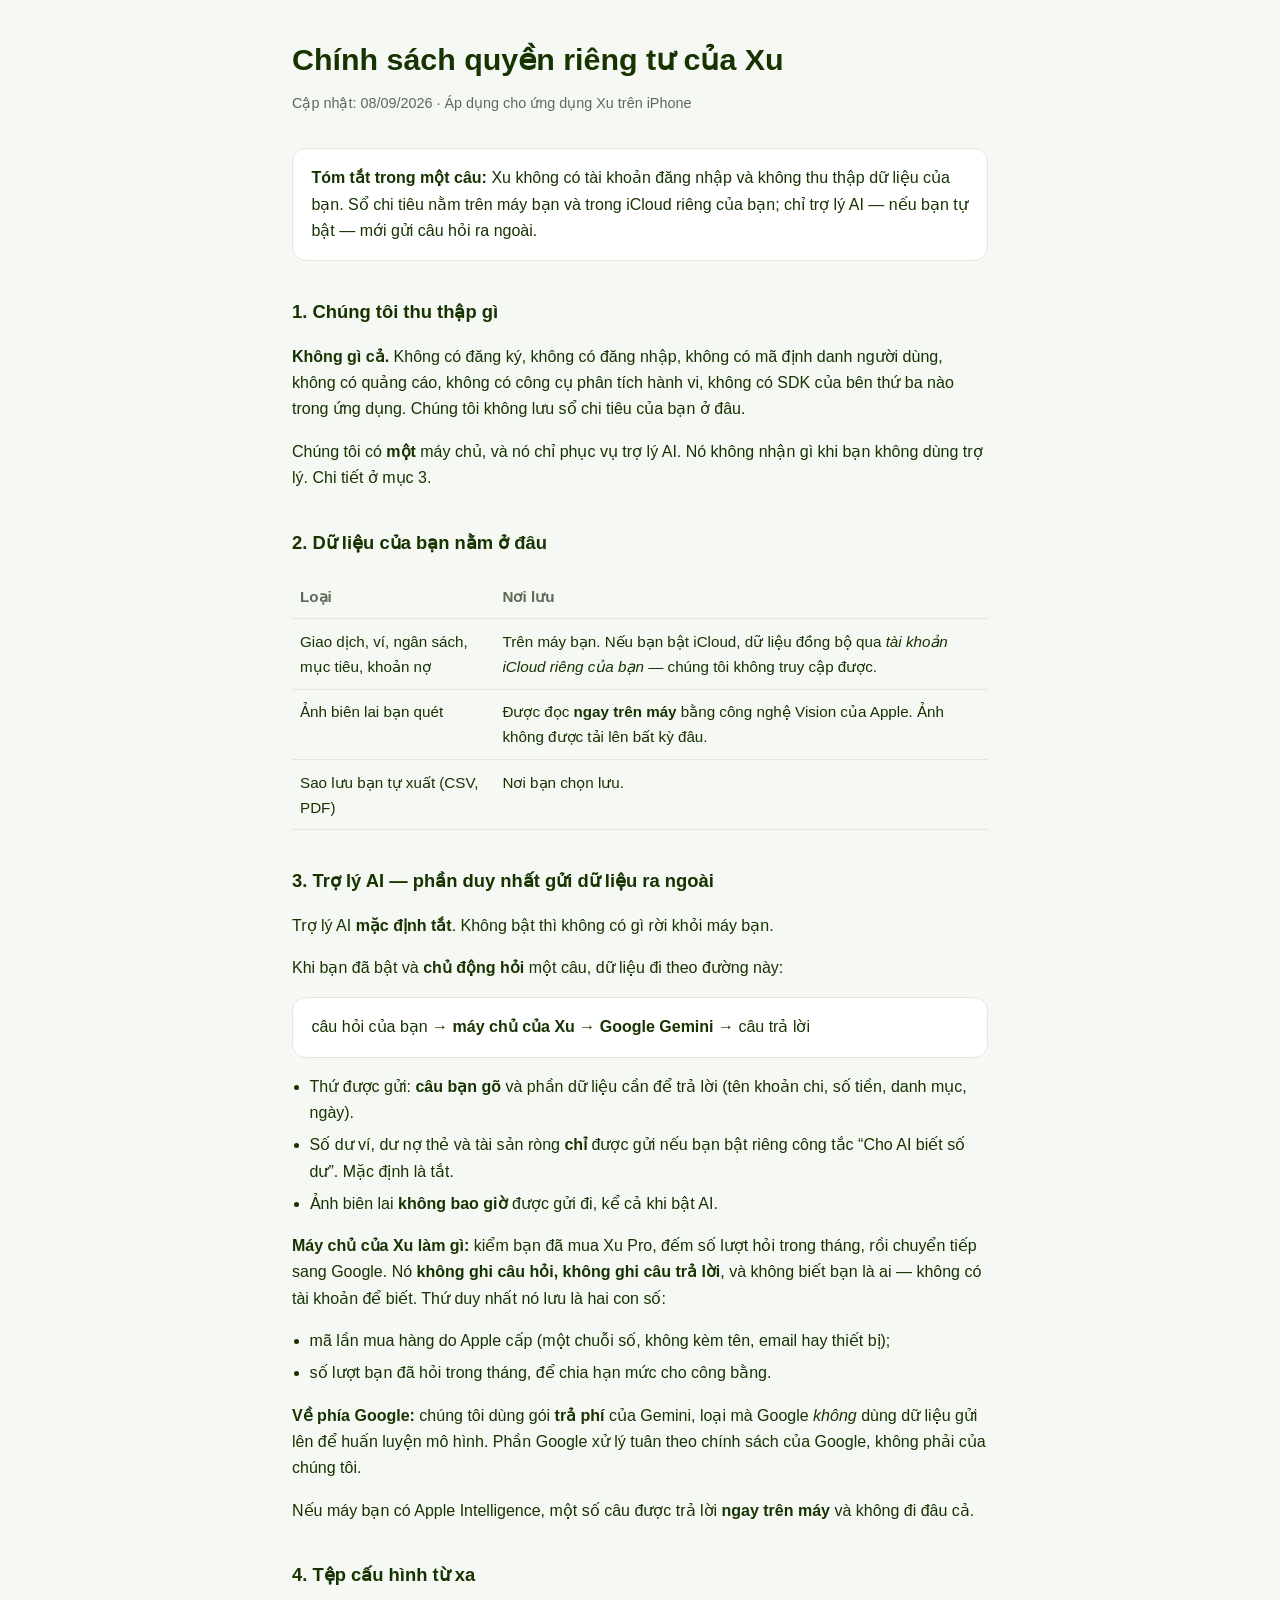
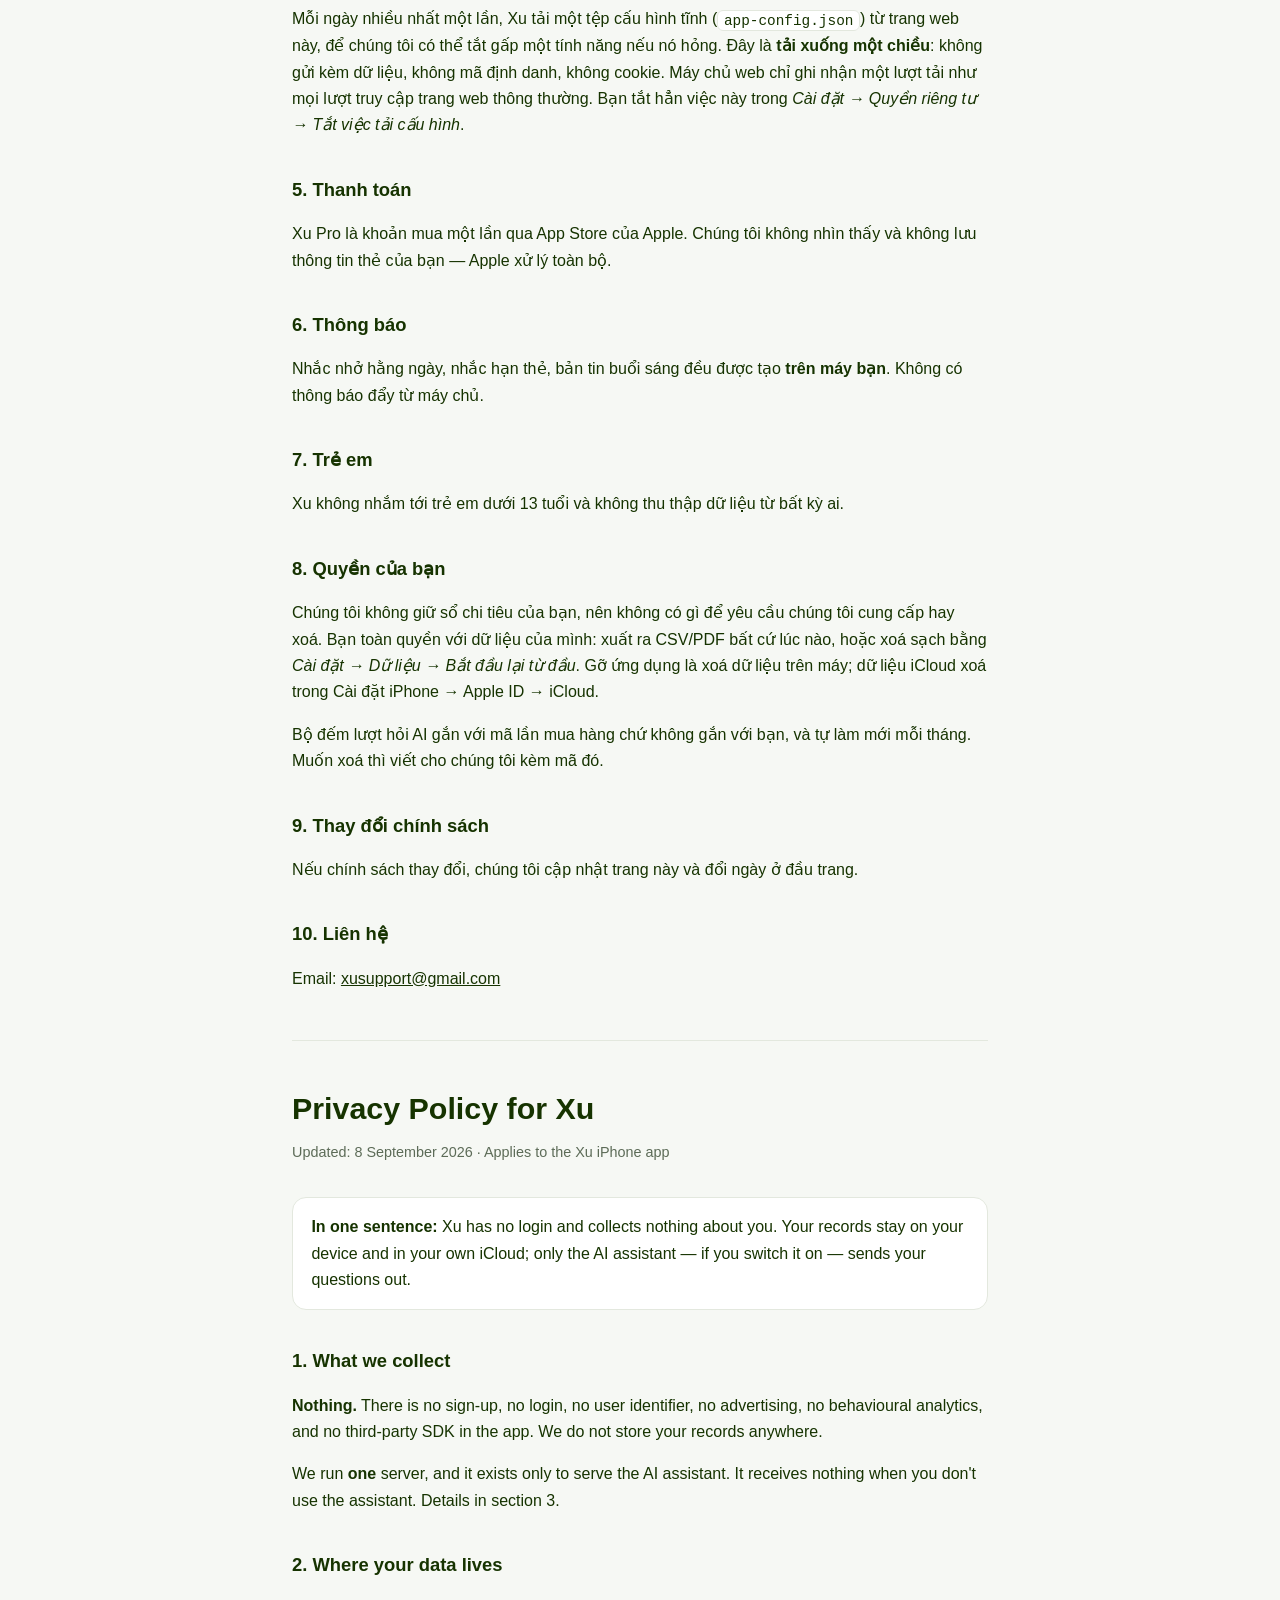
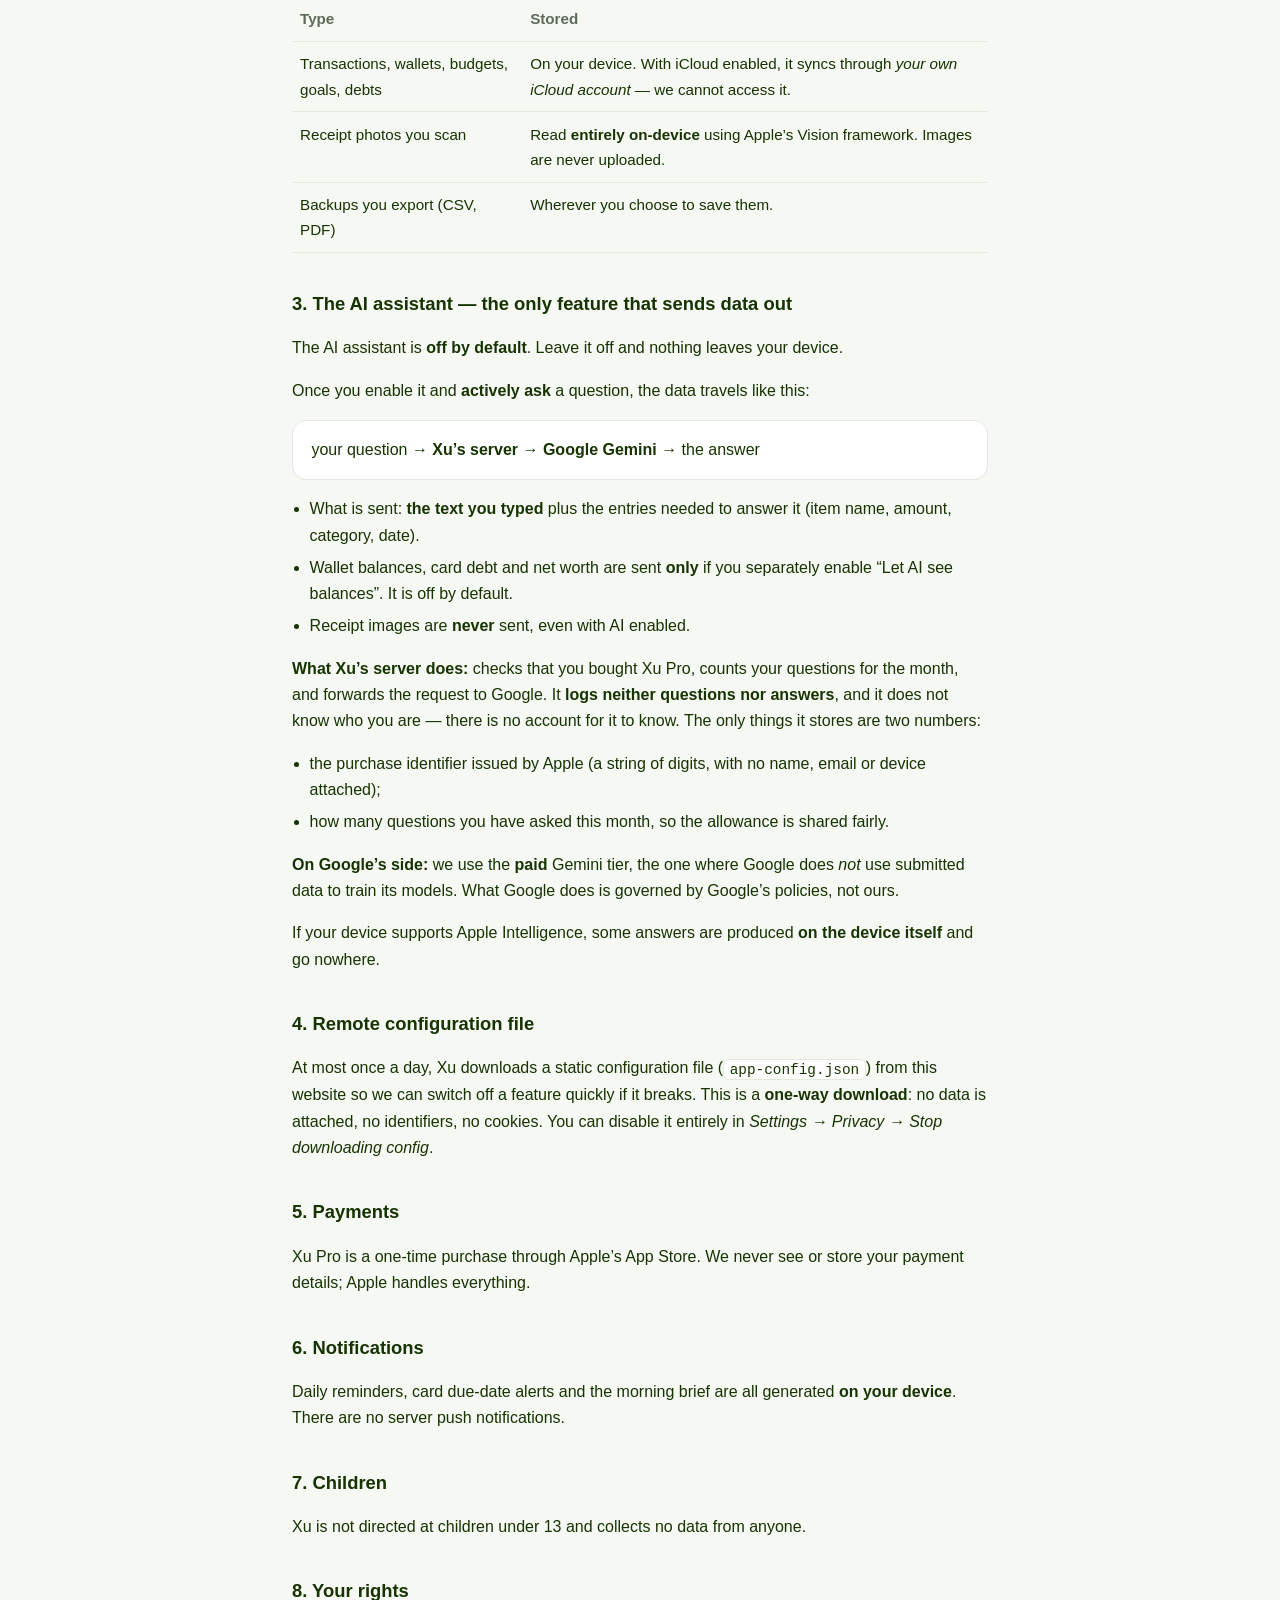
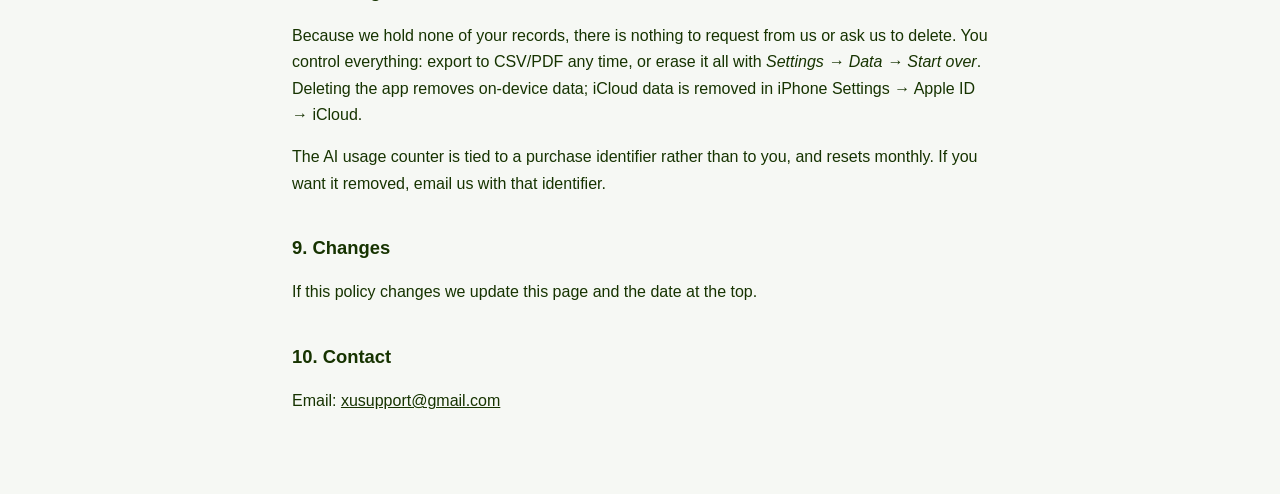
==== privacy.html @ 63eed578 "Trang giới thiệu, quyền riêng tư và điều khoản của Xu" ====
<!doctype html>
<html lang="vi">
<head>
<meta charset="utf-8">
<meta name="viewport" content="width=device-width, initial-scale=1">
<title>Quyền riêng tư — Xu</title>
<style>
  :root { color-scheme: light dark; --ink:#163300; --sub:#5c6b57; --bg:#f6f8f4; --card:#fff; --line:#e3e8de; }
  @media (prefers-color-scheme: dark) { :root { --ink:#eef3e9; --sub:#a8b6a2; --bg:#0d120a; --card:#151c11; --line:#26301f; } }
  * { box-sizing: border-box; }
  body { margin:0; background:var(--bg); color:var(--ink);
         font:16px/1.65 -apple-system,BlinkMacSystemFont,"Segoe UI",Roboto,sans-serif; }
  main { max-width: 46rem; margin: 0 auto; padding: 2.5rem 1.25rem 4rem; }
  h1 { font-size: 1.9rem; line-height:1.25; margin:0 0 .25rem; }
  h2 { font-size: 1.15rem; margin: 2.25rem 0 .5rem; }
  .meta { color: var(--sub); font-size:.9rem; margin-bottom: 2rem; }
  .card { background: var(--card); border:1px solid var(--line); border-radius:14px; padding:1rem 1.15rem; margin:1rem 0; }
  table { width:100%; border-collapse: collapse; margin:1rem 0; font-size:.95rem; }
  th, td { text-align:left; padding:.6rem .5rem; border-bottom:1px solid var(--line); vertical-align: top; }
  th { color: var(--sub); font-weight:600; }
  code { background: var(--card); border:1px solid var(--line); border-radius:6px; padding:.1rem .35rem; font-size:.9em; }
  hr { border:0; border-top:1px solid var(--line); margin:3rem 0; }
  a { color: inherit; }
  ul { padding-left: 1.1rem; }
  li { margin:.35rem 0; }
</style>
</head>
<body>
<main>

<h1>Chính sách quyền riêng tư của Xu</h1>
<p class="meta">Cập nhật: 08/09/2026 · Áp dụng cho ứng dụng Xu trên iPhone</p>

<div class="card">
<strong>Tóm tắt trong một câu:</strong> Xu không có tài khoản đăng nhập và không thu thập
dữ liệu của bạn. Sổ chi tiêu nằm trên máy bạn và trong iCloud riêng của bạn; chỉ trợ lý AI —
nếu bạn tự bật — mới gửi câu hỏi ra ngoài.
</div>

<h2>1. Chúng tôi thu thập gì</h2>
<p><strong>Không gì cả.</strong> Không có đăng ký, không có đăng nhập, không có mã định danh
người dùng, không có quảng cáo, không có công cụ phân tích hành vi, không có SDK của bên thứ
ba nào trong ứng dụng. Chúng tôi không lưu sổ chi tiêu của bạn ở đâu.</p>
<p>Chúng tôi có <strong>một</strong> máy chủ, và nó chỉ phục vụ trợ lý AI. Nó không nhận gì
khi bạn không dùng trợ lý. Chi tiết ở mục 3.</p>

<h2>2. Dữ liệu của bạn nằm ở đâu</h2>
<table>
  <tr><th>Loại</th><th>Nơi lưu</th></tr>
  <tr><td>Giao dịch, ví, ngân sách, mục tiêu, khoản nợ</td><td>Trên máy bạn. Nếu bạn bật iCloud, dữ liệu đồng bộ qua <em>tài khoản iCloud riêng của bạn</em> — chúng tôi không truy cập được.</td></tr>
  <tr><td>Ảnh biên lai bạn quét</td><td>Được đọc <strong>ngay trên máy</strong> bằng công nghệ Vision của Apple. Ảnh không được tải lên bất kỳ đâu.</td></tr>
  <tr><td>Sao lưu bạn tự xuất (CSV, PDF)</td><td>Nơi bạn chọn lưu.</td></tr>
</table>

<h2>3. Trợ lý AI — phần duy nhất gửi dữ liệu ra ngoài</h2>
<p>Trợ lý AI <strong>mặc định tắt</strong>. Không bật thì không có gì rời khỏi máy bạn.</p>
<p>Khi bạn đã bật và <strong>chủ động hỏi</strong> một câu, dữ liệu đi theo đường này:</p>
<div class="card">
  câu hỏi của bạn → <strong>máy chủ của Xu</strong> → <strong>Google Gemini</strong> → câu trả lời
</div>
<ul>
  <li>Thứ được gửi: <strong>câu bạn gõ</strong> và phần dữ liệu cần để trả lời (tên khoản chi,
      số tiền, danh mục, ngày).</li>
  <li>Số dư ví, dư nợ thẻ và tài sản ròng <strong>chỉ</strong> được gửi nếu bạn bật riêng công tắc
      “Cho AI biết số dư”. Mặc định là tắt.</li>
  <li>Ảnh biên lai <strong>không bao giờ</strong> được gửi đi, kể cả khi bật AI.</li>
</ul>
<p><strong>Máy chủ của Xu làm gì:</strong> kiểm bạn đã mua Xu Pro, đếm số lượt hỏi trong tháng,
rồi chuyển tiếp sang Google. Nó <strong>không ghi câu hỏi, không ghi câu trả lời</strong>, và
không biết bạn là ai — không có tài khoản để biết. Thứ duy nhất nó lưu là hai con số:</p>
<ul>
  <li>mã lần mua hàng do Apple cấp (một chuỗi số, không kèm tên, email hay thiết bị);</li>
  <li>số lượt bạn đã hỏi trong tháng, để chia hạn mức cho công bằng.</li>
</ul>
<p><strong>Về phía Google:</strong> chúng tôi dùng gói <strong>trả phí</strong> của Gemini,
loại mà Google <em>không</em> dùng dữ liệu gửi lên để huấn luyện mô hình. Phần Google xử lý
tuân theo chính sách của Google, không phải của chúng tôi.</p>
<p>Nếu máy bạn có Apple Intelligence, một số câu được trả lời <strong>ngay trên máy</strong> và
không đi đâu cả.</p>

<h2>4. Tệp cấu hình từ xa</h2>
<p>Mỗi ngày nhiều nhất một lần, Xu tải một tệp cấu hình tĩnh
(<code>app-config.json</code>) từ trang web này, để chúng tôi có thể tắt gấp một tính năng nếu
nó hỏng. Đây là <strong>tải xuống một chiều</strong>: không gửi kèm dữ liệu, không mã định danh,
không cookie. Máy chủ web chỉ ghi nhận một lượt tải như mọi lượt truy cập trang web thông thường.
Bạn tắt hẳn việc này trong <em>Cài đặt → Quyền riêng tư → Tắt việc tải cấu hình</em>.</p>

<h2>5. Thanh toán</h2>
<p>Xu Pro là khoản mua một lần qua App Store của Apple. Chúng tôi không nhìn thấy và không
lưu thông tin thẻ của bạn — Apple xử lý toàn bộ.</p>

<h2>6. Thông báo</h2>
<p>Nhắc nhở hằng ngày, nhắc hạn thẻ, bản tin buổi sáng đều được tạo <strong>trên máy bạn</strong>.
Không có thông báo đẩy từ máy chủ.</p>

<h2>7. Trẻ em</h2>
<p>Xu không nhắm tới trẻ em dưới 13 tuổi và không thu thập dữ liệu từ bất kỳ ai.</p>

<h2>8. Quyền của bạn</h2>
<p>Chúng tôi không giữ sổ chi tiêu của bạn, nên không có gì để yêu cầu chúng tôi cung cấp hay
xoá. Bạn toàn quyền với dữ liệu của mình: xuất ra CSV/PDF bất cứ lúc nào, hoặc xoá sạch bằng
<em>Cài đặt → Dữ liệu → Bắt đầu lại từ đầu</em>. Gỡ ứng dụng là xoá dữ liệu trên máy;
dữ liệu iCloud xoá trong Cài đặt iPhone → Apple ID → iCloud.</p>
<p>Bộ đếm lượt hỏi AI gắn với mã lần mua hàng chứ không gắn với bạn, và tự làm mới mỗi tháng.
Muốn xoá thì viết cho chúng tôi kèm mã đó.</p>

<h2>9. Thay đổi chính sách</h2>
<p>Nếu chính sách thay đổi, chúng tôi cập nhật trang này và đổi ngày ở đầu trang.</p>

<h2>10. Liên hệ</h2>
<p>Email: <a href="mailto:xusupport@gmail.com">xusupport@gmail.com</a></p>

<hr>

<h1 id="en">Privacy Policy for Xu</h1>
<p class="meta">Updated: 8 September 2026 · Applies to the Xu iPhone app</p>

<div class="card">
<strong>In one sentence:</strong> Xu has no login and collects nothing about you. Your records
stay on your device and in your own iCloud; only the AI assistant — if you switch it on — sends
your questions out.
</div>

<h2>1. What we collect</h2>
<p><strong>Nothing.</strong> There is no sign-up, no login, no user identifier, no advertising,
no behavioural analytics, and no third-party SDK in the app. We do not store your records
anywhere.</p>
<p>We run <strong>one</strong> server, and it exists only to serve the AI assistant. It receives
nothing when you don't use the assistant. Details in section 3.</p>

<h2>2. Where your data lives</h2>
<table>
  <tr><th>Type</th><th>Stored</th></tr>
  <tr><td>Transactions, wallets, budgets, goals, debts</td><td>On your device. With iCloud enabled, it syncs through <em>your own iCloud account</em> — we cannot access it.</td></tr>
  <tr><td>Receipt photos you scan</td><td>Read <strong>entirely on-device</strong> using Apple’s Vision framework. Images are never uploaded.</td></tr>
  <tr><td>Backups you export (CSV, PDF)</td><td>Wherever you choose to save them.</td></tr>
</table>

<h2>3. The AI assistant — the only feature that sends data out</h2>
<p>The AI assistant is <strong>off by default</strong>. Leave it off and nothing leaves your device.</p>
<p>Once you enable it and <strong>actively ask</strong> a question, the data travels like this:</p>
<div class="card">
  your question → <strong>Xu’s server</strong> → <strong>Google Gemini</strong> → the answer
</div>
<ul>
  <li>What is sent: <strong>the text you typed</strong> plus the entries needed to answer it
      (item name, amount, category, date).</li>
  <li>Wallet balances, card debt and net worth are sent <strong>only</strong> if you separately
      enable “Let AI see balances”. It is off by default.</li>
  <li>Receipt images are <strong>never</strong> sent, even with AI enabled.</li>
</ul>
<p><strong>What Xu’s server does:</strong> checks that you bought Xu Pro, counts your questions
for the month, and forwards the request to Google. It <strong>logs neither questions nor
answers</strong>, and it does not know who you are — there is no account for it to know. The only
things it stores are two numbers:</p>
<ul>
  <li>the purchase identifier issued by Apple (a string of digits, with no name, email or device
      attached);</li>
  <li>how many questions you have asked this month, so the allowance is shared fairly.</li>
</ul>
<p><strong>On Google’s side:</strong> we use the <strong>paid</strong> Gemini tier, the one where
Google does <em>not</em> use submitted data to train its models. What Google does is governed by
Google’s policies, not ours.</p>
<p>If your device supports Apple Intelligence, some answers are produced <strong>on the device
itself</strong> and go nowhere.</p>

<h2>4. Remote configuration file</h2>
<p>At most once a day, Xu downloads a static configuration file (<code>app-config.json</code>) from
this website so we can switch off a feature quickly if it breaks. This is a <strong>one-way
download</strong>: no data is attached, no identifiers, no cookies. You can disable it entirely in
<em>Settings → Privacy → Stop downloading config</em>.</p>

<h2>5. Payments</h2>
<p>Xu Pro is a one-time purchase through Apple’s App Store. We never see or store your payment
details; Apple handles everything.</p>

<h2>6. Notifications</h2>
<p>Daily reminders, card due-date alerts and the morning brief are all generated
<strong>on your device</strong>. There are no server push notifications.</p>

<h2>7. Children</h2>
<p>Xu is not directed at children under 13 and collects no data from anyone.</p>

<h2>8. Your rights</h2>
<p>Because we hold none of your records, there is nothing to request from us or ask us to delete.
You control everything: export to CSV/PDF any time, or erase it all with <em>Settings → Data →
Start over</em>. Deleting the app removes on-device data; iCloud data is removed in iPhone
Settings → Apple ID → iCloud.</p>
<p>The AI usage counter is tied to a purchase identifier rather than to you, and resets monthly.
If you want it removed, email us with that identifier.</p>

<h2>9. Changes</h2>
<p>If this policy changes we update this page and the date at the top.</p>

<h2>10. Contact</h2>
<p>Email: <a href="mailto:xusupport@gmail.com">xusupport@gmail.com</a></p>

</main>
</body>
</html>
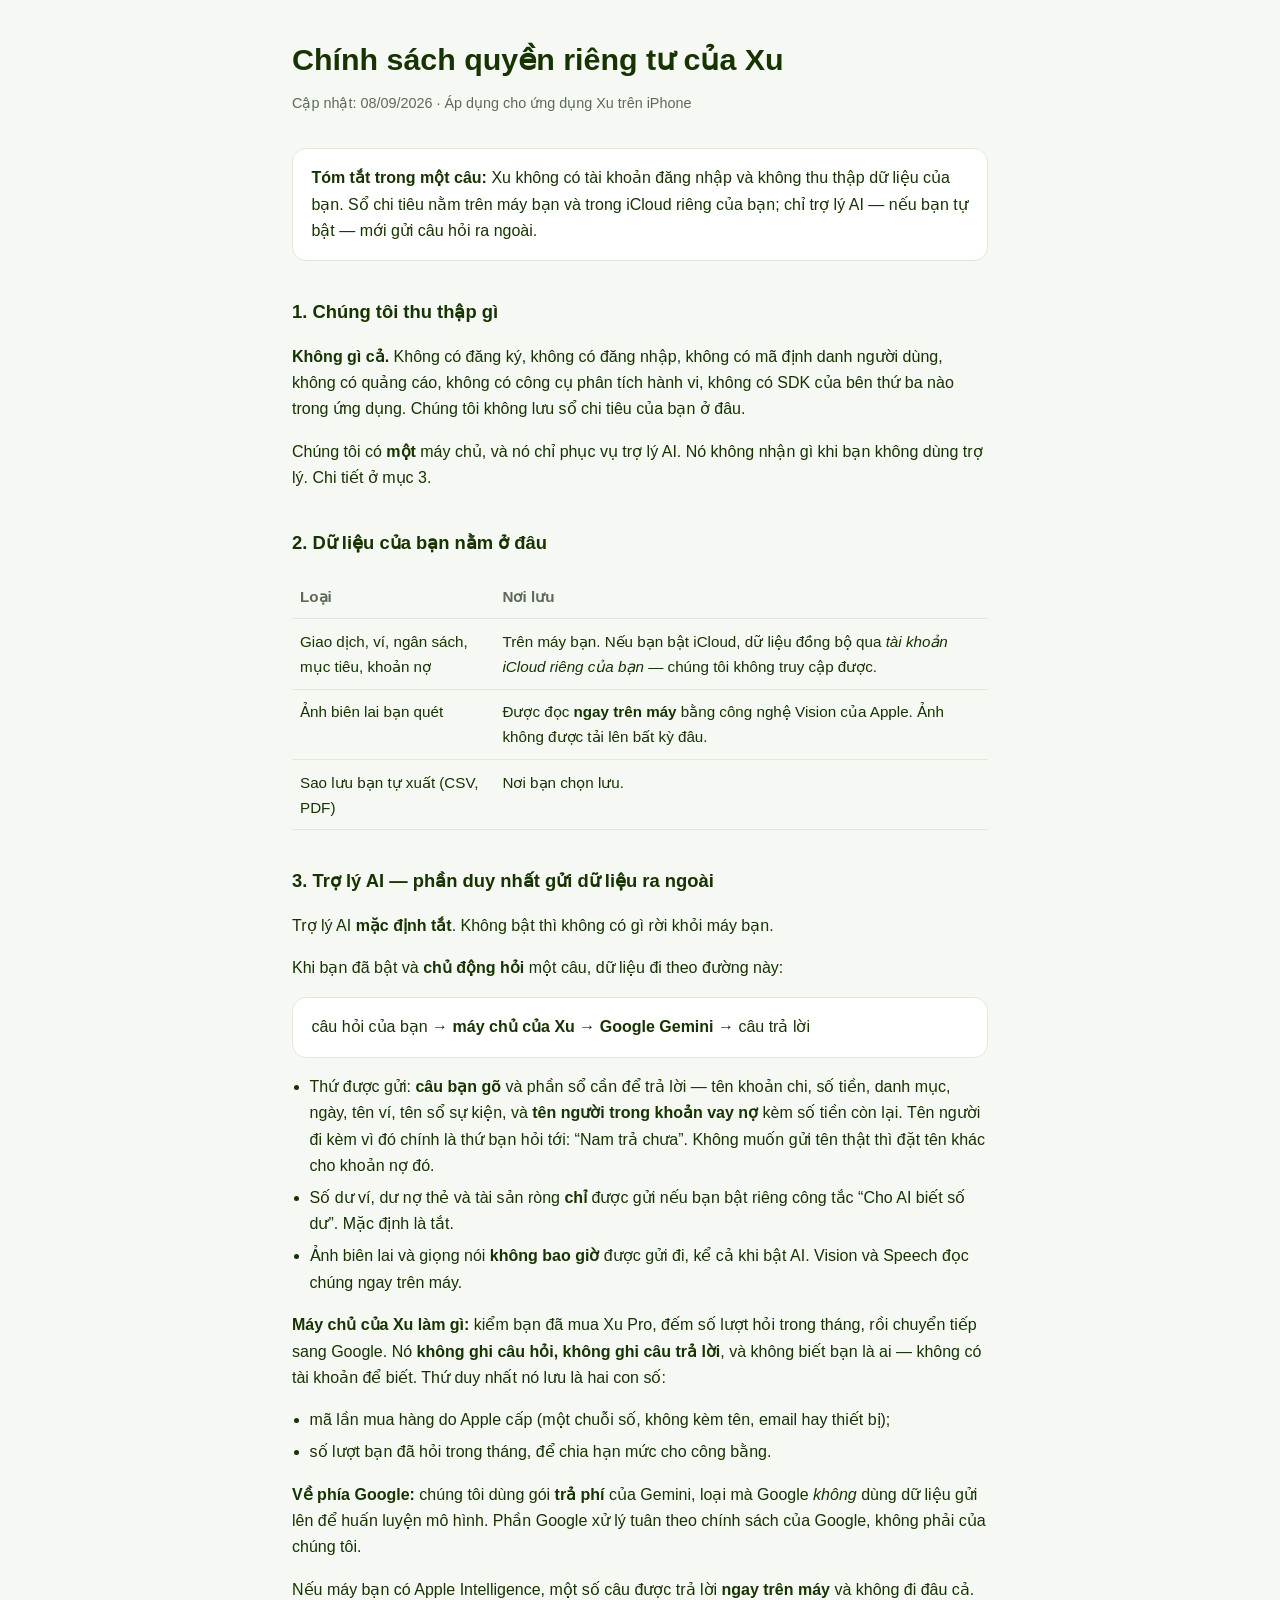
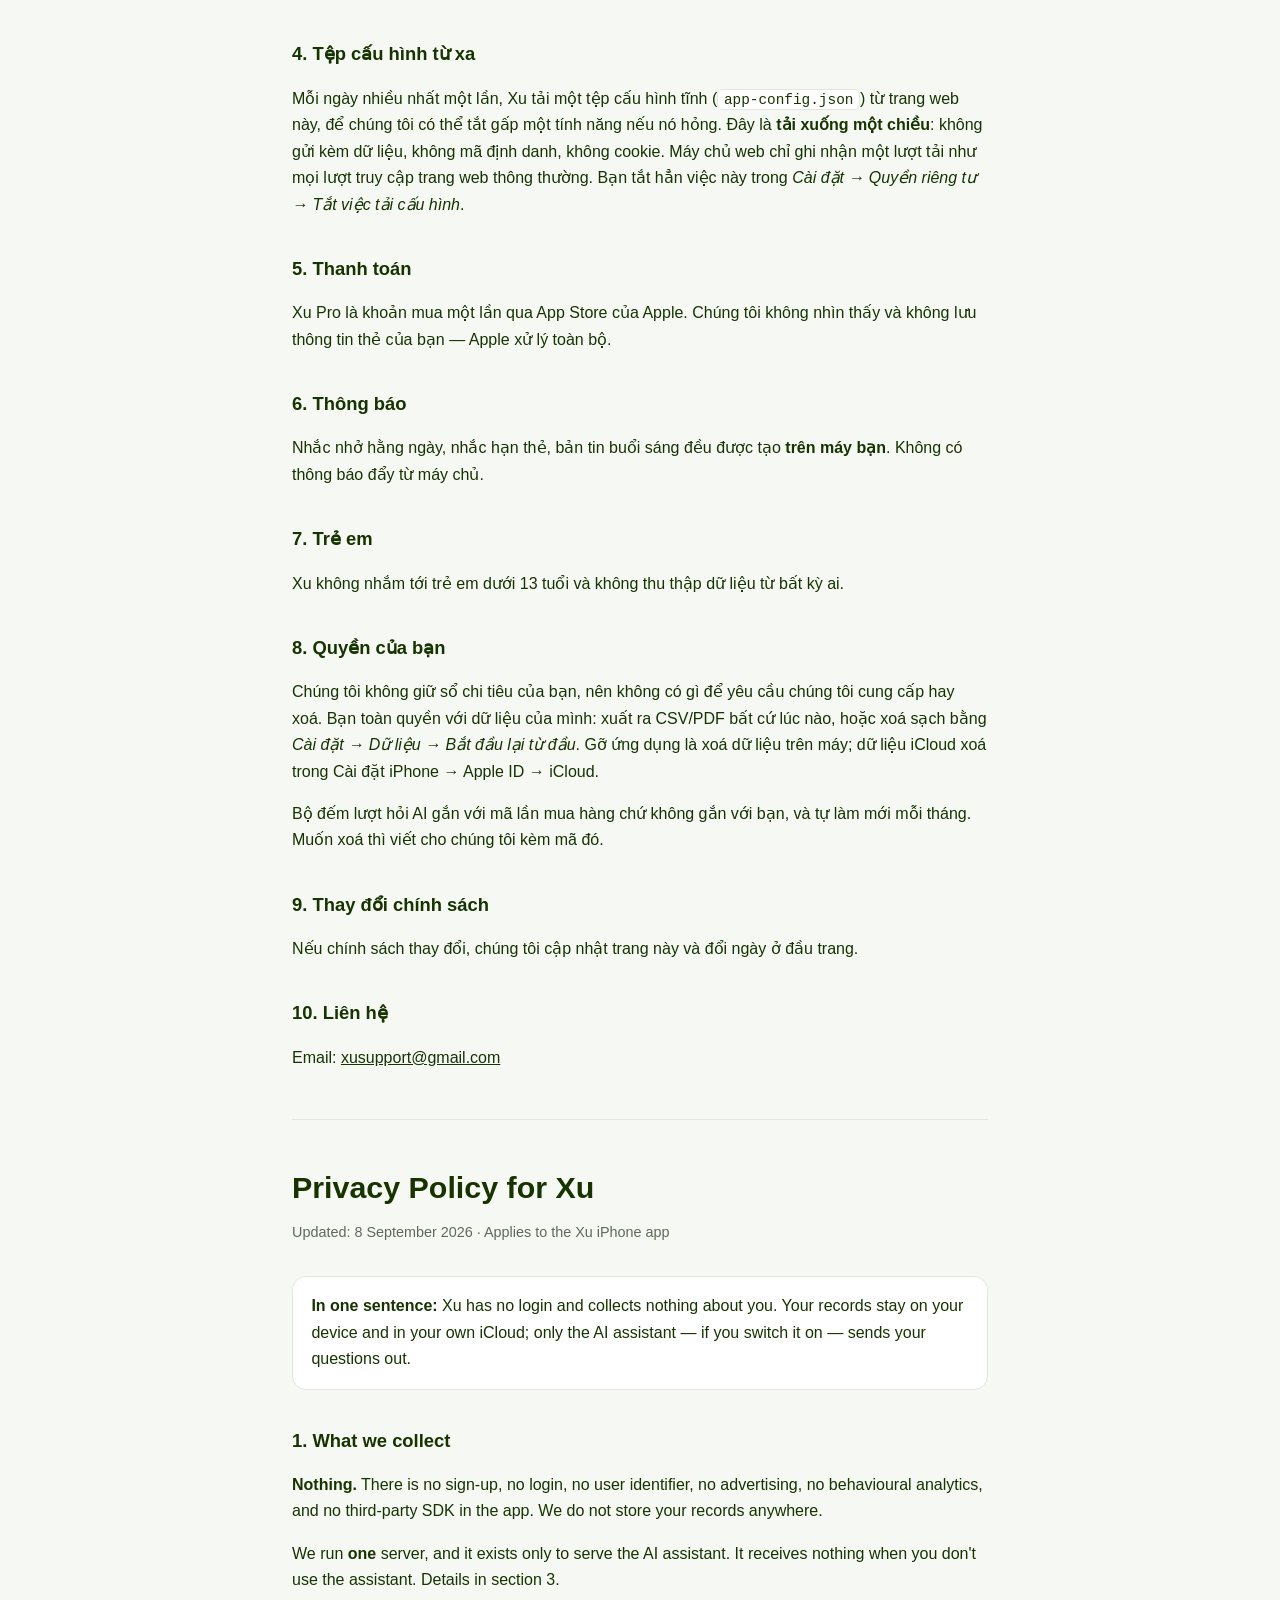
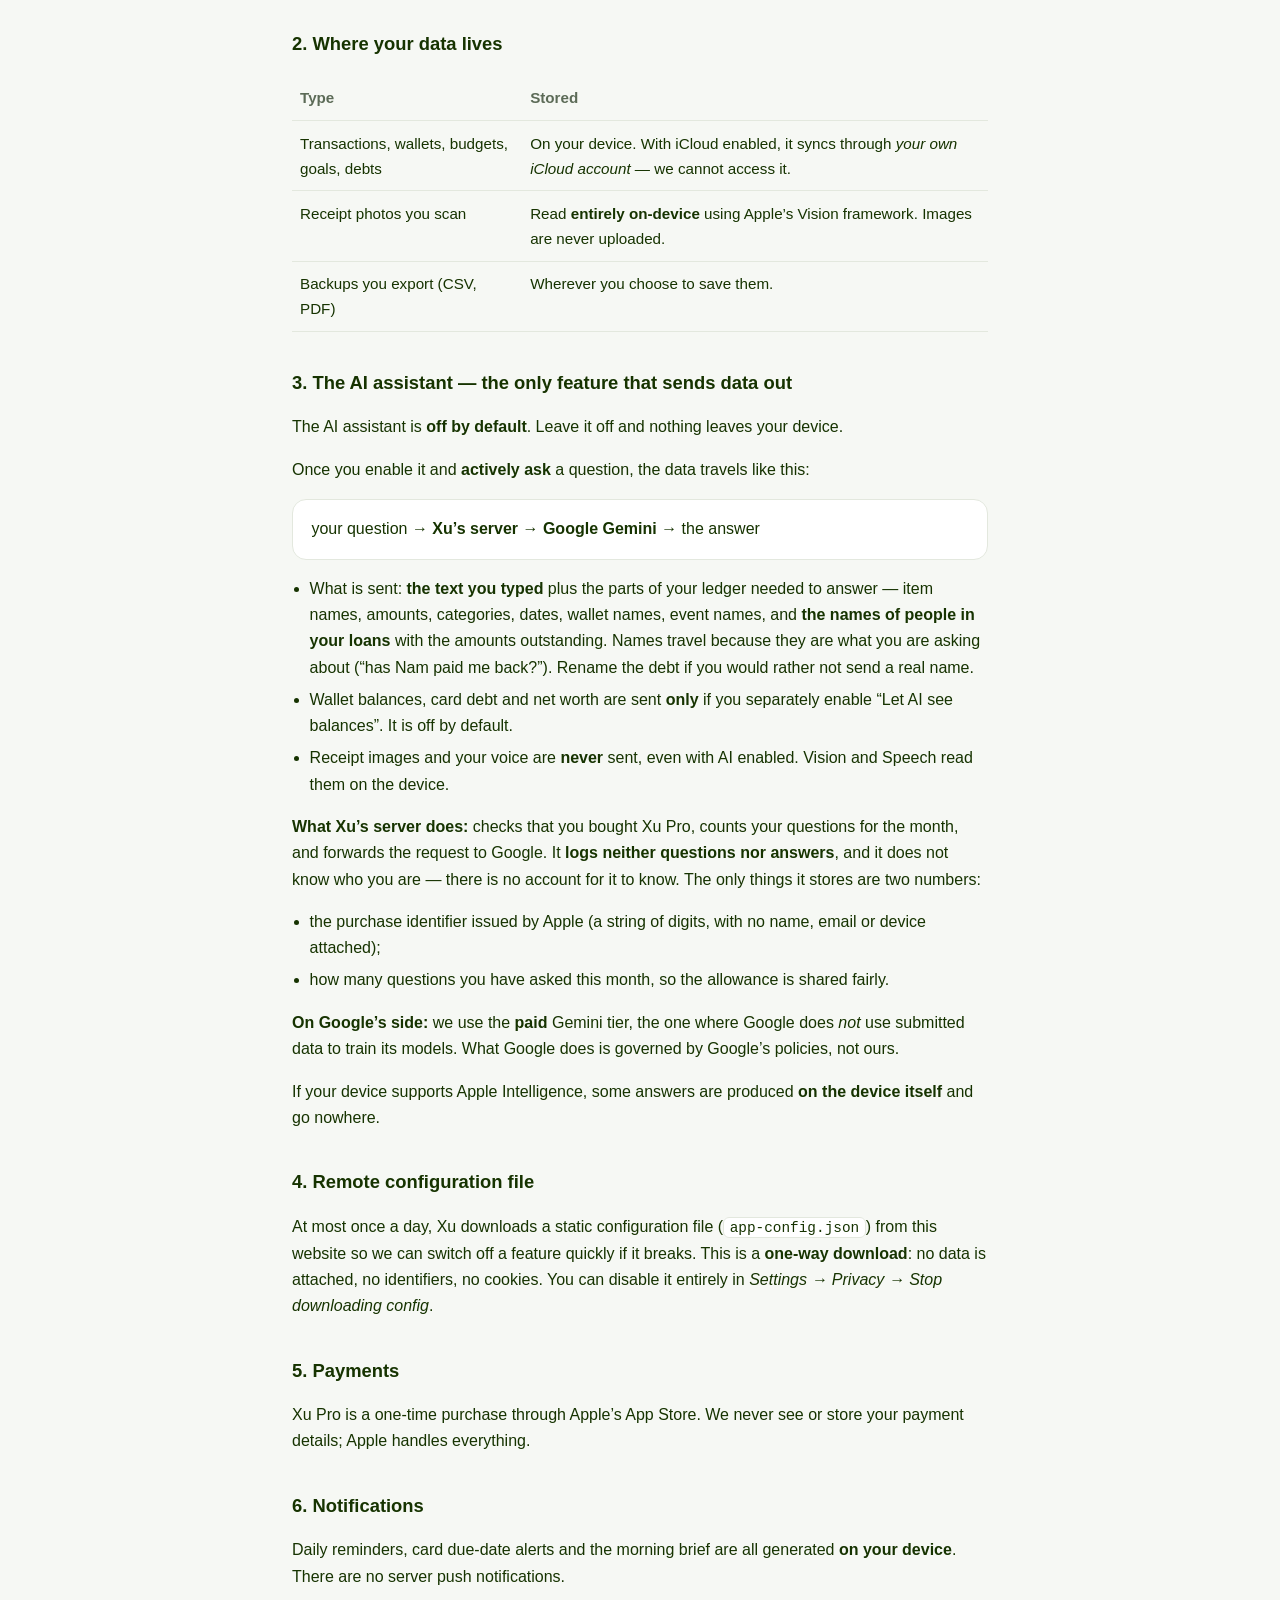
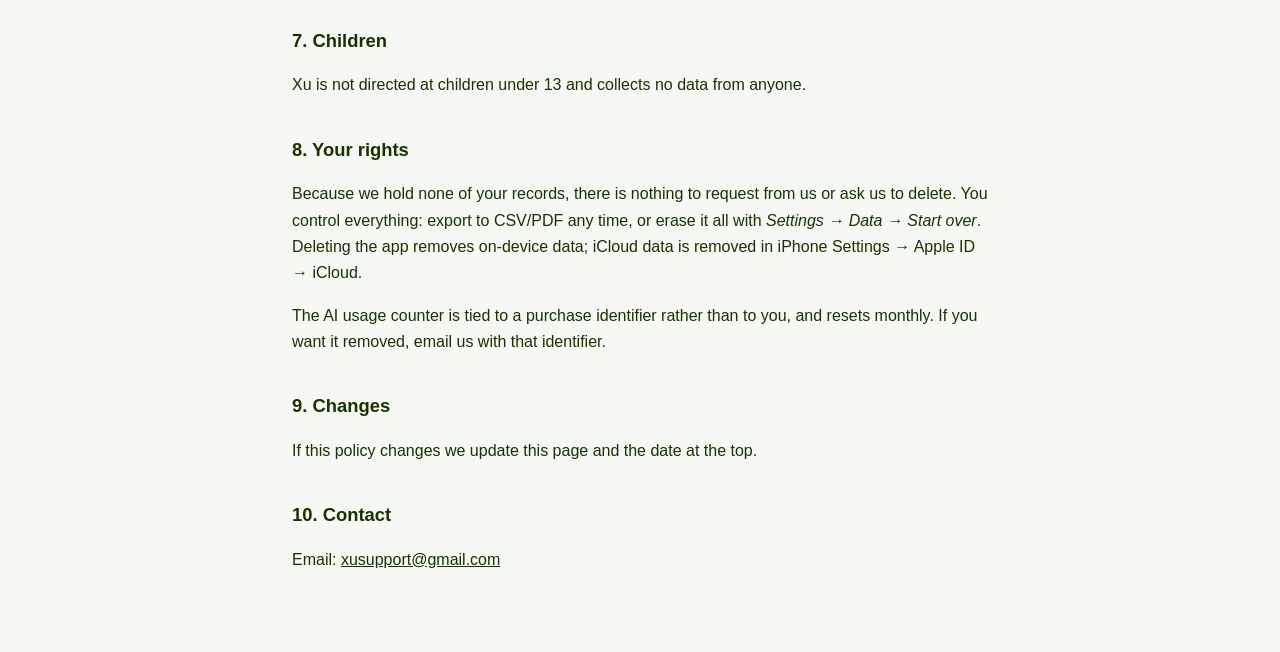
==== commit 74d17231: "Chính sách nói rõ trợ lý gửi cả tên người trong khoản vay nợ Bản cũ chỉ liệt kê "tên khoản chi, số t" ====
--- a/privacy.html
+++ b/privacy.html
@@ -59,11 +59,14 @@
   câu hỏi của bạn → <strong>máy chủ của Xu</strong> → <strong>Google Gemini</strong> → câu trả lời
 </div>
 <ul>
-  <li>Thứ được gửi: <strong>câu bạn gõ</strong> và phần dữ liệu cần để trả lời (tên khoản chi,
-      số tiền, danh mục, ngày).</li>
+  <li>Thứ được gửi: <strong>câu bạn gõ</strong> và phần sổ cần để trả lời — tên khoản chi,
+      số tiền, danh mục, ngày, tên ví, tên sổ sự kiện, và <strong>tên người trong khoản vay
+      nợ</strong> kèm số tiền còn lại. Tên người đi kèm vì đó chính là thứ bạn hỏi tới:
+      “Nam trả chưa”. Không muốn gửi tên thật thì đặt tên khác cho khoản nợ đó.</li>
   <li>Số dư ví, dư nợ thẻ và tài sản ròng <strong>chỉ</strong> được gửi nếu bạn bật riêng công tắc
       “Cho AI biết số dư”. Mặc định là tắt.</li>
-  <li>Ảnh biên lai <strong>không bao giờ</strong> được gửi đi, kể cả khi bật AI.</li>
+  <li>Ảnh biên lai và giọng nói <strong>không bao giờ</strong> được gửi đi, kể cả khi bật AI.
+      Vision và Speech đọc chúng ngay trên máy.</li>
 </ul>
 <p><strong>Máy chủ của Xu làm gì:</strong> kiểm bạn đã mua Xu Pro, đếm số lượt hỏi trong tháng,
 rồi chuyển tiếp sang Google. Nó <strong>không ghi câu hỏi, không ghi câu trả lời</strong>, và
@@ -143,11 +146,15 @@
   your question → <strong>Xu’s server</strong> → <strong>Google Gemini</strong> → the answer
 </div>
 <ul>
-  <li>What is sent: <strong>the text you typed</strong> plus the entries needed to answer it
-      (item name, amount, category, date).</li>
+  <li>What is sent: <strong>the text you typed</strong> plus the parts of your ledger needed to
+      answer — item names, amounts, categories, dates, wallet names, event names, and
+      <strong>the names of people in your loans</strong> with the amounts outstanding. Names
+      travel because they are what you are asking about (“has Nam paid me back?”). Rename the
+      debt if you would rather not send a real name.</li>
   <li>Wallet balances, card debt and net worth are sent <strong>only</strong> if you separately
       enable “Let AI see balances”. It is off by default.</li>
-  <li>Receipt images are <strong>never</strong> sent, even with AI enabled.</li>
+  <li>Receipt images and your voice are <strong>never</strong> sent, even with AI enabled.
+      Vision and Speech read them on the device.</li>
 </ul>
 <p><strong>What Xu’s server does:</strong> checks that you bought Xu Pro, counts your questions
 for the month, and forwards the request to Google. It <strong>logs neither questions nor
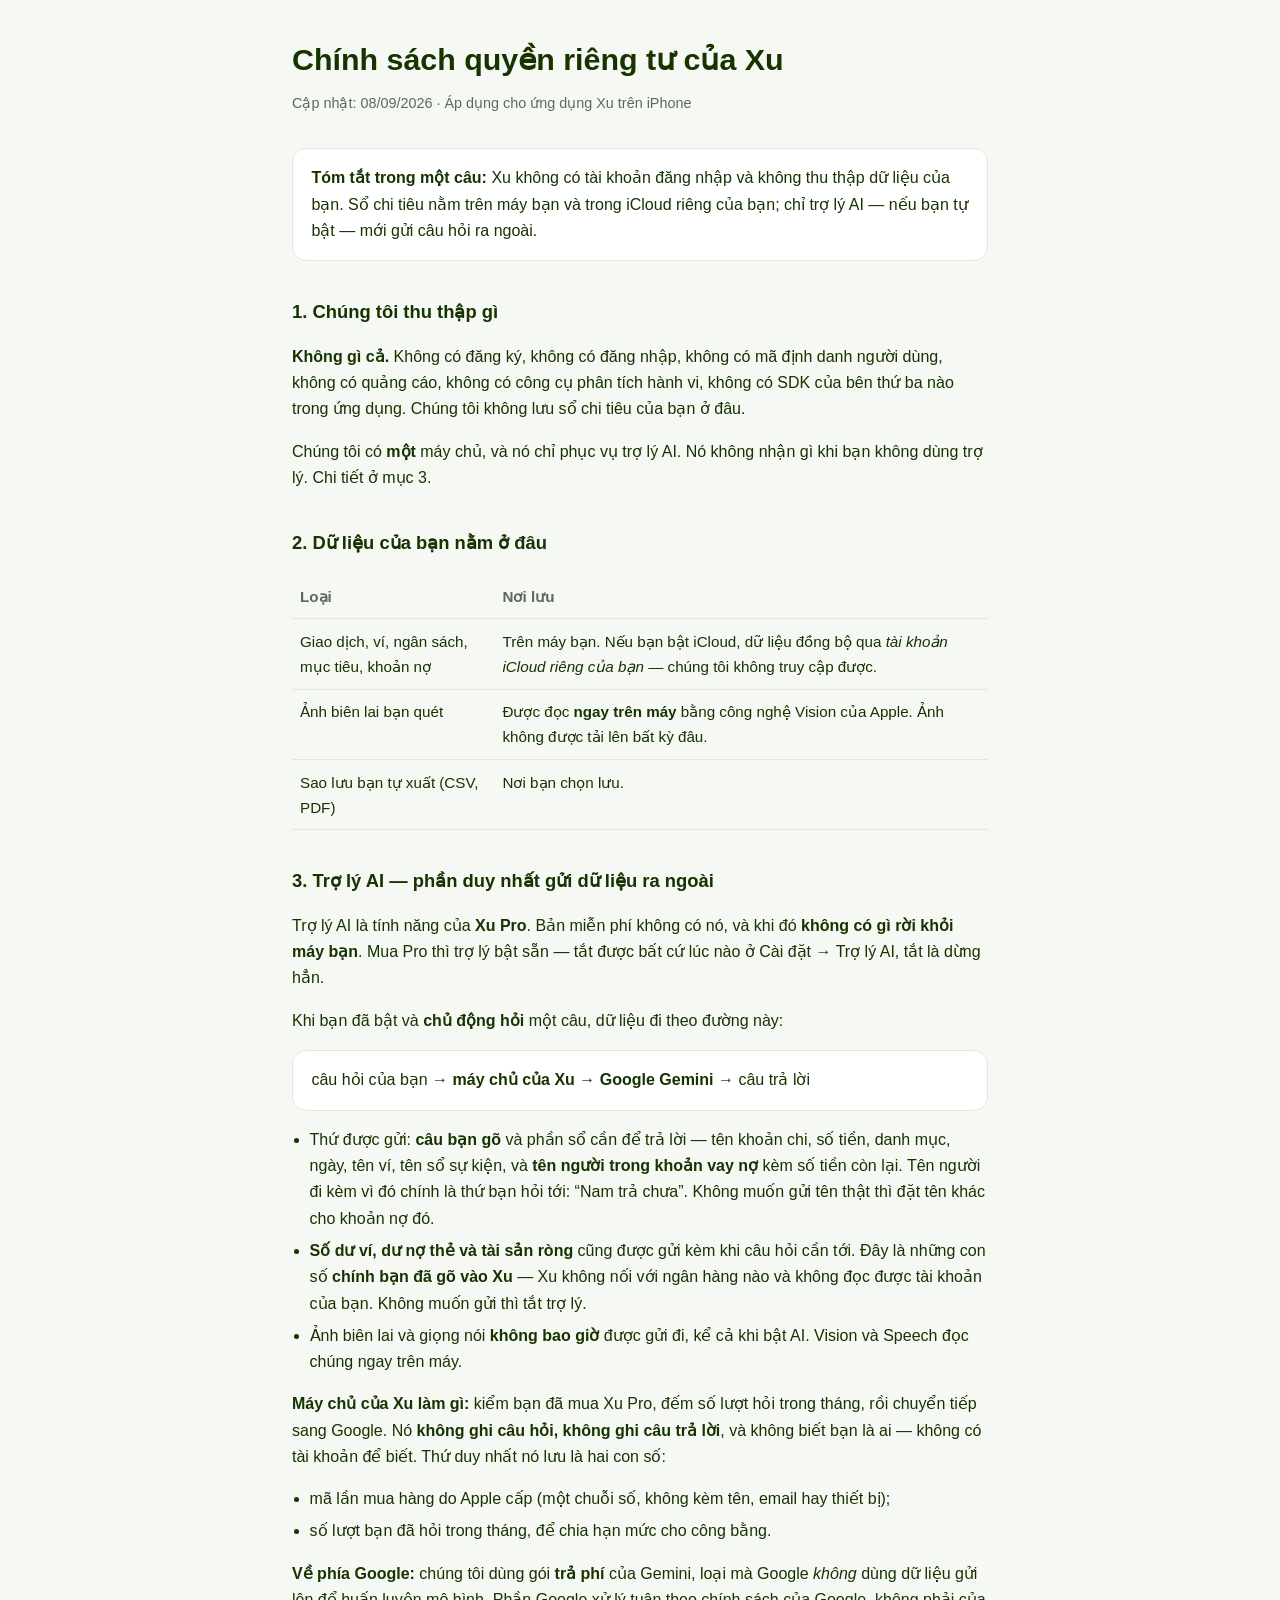
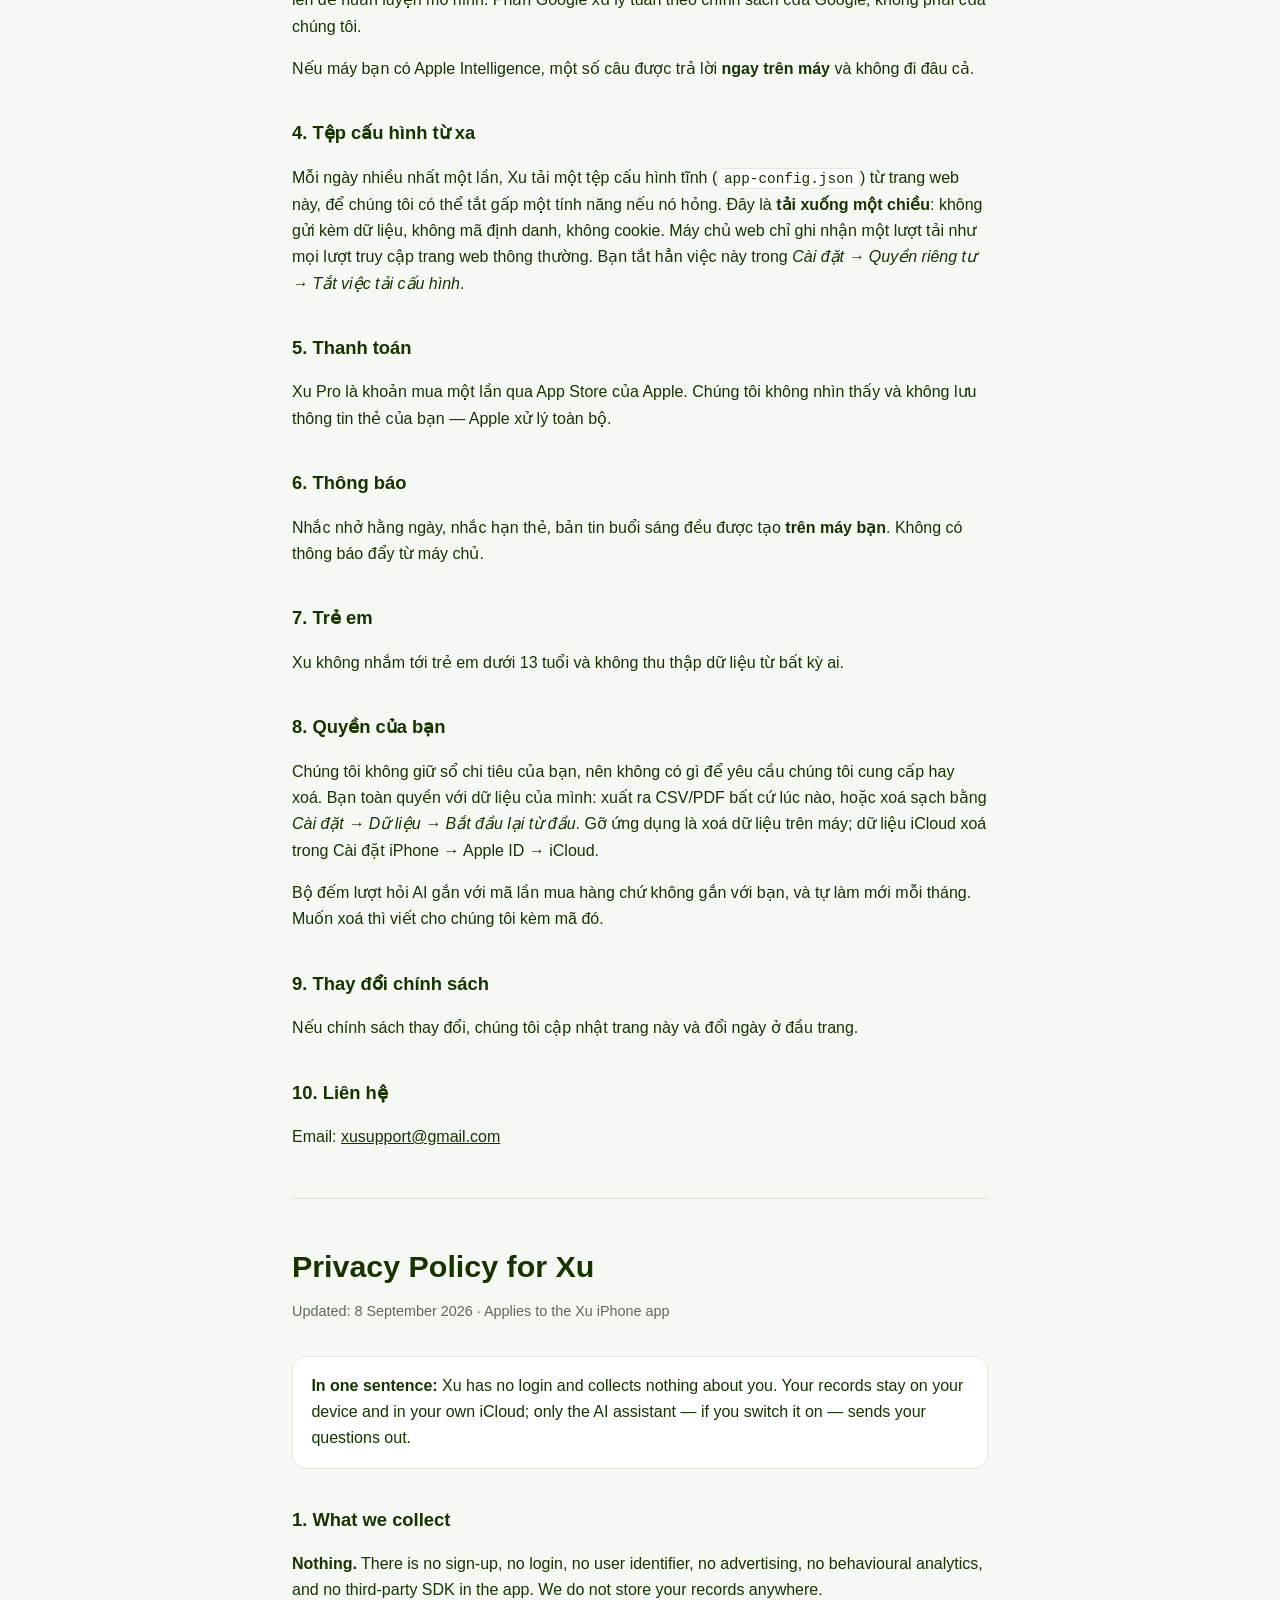
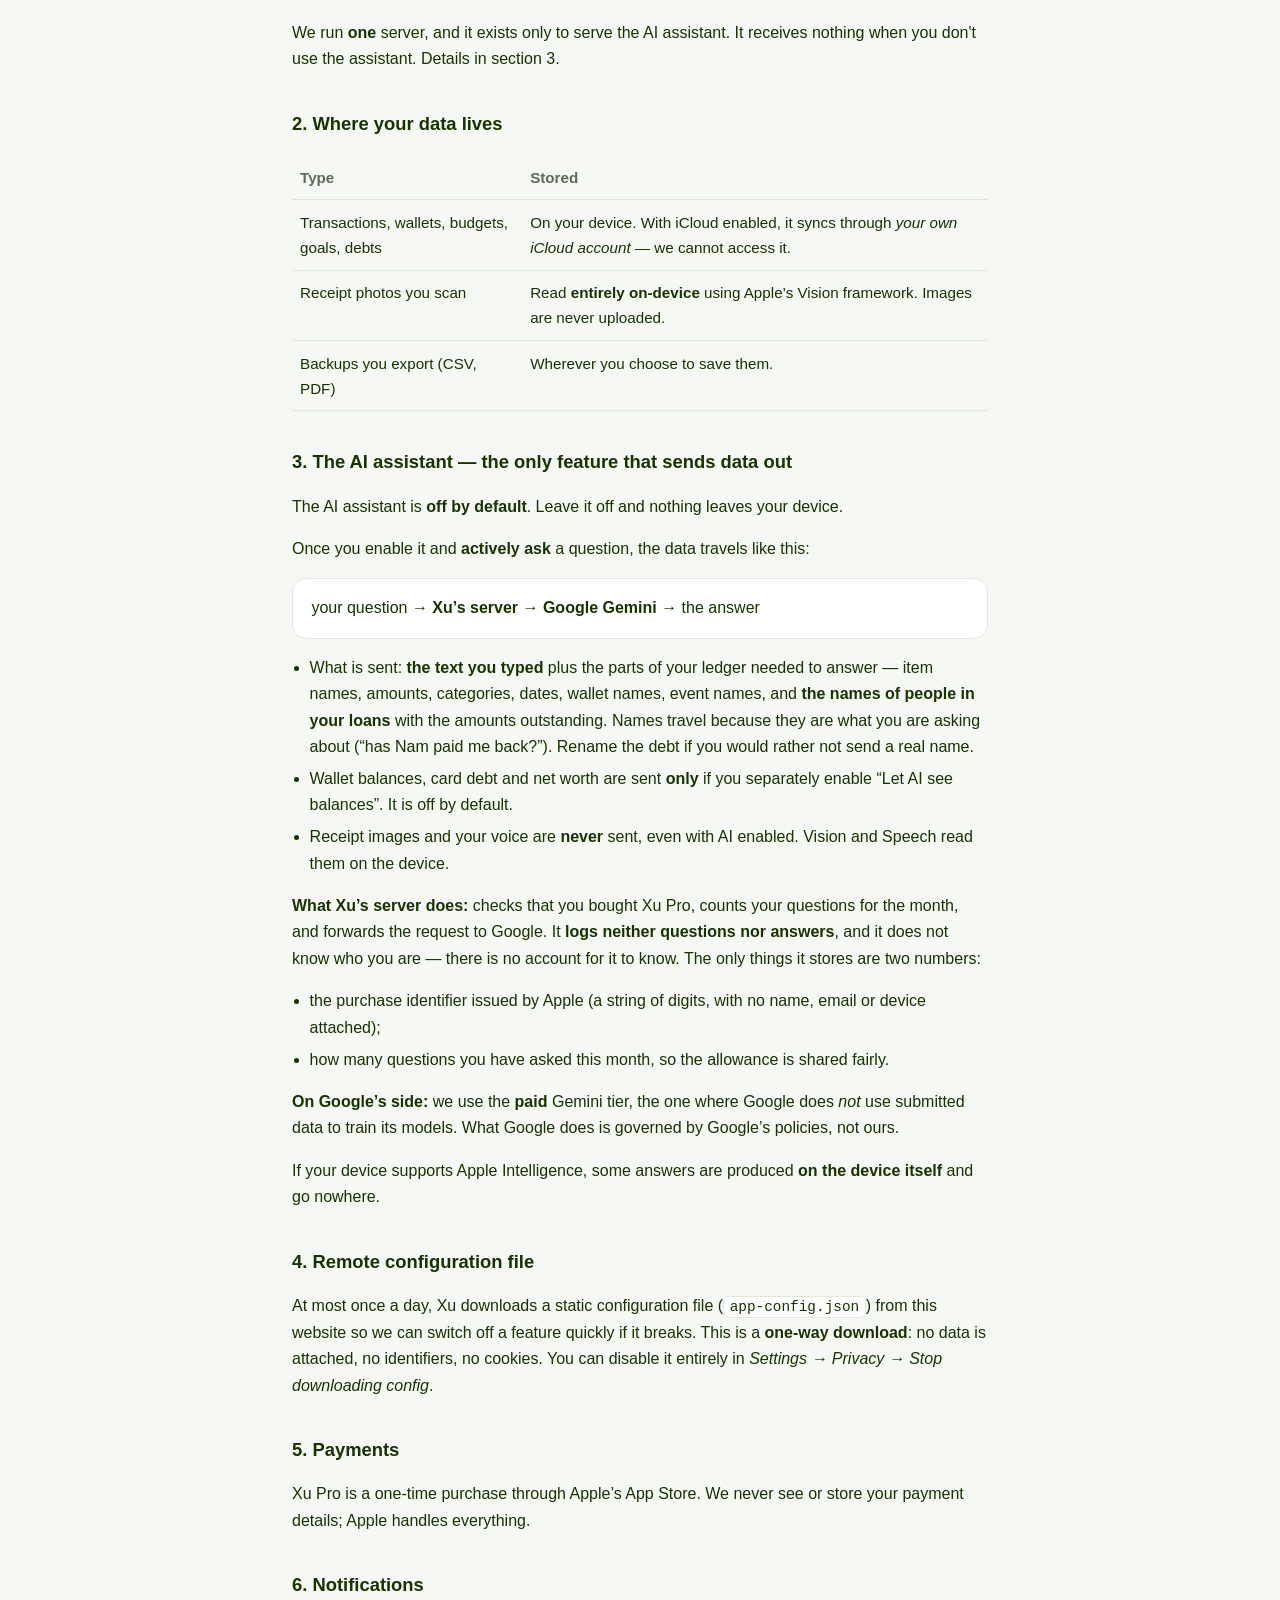
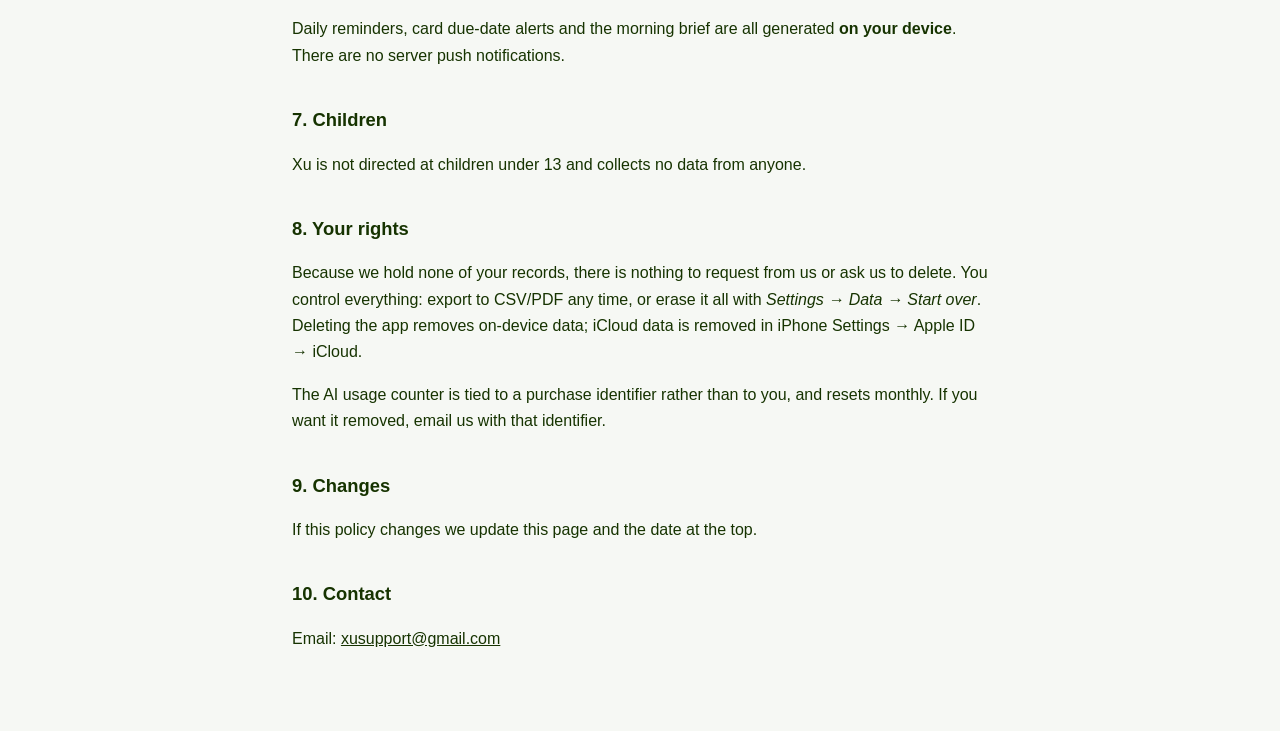
==== commit f23ad308: "Nói đúng thứ app đang làm: trợ lý bật sẵn khi mua, số dư đi kèm Hai câu cũ đã sai kể từ hôm nay: "tr" ====
--- a/privacy.html
+++ b/privacy.html
@@ -53,7 +53,9 @@
 </table>
 
 <h2>3. Trợ lý AI — phần duy nhất gửi dữ liệu ra ngoài</h2>
-<p>Trợ lý AI <strong>mặc định tắt</strong>. Không bật thì không có gì rời khỏi máy bạn.</p>
+<p>Trợ lý AI là tính năng của <strong>Xu Pro</strong>. Bản miễn phí không có nó, và khi đó
+<strong>không có gì rời khỏi máy bạn</strong>. Mua Pro thì trợ lý bật sẵn — tắt được bất cứ lúc
+nào ở Cài đặt → Trợ lý AI, tắt là dừng hẳn.</p>
 <p>Khi bạn đã bật và <strong>chủ động hỏi</strong> một câu, dữ liệu đi theo đường này:</p>
 <div class="card">
   câu hỏi của bạn → <strong>máy chủ của Xu</strong> → <strong>Google Gemini</strong> → câu trả lời
@@ -63,8 +65,9 @@
       số tiền, danh mục, ngày, tên ví, tên sổ sự kiện, và <strong>tên người trong khoản vay
       nợ</strong> kèm số tiền còn lại. Tên người đi kèm vì đó chính là thứ bạn hỏi tới:
       “Nam trả chưa”. Không muốn gửi tên thật thì đặt tên khác cho khoản nợ đó.</li>
-  <li>Số dư ví, dư nợ thẻ và tài sản ròng <strong>chỉ</strong> được gửi nếu bạn bật riêng công tắc
-      “Cho AI biết số dư”. Mặc định là tắt.</li>
+  <li><strong>Số dư ví, dư nợ thẻ và tài sản ròng</strong> cũng được gửi kèm khi câu hỏi cần tới.
+      Đây là những con số <strong>chính bạn đã gõ vào Xu</strong> — Xu không nối với ngân hàng nào
+      và không đọc được tài khoản của bạn. Không muốn gửi thì tắt trợ lý.</li>
   <li>Ảnh biên lai và giọng nói <strong>không bao giờ</strong> được gửi đi, kể cả khi bật AI.
       Vision và Speech đọc chúng ngay trên máy.</li>
 </ul>
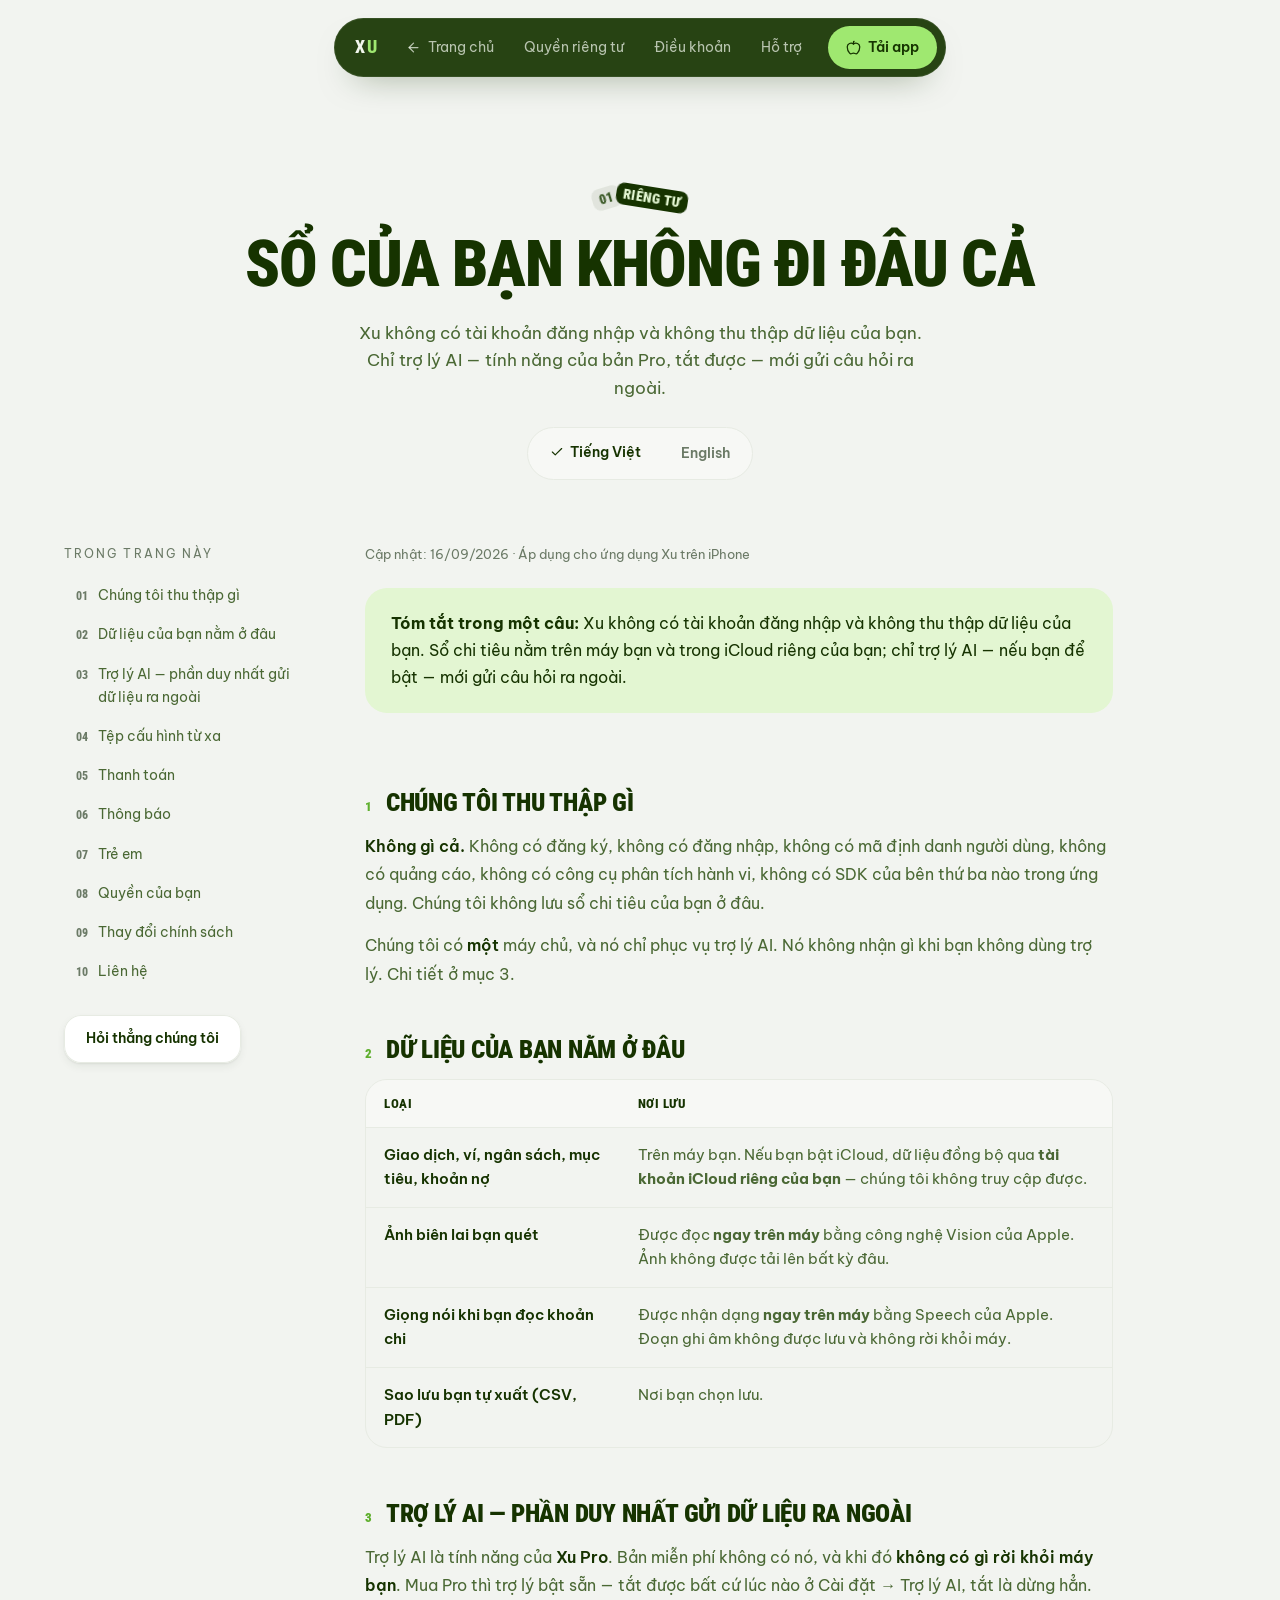
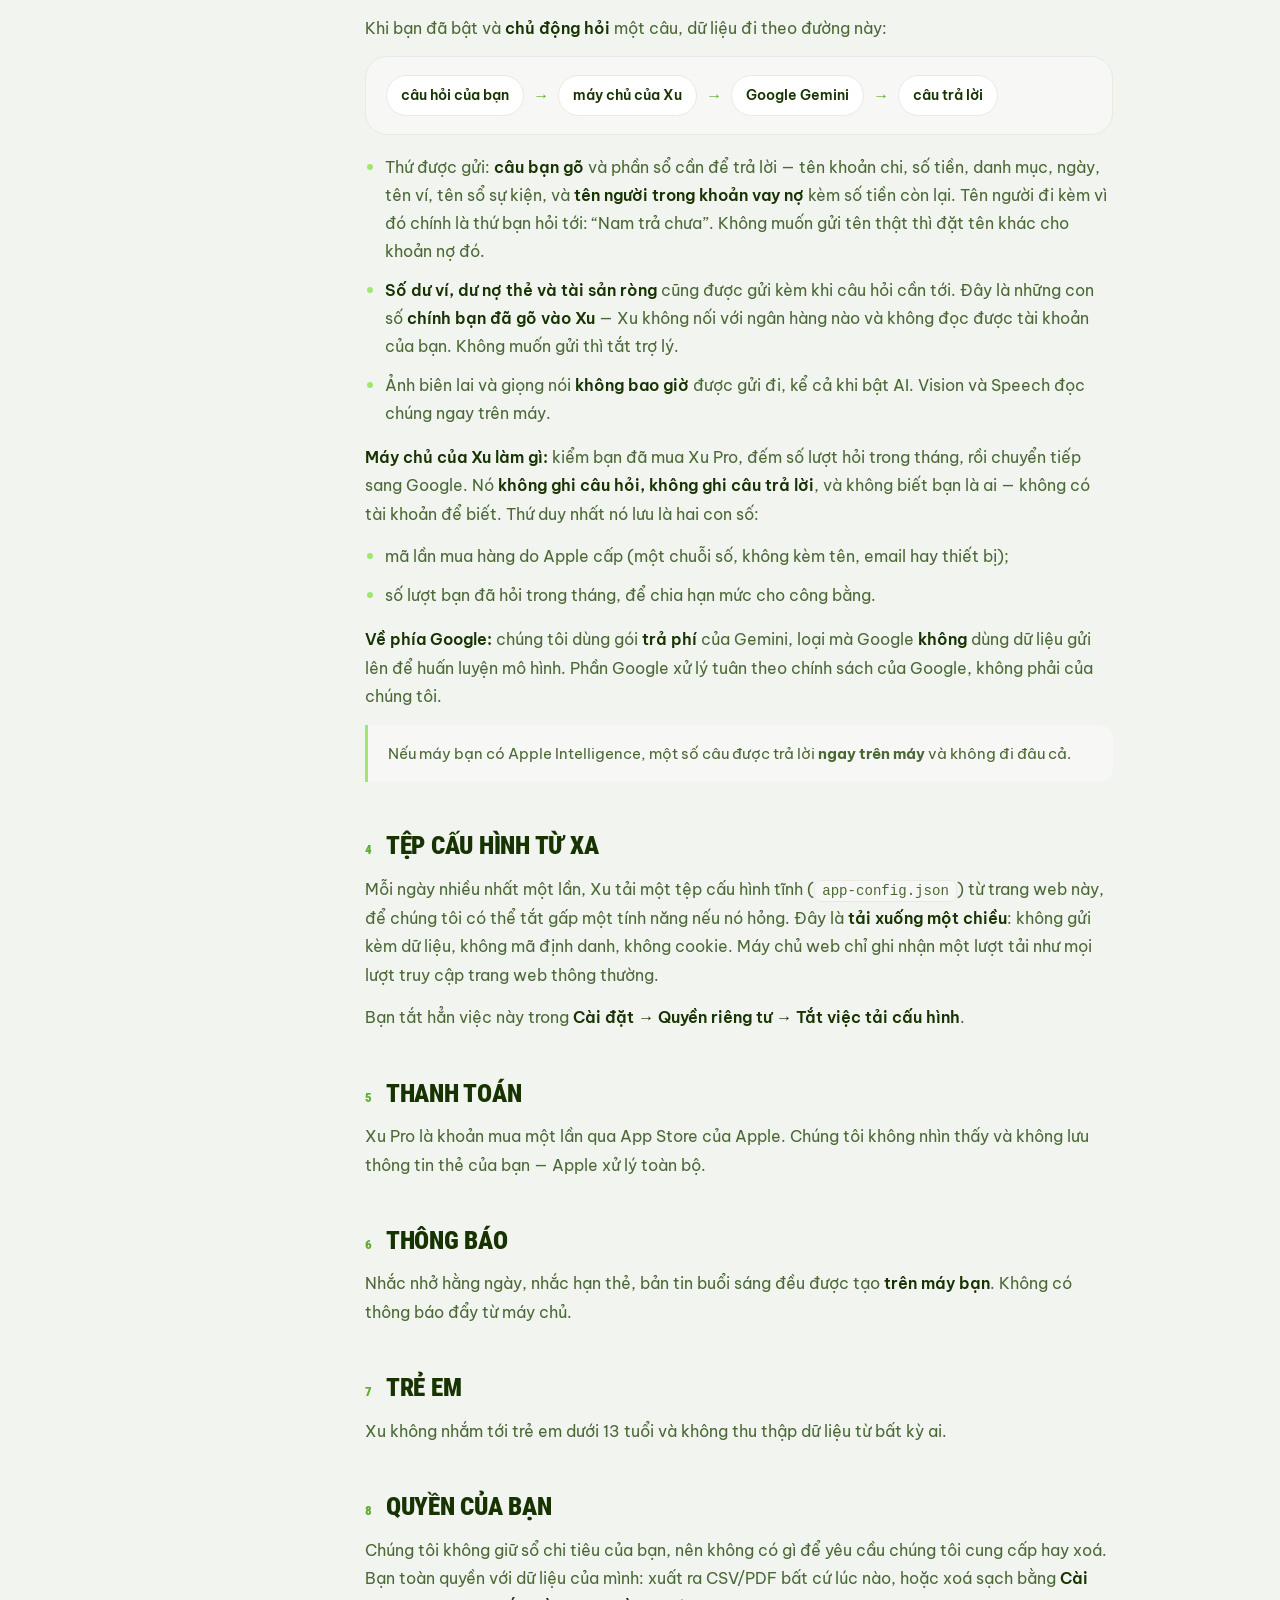
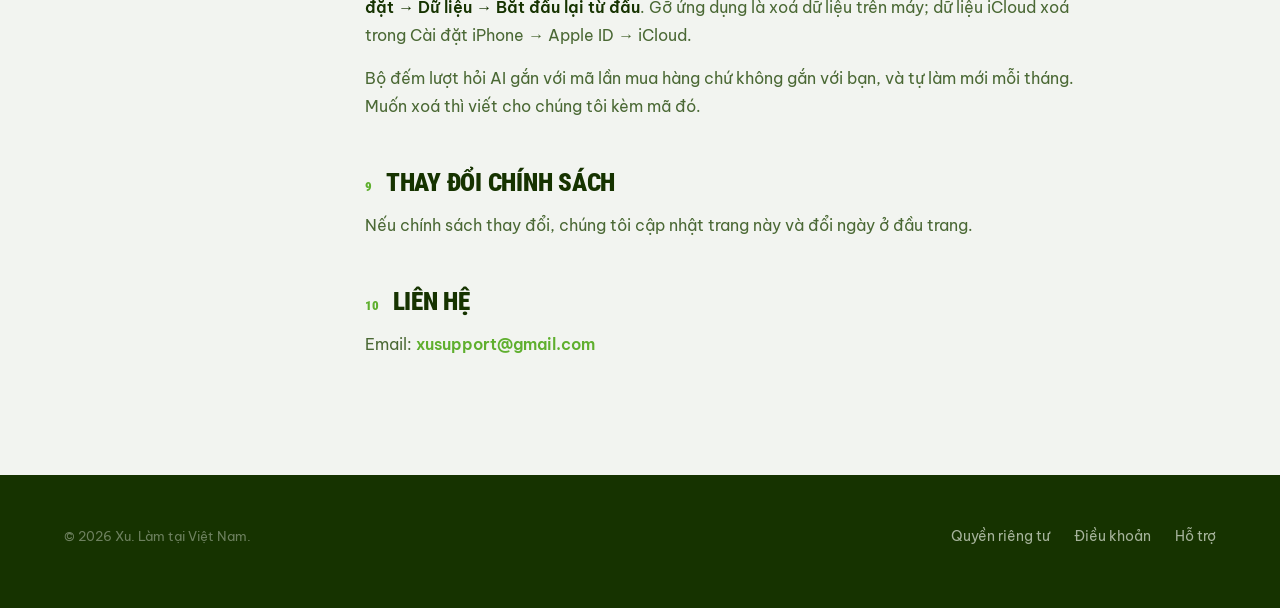
==== commit 790f510d: "Ba trang chữ dựng lại cho đồng bộ với trang chủ" ====
--- a/privacy.html
+++ b/privacy.html
@@ -3,208 +3,54 @@
 <head>
 <meta charset="utf-8">
 <meta name="viewport" content="width=device-width, initial-scale=1">
-<title>Quyền riêng tư — Xu</title>
-<style>
-  :root { color-scheme: light dark; --ink:#163300; --sub:#5c6b57; --bg:#f6f8f4; --card:#fff; --line:#e3e8de; }
-  @media (prefers-color-scheme: dark) { :root { --ink:#eef3e9; --sub:#a8b6a2; --bg:#0d120a; --card:#151c11; --line:#26301f; } }
-  * { box-sizing: border-box; }
-  body { margin:0; background:var(--bg); color:var(--ink);
-         font:16px/1.65 -apple-system,BlinkMacSystemFont,"Segoe UI",Roboto,sans-serif; }
-  main { max-width: 46rem; margin: 0 auto; padding: 2.5rem 1.25rem 4rem; }
-  h1 { font-size: 1.9rem; line-height:1.25; margin:0 0 .25rem; }
-  h2 { font-size: 1.15rem; margin: 2.25rem 0 .5rem; }
-  .meta { color: var(--sub); font-size:.9rem; margin-bottom: 2rem; }
-  .card { background: var(--card); border:1px solid var(--line); border-radius:14px; padding:1rem 1.15rem; margin:1rem 0; }
-  table { width:100%; border-collapse: collapse; margin:1rem 0; font-size:.95rem; }
-  th, td { text-align:left; padding:.6rem .5rem; border-bottom:1px solid var(--line); vertical-align: top; }
-  th { color: var(--sub); font-weight:600; }
-  code { background: var(--card); border:1px solid var(--line); border-radius:6px; padding:.1rem .35rem; font-size:.9em; }
-  hr { border:0; border-top:1px solid var(--line); margin:3rem 0; }
-  a { color: inherit; }
-  ul { padding-left: 1.1rem; }
-  li { margin:.35rem 0; }
-</style>
+
+<title>Chính sách quyền riêng tư — Xu</title>
+<meta name="description" content="Xu không có tài khoản đăng nhập và không thu thập dữ liệu của bạn. Sổ chi tiêu nằm trên máy và trong iCloud riêng của bạn. Đọc đầy đủ những gì được gửi đi và những gì không.">
+<link rel="canonical" href="https://khanh1608.github.io/xu/privacy.html">
+<meta name="theme-color" content="#0C1109">
+<meta name="author" content="Khanh LC">
+<meta name="robots" content="index, follow, max-image-preview:large">
+
+<meta property="og:type" content="article">
+<meta property="og:locale" content="vi_VN">
+<meta property="og:locale:alternate" content="en_US">
+<meta property="og:site_name" content="Xu">
+<meta property="og:url" content="https://khanh1608.github.io/xu/privacy.html">
+<meta property="og:title" content="Chính sách quyền riêng tư của Xu">
+<meta property="og:description" content="Không tài khoản, không theo dõi, không quảng cáo. Chỉ trợ lý AI mới gửi câu hỏi ra ngoài — và tắt được.">
+<meta property="og:image" content="https://khanh1608.github.io/xu/og.png">
+<meta property="og:image:width" content="1200">
+<meta property="og:image:height" content="630">
+<meta name="twitter:card" content="summary_large_image">
+<meta name="twitter:title" content="Chính sách quyền riêng tư của Xu">
+<meta name="twitter:description" content="Không tài khoản, không theo dõi, không quảng cáo. Chỉ trợ lý AI mới gửi câu hỏi ra ngoài — và tắt được.">
+<meta name="twitter:image" content="https://khanh1608.github.io/xu/og.png">
+
+<link rel="preconnect" href="https://fonts.googleapis.com">
+<link rel="preconnect" href="https://fonts.gstatic.com" crossorigin>
+<link rel="preload" as="style" href="https://fonts.googleapis.com/css2?family=Roboto+Condensed:wght@600;700;800;900&family=Be+Vietnam+Pro:wght@400;500;600&display=swap">
+<link rel="stylesheet" href="https://fonts.googleapis.com/css2?family=Roboto+Condensed:wght@600;700;800;900&family=Be+Vietnam+Pro:wght@400;500;600&display=swap">
+
+<script type="application/ld+json">
+{
+  "@context": "https://schema.org",
+  "@type": "WebPage",
+  "@id": "https://khanh1608.github.io/xu/privacy.html",
+  "url": "https://khanh1608.github.io/xu/privacy.html",
+  "name": "Chính sách quyền riêng tư của Xu",
+  "description": "Không tài khoản, không theo dõi, không quảng cáo. Chỉ trợ lý AI mới gửi câu hỏi ra ngoài — và tắt được.",
+  "inLanguage": ["vi", "en"],
+  "isPartOf": { "@type": "WebSite", "name": "Xu", "url": "https://khanh1608.github.io/xu/" },
+  "about": { "@type": "SoftwareApplication", "name": "Xu — Sổ chi tiêu & ngân sách", "operatingSystem": "iOS 18.0", "applicationCategory": "FinanceApplication" },
+  "publisher": { "@type": "Organization", "name": "Xu", "url": "https://khanh1608.github.io/xu/" }
+}
+</script>
+  <script type="module" crossorigin src="./assets/privacy-7JQFpc13.js"></script>
+  <link rel="modulepreload" crossorigin href="./assets/Bottom-7vUYVK4K.js">
+  <link rel="modulepreload" crossorigin href="./assets/doc-xRJz5anH.js">
+  <link rel="stylesheet" crossorigin href="./assets/style-DfJXuz2M.css">
 </head>
 <body>
-<main>
-
-<h1>Chính sách quyền riêng tư của Xu</h1>
-<p class="meta">Cập nhật: 08/09/2026 · Áp dụng cho ứng dụng Xu trên iPhone</p>
-
-<div class="card">
-<strong>Tóm tắt trong một câu:</strong> Xu không có tài khoản đăng nhập và không thu thập
-dữ liệu của bạn. Sổ chi tiêu nằm trên máy bạn và trong iCloud riêng của bạn; chỉ trợ lý AI —
-nếu bạn tự bật — mới gửi câu hỏi ra ngoài.
-</div>
-
-<h2>1. Chúng tôi thu thập gì</h2>
-<p><strong>Không gì cả.</strong> Không có đăng ký, không có đăng nhập, không có mã định danh
-người dùng, không có quảng cáo, không có công cụ phân tích hành vi, không có SDK của bên thứ
-ba nào trong ứng dụng. Chúng tôi không lưu sổ chi tiêu của bạn ở đâu.</p>
-<p>Chúng tôi có <strong>một</strong> máy chủ, và nó chỉ phục vụ trợ lý AI. Nó không nhận gì
-khi bạn không dùng trợ lý. Chi tiết ở mục 3.</p>
-
-<h2>2. Dữ liệu của bạn nằm ở đâu</h2>
-<table>
-  <tr><th>Loại</th><th>Nơi lưu</th></tr>
-  <tr><td>Giao dịch, ví, ngân sách, mục tiêu, khoản nợ</td><td>Trên máy bạn. Nếu bạn bật iCloud, dữ liệu đồng bộ qua <em>tài khoản iCloud riêng của bạn</em> — chúng tôi không truy cập được.</td></tr>
-  <tr><td>Ảnh biên lai bạn quét</td><td>Được đọc <strong>ngay trên máy</strong> bằng công nghệ Vision của Apple. Ảnh không được tải lên bất kỳ đâu.</td></tr>
-  <tr><td>Sao lưu bạn tự xuất (CSV, PDF)</td><td>Nơi bạn chọn lưu.</td></tr>
-</table>
-
-<h2>3. Trợ lý AI — phần duy nhất gửi dữ liệu ra ngoài</h2>
-<p>Trợ lý AI là tính năng của <strong>Xu Pro</strong>. Bản miễn phí không có nó, và khi đó
-<strong>không có gì rời khỏi máy bạn</strong>. Mua Pro thì trợ lý bật sẵn — tắt được bất cứ lúc
-nào ở Cài đặt → Trợ lý AI, tắt là dừng hẳn.</p>
-<p>Khi bạn đã bật và <strong>chủ động hỏi</strong> một câu, dữ liệu đi theo đường này:</p>
-<div class="card">
-  câu hỏi của bạn → <strong>máy chủ của Xu</strong> → <strong>Google Gemini</strong> → câu trả lời
-</div>
-<ul>
-  <li>Thứ được gửi: <strong>câu bạn gõ</strong> và phần sổ cần để trả lời — tên khoản chi,
-      số tiền, danh mục, ngày, tên ví, tên sổ sự kiện, và <strong>tên người trong khoản vay
-      nợ</strong> kèm số tiền còn lại. Tên người đi kèm vì đó chính là thứ bạn hỏi tới:
-      “Nam trả chưa”. Không muốn gửi tên thật thì đặt tên khác cho khoản nợ đó.</li>
-  <li><strong>Số dư ví, dư nợ thẻ và tài sản ròng</strong> cũng được gửi kèm khi câu hỏi cần tới.
-      Đây là những con số <strong>chính bạn đã gõ vào Xu</strong> — Xu không nối với ngân hàng nào
-      và không đọc được tài khoản của bạn. Không muốn gửi thì tắt trợ lý.</li>
-  <li>Ảnh biên lai và giọng nói <strong>không bao giờ</strong> được gửi đi, kể cả khi bật AI.
-      Vision và Speech đọc chúng ngay trên máy.</li>
-</ul>
-<p><strong>Máy chủ của Xu làm gì:</strong> kiểm bạn đã mua Xu Pro, đếm số lượt hỏi trong tháng,
-rồi chuyển tiếp sang Google. Nó <strong>không ghi câu hỏi, không ghi câu trả lời</strong>, và
-không biết bạn là ai — không có tài khoản để biết. Thứ duy nhất nó lưu là hai con số:</p>
-<ul>
-  <li>mã lần mua hàng do Apple cấp (một chuỗi số, không kèm tên, email hay thiết bị);</li>
-  <li>số lượt bạn đã hỏi trong tháng, để chia hạn mức cho công bằng.</li>
-</ul>
-<p><strong>Về phía Google:</strong> chúng tôi dùng gói <strong>trả phí</strong> của Gemini,
-loại mà Google <em>không</em> dùng dữ liệu gửi lên để huấn luyện mô hình. Phần Google xử lý
-tuân theo chính sách của Google, không phải của chúng tôi.</p>
-<p>Nếu máy bạn có Apple Intelligence, một số câu được trả lời <strong>ngay trên máy</strong> và
-không đi đâu cả.</p>
-
-<h2>4. Tệp cấu hình từ xa</h2>
-<p>Mỗi ngày nhiều nhất một lần, Xu tải một tệp cấu hình tĩnh
-(<code>app-config.json</code>) từ trang web này, để chúng tôi có thể tắt gấp một tính năng nếu
-nó hỏng. Đây là <strong>tải xuống một chiều</strong>: không gửi kèm dữ liệu, không mã định danh,
-không cookie. Máy chủ web chỉ ghi nhận một lượt tải như mọi lượt truy cập trang web thông thường.
-Bạn tắt hẳn việc này trong <em>Cài đặt → Quyền riêng tư → Tắt việc tải cấu hình</em>.</p>
-
-<h2>5. Thanh toán</h2>
-<p>Xu Pro là khoản mua một lần qua App Store của Apple. Chúng tôi không nhìn thấy và không
-lưu thông tin thẻ của bạn — Apple xử lý toàn bộ.</p>
-
-<h2>6. Thông báo</h2>
-<p>Nhắc nhở hằng ngày, nhắc hạn thẻ, bản tin buổi sáng đều được tạo <strong>trên máy bạn</strong>.
-Không có thông báo đẩy từ máy chủ.</p>
-
-<h2>7. Trẻ em</h2>
-<p>Xu không nhắm tới trẻ em dưới 13 tuổi và không thu thập dữ liệu từ bất kỳ ai.</p>
-
-<h2>8. Quyền của bạn</h2>
-<p>Chúng tôi không giữ sổ chi tiêu của bạn, nên không có gì để yêu cầu chúng tôi cung cấp hay
-xoá. Bạn toàn quyền với dữ liệu của mình: xuất ra CSV/PDF bất cứ lúc nào, hoặc xoá sạch bằng
-<em>Cài đặt → Dữ liệu → Bắt đầu lại từ đầu</em>. Gỡ ứng dụng là xoá dữ liệu trên máy;
-dữ liệu iCloud xoá trong Cài đặt iPhone → Apple ID → iCloud.</p>
-<p>Bộ đếm lượt hỏi AI gắn với mã lần mua hàng chứ không gắn với bạn, và tự làm mới mỗi tháng.
-Muốn xoá thì viết cho chúng tôi kèm mã đó.</p>
-
-<h2>9. Thay đổi chính sách</h2>
-<p>Nếu chính sách thay đổi, chúng tôi cập nhật trang này và đổi ngày ở đầu trang.</p>
-
-<h2>10. Liên hệ</h2>
-<p>Email: <a href="mailto:xusupport@gmail.com">xusupport@gmail.com</a></p>
-
-<hr>
-
-<h1 id="en">Privacy Policy for Xu</h1>
-<p class="meta">Updated: 8 September 2026 · Applies to the Xu iPhone app</p>
-
-<div class="card">
-<strong>In one sentence:</strong> Xu has no login and collects nothing about you. Your records
-stay on your device and in your own iCloud; only the AI assistant — if you switch it on — sends
-your questions out.
-</div>
-
-<h2>1. What we collect</h2>
-<p><strong>Nothing.</strong> There is no sign-up, no login, no user identifier, no advertising,
-no behavioural analytics, and no third-party SDK in the app. We do not store your records
-anywhere.</p>
-<p>We run <strong>one</strong> server, and it exists only to serve the AI assistant. It receives
-nothing when you don't use the assistant. Details in section 3.</p>
-
-<h2>2. Where your data lives</h2>
-<table>
-  <tr><th>Type</th><th>Stored</th></tr>
-  <tr><td>Transactions, wallets, budgets, goals, debts</td><td>On your device. With iCloud enabled, it syncs through <em>your own iCloud account</em> — we cannot access it.</td></tr>
-  <tr><td>Receipt photos you scan</td><td>Read <strong>entirely on-device</strong> using Apple’s Vision framework. Images are never uploaded.</td></tr>
-  <tr><td>Backups you export (CSV, PDF)</td><td>Wherever you choose to save them.</td></tr>
-</table>
-
-<h2>3. The AI assistant — the only feature that sends data out</h2>
-<p>The AI assistant is <strong>off by default</strong>. Leave it off and nothing leaves your device.</p>
-<p>Once you enable it and <strong>actively ask</strong> a question, the data travels like this:</p>
-<div class="card">
-  your question → <strong>Xu’s server</strong> → <strong>Google Gemini</strong> → the answer
-</div>
-<ul>
-  <li>What is sent: <strong>the text you typed</strong> plus the parts of your ledger needed to
-      answer — item names, amounts, categories, dates, wallet names, event names, and
-      <strong>the names of people in your loans</strong> with the amounts outstanding. Names
-      travel because they are what you are asking about (“has Nam paid me back?”). Rename the
-      debt if you would rather not send a real name.</li>
-  <li>Wallet balances, card debt and net worth are sent <strong>only</strong> if you separately
-      enable “Let AI see balances”. It is off by default.</li>
-  <li>Receipt images and your voice are <strong>never</strong> sent, even with AI enabled.
-      Vision and Speech read them on the device.</li>
-</ul>
-<p><strong>What Xu’s server does:</strong> checks that you bought Xu Pro, counts your questions
-for the month, and forwards the request to Google. It <strong>logs neither questions nor
-answers</strong>, and it does not know who you are — there is no account for it to know. The only
-things it stores are two numbers:</p>
-<ul>
-  <li>the purchase identifier issued by Apple (a string of digits, with no name, email or device
-      attached);</li>
-  <li>how many questions you have asked this month, so the allowance is shared fairly.</li>
-</ul>
-<p><strong>On Google’s side:</strong> we use the <strong>paid</strong> Gemini tier, the one where
-Google does <em>not</em> use submitted data to train its models. What Google does is governed by
-Google’s policies, not ours.</p>
-<p>If your device supports Apple Intelligence, some answers are produced <strong>on the device
-itself</strong> and go nowhere.</p>
-
-<h2>4. Remote configuration file</h2>
-<p>At most once a day, Xu downloads a static configuration file (<code>app-config.json</code>) from
-this website so we can switch off a feature quickly if it breaks. This is a <strong>one-way
-download</strong>: no data is attached, no identifiers, no cookies. You can disable it entirely in
-<em>Settings → Privacy → Stop downloading config</em>.</p>
-
-<h2>5. Payments</h2>
-<p>Xu Pro is a one-time purchase through Apple’s App Store. We never see or store your payment
-details; Apple handles everything.</p>
-
-<h2>6. Notifications</h2>
-<p>Daily reminders, card due-date alerts and the morning brief are all generated
-<strong>on your device</strong>. There are no server push notifications.</p>
-
-<h2>7. Children</h2>
-<p>Xu is not directed at children under 13 and collects no data from anyone.</p>
-
-<h2>8. Your rights</h2>
-<p>Because we hold none of your records, there is nothing to request from us or ask us to delete.
-You control everything: export to CSV/PDF any time, or erase it all with <em>Settings → Data →
-Start over</em>. Deleting the app removes on-device data; iCloud data is removed in iPhone
-Settings → Apple ID → iCloud.</p>
-<p>The AI usage counter is tied to a purchase identifier rather than to you, and resets monthly.
-If you want it removed, email us with that identifier.</p>
-
-<h2>9. Changes</h2>
-<p>If this policy changes we update this page and the date at the top.</p>
-
-<h2>10. Contact</h2>
-<p>Email: <a href="mailto:xusupport@gmail.com">xusupport@gmail.com</a></p>
-
-</main>
+<div id="root"><header class="nav nav-doc"><div class="nav-pill"><a href="./" class="nav-brand" aria-label="Xu, về trang chủ">X<i>u</i></a><nav class="nav-links"><a href="./"><svg xmlns="http://www.w3.org/2000/svg" width="24" height="24" viewBox="0 0 24 24" fill="none" stroke="currentColor" stroke-width="2" stroke-linecap="round" stroke-linejoin="round" class="lucide lucide-arrow-left" aria-hidden="true"><path d="m12 19-7-7 7-7"></path><path d="M19 12H5"></path></svg> Trang chủ</a><a href="./privacy.html">Quyền riêng tư</a><a href="./terms.html">Điều khoản</a><a href="./support.html">Hỗ trợ</a></nav><a class="nav-cta" href="https://apps.apple.com/app/id6811918047"><svg xmlns="http://www.w3.org/2000/svg" width="24" height="24" viewBox="0 0 24 24" fill="none" stroke="currentColor" stroke-width="2" stroke-linecap="round" stroke-linejoin="round" class="lucide lucide-apple" aria-hidden="true"><path d="M12 6.528V3a1 1 0 0 1 1-1h0"></path><path d="M18.237 21A15 15 0 0 0 22 11a6 6 0 0 0-10-4.472A6 6 0 0 0 2 11a15.1 15.1 0 0 0 3.763 10 3 3 0 0 0 3.648.648 5.5 5.5 0 0 1 5.178 0A3 3 0 0 0 18.237 21"></path></svg> Tải app</a></div></header><main class="doc"><div class="wrap"><div class="shead doc-head"><div class="shead-tags"><span class="stag stag-num">01</span><span class="stag stag-name">Riêng tư</span></div><h2>Sổ của bạn không đi đâu cả</h2><p class="lede shead-lede">Xu không có tài khoản đăng nhập và không thu thập dữ liệu của bạn. Chỉ trợ lý AI — tính năng của bản Pro, tắt được — mới gửi câu hỏi ra ngoài.</p><div class="doc-lang" role="group" aria-label="Ngôn ngữ"><button aria-pressed="true" class="on"><span class="doc-lang-blob"></span><span><svg xmlns="http://www.w3.org/2000/svg" width="24" height="24" viewBox="0 0 24 24" fill="none" stroke="currentColor" stroke-width="2" stroke-linecap="round" stroke-linejoin="round" class="lucide lucide-check" aria-hidden="true"><path d="M20 6 9 17l-5-5"></path></svg>Tiếng Việt</span></button><button aria-pressed="false" class=""><span>English</span></button></div></div><div class="doc-grid"><aside class="doc-toc"><p class="doc-toc-h">Trong trang này</p><ol><li><a href="#vi-1">Chúng tôi thu thập gì</a></li><li><a href="#vi-2">Dữ liệu của bạn nằm ở đâu</a></li><li><a href="#vi-3">Trợ lý AI — phần duy nhất gửi dữ liệu ra ngoài</a></li><li><a href="#vi-4">Tệp cấu hình từ xa</a></li><li><a href="#vi-5">Thanh toán</a></li><li><a href="#vi-6">Thông báo</a></li><li><a href="#vi-7">Trẻ em</a></li><li><a href="#vi-8">Quyền của bạn</a></li><li><a href="#vi-9">Thay đổi chính sách</a></li><li><a href="#vi-10">Liên hệ</a></li></ol><div style="display:inline-flex;transform:none"><a class="btn btn-ghost btn-sm" href="mailto:xusupport@gmail.com">Hỏi thẳng chúng tôi</a></div></aside><article class="doc-main lang-vi"><div class="doc-body" lang="vi" data-lang="vi"><p class="doc-stamp">Cập nhật: 16/09/2026 · Áp dụng cho ứng dụng Xu trên iPhone</p><div class="doc-summary"><b>Tóm tắt trong một câu:</b> Xu không có tài khoản đăng nhập và không thu thập dữ liệu của bạn. Sổ chi tiêu nằm trên máy bạn và trong iCloud riêng của bạn; chỉ trợ lý AI — nếu bạn để bật — mới gửi câu hỏi ra ngoài.</div><section id="vi-1" class="doc-sec"><h2><span class="doc-num">1</span>Chúng tôi thu thập gì</h2><p><b>Không gì cả.</b> Không có đăng ký, không có đăng nhập, không có mã định danh người dùng, không có quảng cáo, không có công cụ phân tích hành vi, không có SDK của bên thứ ba nào trong ứng dụng. Chúng tôi không lưu sổ chi tiêu của bạn ở đâu.</p><p>Chúng tôi có <b>một</b> máy chủ, và nó chỉ phục vụ trợ lý AI. Nó không nhận gì khi bạn không dùng trợ lý. Chi tiết ở mục 3.</p></section><section id="vi-2" class="doc-sec"><h2><span class="doc-num">2</span>Dữ liệu của bạn nằm ở đâu</h2><div class="doc-table-wrap"><table class="doc-table"><thead><tr><th>Loại</th><th>Nơi lưu</th></tr></thead><tbody><tr><td>Giao dịch, ví, ngân sách, mục tiêu, khoản nợ</td><td>Trên máy bạn. Nếu bạn bật iCloud, dữ liệu đồng bộ qua <b>tài khoản iCloud riêng của bạn</b> — chúng tôi không truy cập được.</td></tr><tr><td>Ảnh biên lai bạn quét</td><td>Được đọc <b>ngay trên máy</b> bằng công nghệ Vision của Apple. Ảnh không được tải lên bất kỳ đâu.</td></tr><tr><td>Giọng nói khi bạn đọc khoản chi</td><td>Được nhận dạng <b>ngay trên máy</b> bằng Speech của Apple. Đoạn ghi âm không được lưu và không rời khỏi máy.</td></tr><tr><td>Sao lưu bạn tự xuất (CSV, PDF)</td><td>Nơi bạn chọn lưu.</td></tr></tbody></table></div></section><section id="vi-3" class="doc-sec"><h2><span class="doc-num">3</span>Trợ lý AI — phần duy nhất gửi dữ liệu ra ngoài</h2><p>Trợ lý AI là tính năng của <b>Xu Pro</b>. Bản miễn phí không có nó, và khi đó <b>không có gì rời khỏi máy bạn</b>. Mua Pro thì trợ lý bật sẵn — tắt được bất cứ lúc nào ở Cài đặt → Trợ lý AI, tắt là dừng hẳn.</p><p>Khi bạn đã bật và <b>chủ động hỏi</b> một câu, dữ liệu đi theo đường này:</p><div class="doc-flow"><span class="node">câu hỏi của bạn</span><span class="hop">→</span><span class="node">máy chủ của Xu</span><span class="hop">→</span><span class="node">Google Gemini</span><span class="hop">→</span><span class="node">câu trả lời</span></div><ul><li>Thứ được gửi: <b>câu bạn gõ</b> và phần sổ cần để trả lời — tên khoản chi, số tiền, danh mục, ngày, tên ví, tên sổ sự kiện, và <b>tên người trong khoản vay nợ</b> kèm số tiền còn lại. Tên người đi kèm vì đó chính là thứ bạn hỏi tới: “Nam trả chưa”. Không muốn gửi tên thật thì đặt tên khác cho khoản nợ đó.</li><li><b>Số dư ví, dư nợ thẻ và tài sản ròng</b> cũng được gửi kèm khi câu hỏi cần tới. Đây là những con số <b>chính bạn đã gõ vào Xu</b> — Xu không nối với ngân hàng nào và không đọc được tài khoản của bạn. Không muốn gửi thì tắt trợ lý.</li><li>Ảnh biên lai và giọng nói <b>không bao giờ</b> được gửi đi, kể cả khi bật AI. Vision và Speech đọc chúng ngay trên máy.</li></ul><p><b>Máy chủ của Xu làm gì:</b> kiểm bạn đã mua Xu Pro, đếm số lượt hỏi trong tháng, rồi chuyển tiếp sang Google. Nó <b>không ghi câu hỏi, không ghi câu trả lời</b>, và không biết bạn là ai — không có tài khoản để biết. Thứ duy nhất nó lưu là hai con số:</p><ul><li>mã lần mua hàng do Apple cấp (một chuỗi số, không kèm tên, email hay thiết bị);</li><li>số lượt bạn đã hỏi trong tháng, để chia hạn mức cho công bằng.</li></ul><p><b>Về phía Google:</b> chúng tôi dùng gói <b>trả phí</b> của Gemini, loại mà Google <b>không</b> dùng dữ liệu gửi lên để huấn luyện mô hình. Phần Google xử lý tuân theo chính sách của Google, không phải của chúng tôi.</p><div class="doc-note">Nếu máy bạn có Apple Intelligence, một số câu được trả lời <b>ngay trên máy</b> và không đi đâu cả.</div></section><section id="vi-4" class="doc-sec"><h2><span class="doc-num">4</span>Tệp cấu hình từ xa</h2><p>Mỗi ngày nhiều nhất một lần, Xu tải một tệp cấu hình tĩnh (<code>app-config.json</code>) từ trang web này, để chúng tôi có thể tắt gấp một tính năng nếu nó hỏng. Đây là <b>tải xuống một chiều</b>: không gửi kèm dữ liệu, không mã định danh, không cookie. Máy chủ web chỉ ghi nhận một lượt tải như mọi lượt truy cập trang web thông thường.</p><p>Bạn tắt hẳn việc này trong <b>Cài đặt → Quyền riêng tư → Tắt việc tải cấu hình</b>.</p></section><section id="vi-5" class="doc-sec"><h2><span class="doc-num">5</span>Thanh toán</h2><p>Xu Pro là khoản mua một lần qua App Store của Apple. Chúng tôi không nhìn thấy và không lưu thông tin thẻ của bạn — Apple xử lý toàn bộ.</p></section><section id="vi-6" class="doc-sec"><h2><span class="doc-num">6</span>Thông báo</h2><p>Nhắc nhở hằng ngày, nhắc hạn thẻ, bản tin buổi sáng đều được tạo <b>trên máy bạn</b>. Không có thông báo đẩy từ máy chủ.</p></section><section id="vi-7" class="doc-sec"><h2><span class="doc-num">7</span>Trẻ em</h2><p>Xu không nhắm tới trẻ em dưới 13 tuổi và không thu thập dữ liệu từ bất kỳ ai.</p></section><section id="vi-8" class="doc-sec"><h2><span class="doc-num">8</span>Quyền của bạn</h2><p>Chúng tôi không giữ sổ chi tiêu của bạn, nên không có gì để yêu cầu chúng tôi cung cấp hay xoá. Bạn toàn quyền với dữ liệu của mình: xuất ra CSV/PDF bất cứ lúc nào, hoặc xoá sạch bằng <b>Cài đặt → Dữ liệu → Bắt đầu lại từ đầu</b>. Gỡ ứng dụng là xoá dữ liệu trên máy; dữ liệu iCloud xoá trong Cài đặt iPhone → Apple ID → iCloud.</p><p>Bộ đếm lượt hỏi AI gắn với mã lần mua hàng chứ không gắn với bạn, và tự làm mới mỗi tháng. Muốn xoá thì viết cho chúng tôi kèm mã đó.</p></section><section id="vi-9" class="doc-sec"><h2><span class="doc-num">9</span>Thay đổi chính sách</h2><p>Nếu chính sách thay đổi, chúng tôi cập nhật trang này và đổi ngày ở đầu trang.</p></section><section id="vi-10" class="doc-sec"><h2><span class="doc-num">10</span>Liên hệ</h2><p>Email: <a href="mailto:xusupport@gmail.com">xusupport@gmail.com</a></p></section></div><div class="doc-body" lang="en" data-lang="en"><p class="doc-stamp">Updated: 16 September 2026 · Applies to the Xu iPhone app</p><div class="doc-summary"><b>In one sentence:</b> Xu has no login and collects nothing about you. Your records stay on your device and in your own iCloud; only the AI assistant — if you leave it on — sends your questions out.</div><section id="en-1" class="doc-sec"><h2><span class="doc-num">1</span>What we collect</h2><p><b>Nothing.</b> There is no sign-up, no login, no user identifier, no advertising, no behavioural analytics, and no third-party SDK in the app. We do not store your records anywhere.</p><p>We run <b>one</b> server, and it exists only to serve the AI assistant. It receives nothing when you don’t use the assistant. Details in section 3.</p></section><section id="en-2" class="doc-sec"><h2><span class="doc-num">2</span>Where your data lives</h2><div class="doc-table-wrap"><table class="doc-table"><thead><tr><th>Type</th><th>Stored</th></tr></thead><tbody><tr><td>Transactions, wallets, budgets, goals, debts</td><td>On your device. With iCloud enabled, it syncs through <b>your own iCloud account</b> — we cannot access it.</td></tr><tr><td>Receipt photos you scan</td><td>Read <b>entirely on-device</b> using Apple’s Vision framework. Images are never uploaded.</td></tr><tr><td>Your voice when you dictate an expense</td><td>Recognised <b>entirely on-device</b> using Apple’s Speech framework. The recording is never saved and never leaves your phone.</td></tr><tr><td>Backups you export (CSV, PDF)</td><td>Wherever you choose to save them.</td></tr></tbody></table></div></section><section id="en-3" class="doc-sec"><h2><span class="doc-num">3</span>The AI assistant — the only feature that sends data out</h2><p>The AI assistant is part of <b>Xu Pro</b>. The free version does not have it, and with the free version <b>nothing leaves your device</b>. Buying Pro turns the assistant on — you can switch it off at any time in Settings → AI assistant, and switching it off stops everything.</p><p>Once it is on and you <b>actively ask</b> a question, the data travels like this:</p><div class="doc-flow"><span class="node">your question</span><span class="hop">→</span><span class="node">Xu’s server</span><span class="hop">→</span><span class="node">Google Gemini</span><span class="hop">→</span><span class="node">the answer</span></div><ul><li>What is sent: <b>the text you typed</b> plus the parts of your ledger needed to answer — item names, amounts, categories, dates, wallet names, event names, and <b>the names of people in your loans</b> with the amounts outstanding. Names travel because they are what you are asking about (“has Nam paid me back?”). Rename the debt if you would rather not send a real name.</li><li><b>Wallet balances, card debt and net worth</b> are sent too when the question needs them. These are numbers <b>you typed into Xu yourself</b> — Xu connects to no bank and cannot read your accounts. If you would rather not send them, switch the assistant off.</li><li>Receipt images and your voice are <b>never</b> sent, even with AI enabled. Vision and Speech read them on the device.</li></ul><p><b>What Xu’s server does:</b> checks that you bought Xu Pro, counts your questions for the month, and forwards the request to Google. It <b>logs neither questions nor answers</b>, and it does not know who you are — there is no account for it to know. The only things it stores are two numbers:</p><ul><li>the purchase identifier issued by Apple (a string of digits, with no name, email or device attached);</li><li>how many questions you have asked this month, so the allowance is shared fairly.</li></ul><p><b>On Google’s side:</b> we use the <b>paid</b> Gemini tier, the one where Google does <b>not</b> use submitted data to train its models. What Google does is governed by Google’s policies, not ours.</p><div class="doc-note">If your device supports Apple Intelligence, some answers are produced <b>on the device itself</b> and go nowhere.</div></section><section id="en-4" class="doc-sec"><h2><span class="doc-num">4</span>Remote configuration file</h2><p>At most once a day, Xu downloads a static configuration file (<code>app-config.json</code>) from this website so we can switch off a feature quickly if it breaks. This is a <b>one-way download</b>: no data is attached, no identifiers, no cookies. The web server records a download the way it records any ordinary page visit.</p><p>You can disable it entirely in <b>Settings → Privacy → Stop downloading config</b>.</p></section><section id="en-5" class="doc-sec"><h2><span class="doc-num">5</span>Payments</h2><p>Xu Pro is a one-time purchase through Apple’s App Store. We never see or store your payment details; Apple handles everything.</p></section><section id="en-6" class="doc-sec"><h2><span class="doc-num">6</span>Notifications</h2><p>Daily reminders, card due-date alerts and the morning brief are all generated <b>on your device</b>. There are no server push notifications.</p></section><section id="en-7" class="doc-sec"><h2><span class="doc-num">7</span>Children</h2><p>Xu is not directed at children under 13 and collects no data from anyone.</p></section><section id="en-8" class="doc-sec"><h2><span class="doc-num">8</span>Your rights</h2><p>Because we hold none of your records, there is nothing to request from us or ask us to delete. You control everything: export to CSV/PDF any time, or erase it all with <b>Settings → Data → Start over</b>. Deleting the app removes on-device data; iCloud data is removed in iPhone Settings → Apple ID → iCloud.</p><p>The AI usage counter is tied to a purchase identifier rather than to you, and resets monthly. If you want it removed, email us with that identifier.</p></section><section id="en-9" class="doc-sec"><h2><span class="doc-num">9</span>Changes</h2><p>If this policy changes we update this page and the date at the top.</p></section><section id="en-10" class="doc-sec"><h2><span class="doc-num">10</span>Contact</h2><p>Email: <a href="mailto:xusupport@gmail.com">xusupport@gmail.com</a></p></section></div></article></div></div></main><footer class="foot"><div class="wrap foot-grid"><small>© 2026 Xu. Làm tại Việt Nam.</small><nav><a href="./privacy.html">Quyền riêng tư</a><a href="./terms.html">Điều khoản</a><a href="./support.html">Hỗ trợ</a></nav></div></footer></div>
 </body>
 </html>
--- a/assets/style-DfJXuz2M.css
+++ b/assets/style-DfJXuz2M.css
@@ -0,0 +1,2 @@
+:root{--canvas:#f2f4f0;--surface:#fff;--sunken:#f7f8f5;--ink:#163300;--ink-2:#4a6834;--ink-3:#6b7a66;--hairline:#e7ebe3;--dark:#0c1109;--dark-2:#161d12;--dark-3:#1d2618;--dark-line:#27321f;--paper:#f1f6ec;--paper-2:#f1f6eca8;--paper-3:#f1f6ec66;--lime:#9fe870;--lime-2:#c4f1a2;--lime-3:#e3f6d2;--lime-deep:#5faf2e;--display:"Roboto Condensed", "Arial Narrow", system-ui, sans-serif;--body:"Be Vietnam Pro", -apple-system, BlinkMacSystemFont, "Segoe UI", sans-serif;--r-sm:14px;--r-md:22px;--r-lg:30px;--r-xl:44px;--r-2xl:72px;--r-pill:999px;--gut:clamp(20px, 5vw, 80px);--ease:cubic-bezier(.16, 1, .3, 1)}*,:before,:after{box-sizing:border-box}html{-webkit-text-size-adjust:100%;background:var(--canvas)}body{background:var(--canvas);color:var(--ink);font-family:var(--body);-webkit-font-smoothing:antialiased;margin:0;font-size:16px;line-height:1.65;overflow-x:clip}img,svg{max-width:100%;height:auto;display:block}a{color:inherit;text-decoration:none}button{font:inherit}::selection{background:var(--lime);color:var(--ink)}:focus-visible{outline:2px solid var(--lime-deep);outline-offset:3px;border-radius:6px}.wrap{width:min(1240px, 100% - var(--gut) * 2);margin-inline:auto}h1,h2,h3,h4{font-family:var(--display);text-transform:uppercase;letter-spacing:-.015em;text-wrap:balance;margin:0;font-weight:800;line-height:.94}h1{font-size:clamp(2.9rem,8.2vw,6.6rem)}h2{letter-spacing:-.02em;font-size:clamp(2rem,5.2vw,4rem);font-weight:900;line-height:1.0625}h3{font-size:clamp(1.3rem,2.4vw,1.9rem);line-height:1.05}h4{letter-spacing:.01em;font-size:clamp(1.02rem,1.5vw,1.2rem)}p{margin:0}.lede{color:var(--ink-2);max-width:60ch;font-size:clamp(1rem,1.3vw,1.12rem)}.dark{background:var(--dark);color:var(--paper);--ink:var(--paper);--ink-2:var(--paper-2);--ink-3:var(--paper-3);--surface:var(--dark-2);--sunken:var(--dark-3);--hairline:var(--dark-line)}.eyebrow{letter-spacing:.2em;text-transform:uppercase;color:var(--ink-3);align-items:center;gap:12px;font-size:.72rem;display:inline-flex}.eyebrow b{font-family:var(--display);color:var(--lime-deep);letter-spacing:.06em;font-size:.82rem;font-weight:800}.dark .eyebrow b,.feat .eyebrow b{color:var(--lime)}.eyebrow:after{content:"";background:var(--hairline);width:40px;height:1px}.shead-tags{align-items:center;margin-bottom:22px;display:inline-flex}.stag{font-family:var(--display);text-transform:uppercase;letter-spacing:.02em;white-space:nowrap;will-change:transform;border-radius:8px;padding:1px 7px 0;font-size:14px;font-weight:900;line-height:1.5}.stag-num{color:#3c5a28;background:#16330014;transform:rotate(-17deg)}.stag-name{background:var(--ink);color:var(--lime-3);margin-left:-4px;transform:rotate(9deg)}.dark .stag-num{color:var(--paper-2);background:#f1f6ec21}.dark .stag-name{background:var(--lime);color:#0c1109}.shead{text-align:center;flex-direction:column;align-items:center;width:min(817px,100%);margin:0 auto 56px;display:flex}.shead h2{text-align:center}.shead-lede{max-width:54ch;margin-top:20px}.wword{white-space:nowrap;display:inline-block}.wch{will-change:transform, filter, opacity;display:inline-block}.btn{cursor:pointer;white-space:nowrap;isolation:isolate;height:60px;transition:translate .25s var(--ease), filter .25s var(--ease);border:0;border-radius:22px;justify-content:center;align-items:center;gap:9px;padding:0 30px;font-size:.97rem;font-weight:600;display:inline-flex;position:relative;overflow:hidden}.btn svg{width:18px;height:18px}.btn:hover{filter:brightness(1.05);translate:0 -2px}.btn:active{translate:0 1px}.btn-lime{color:#163300;background:linear-gradient(#b4ef8e 0%,#74c447 100%);box-shadow:inset 0 1px #ffffff8c,0 1px 2px #2d5a1457,0 3px 3px #2d5a144d,0 8px 5px #2d5a142b,0 13px 5px #2d5a140d}.btn-lime:before{content:"";z-index:-1;transition:translate .7s var(--ease);background:linear-gradient(110deg,#0000 20%,#ffffff73 50%,#0000 80%);position:absolute;inset:0;translate:-110%}.btn-lime:hover:before{translate:110%}.btn-dark{color:var(--lime-3);background:linear-gradient(#2f4a1e 0%,#0e1f06 100%);box-shadow:inset 0 1px #ffffff29,0 1px 2px #0a16045c,0 3px 3px #0a16044f,0 7px 4px #0a16042e,0 12px 5px #0a16040f}.btn-ghost{background:var(--surface);color:var(--ink);box-shadow:inset 0 0 0 1px var(--hairline), 0 1px 2px #16330014, 0 4px 8px #1633000f}.btn-ghost:hover{background:var(--sunken)}.btn-sm{border-radius:17px;height:48px;padding:0 22px;font-size:.9rem}.chip-ic{background:var(--sunken);width:40px;height:40px;color:var(--ink);border:1px solid var(--hairline);border-radius:50%;flex:none;place-items:center;display:grid}.chip-ic svg{width:18px;height:18px}.chip-ic.on{background:var(--lime);color:#163300;border-color:#0000}.progress{z-index:90;transform-origin:0;background:var(--lime-deep);height:2px;position:fixed;inset:0 0 auto}.nav{z-index:80;pointer-events:none;padding-inline:var(--gut);justify-content:center;display:flex;position:fixed;inset:16px 0 auto}.nav-pill{pointer-events:auto;border-radius:var(--r-pill);-webkit-backdrop-filter:blur(20px);color:var(--paper);background:#163300eb;border:1px solid #ffffff14;align-items:center;gap:4px;padding:7px 8px 7px 20px;display:flex;box-shadow:0 16px 34px -20px #16330080}.nav-brand{font-family:var(--display);text-transform:uppercase;letter-spacing:.06em;margin-right:10px;font-size:1.1rem;font-weight:800}.nav-brand i{color:var(--lime);font-style:normal}.nav-links{gap:2px;display:flex}.nav-links a{color:#f1f6ecb8;border-radius:var(--r-pill);padding:9px 14px;font-size:.86rem;transition:color .22s;position:relative}.nav-links a:hover{color:var(--paper)}.nav-blob{border-radius:var(--r-pill);z-index:-1;background:#f1f6ec1a;position:absolute;inset:0}.nav-cta{border-radius:var(--r-pill);background:var(--lime);color:#163300;align-items:center;gap:7px;margin-left:8px;padding:10px 18px;font-size:.86rem;font-weight:600;display:inline-flex}.nav-cta svg{width:15px;height:15px}@media (width<=880px){.nav-links{display:none}}.hero{text-align:center;background:linear-gradient(180deg, #a9ec7c 0%, #c4f1a2 30%, #e3f6d2 58%, var(--canvas) 92%);padding:150px 0 clamp(60px,7vw,96px);position:relative;overflow:clip}.hero-orb{aspect-ratio:1;pointer-events:none;background:radial-gradient(circle,#fff9 0%,#e3f6d252 42%,#0000 68%);border-radius:50%;width:min(1180px,132vw);position:absolute;top:-34%;left:50%;translate:-50%}.hero-cursor{aspect-ratio:1;pointer-events:none;background:radial-gradient(circle,#ffffff73,#0000 62%);border-radius:50%;width:520px;margin:-260px 0 0 -260px;position:absolute;top:0;left:0}.hero-art{z-index:1;justify-content:center;height:clamp(290px,32vw,400px);display:flex;position:relative}.hero-copy{z-index:2;position:relative}.hero h1{margin:0}.hline{display:block;overflow:hidden}.hline>span{display:block}.hline .l1{color:var(--ink)}.hline .l2{color:#1633006b}.hero .lede{color:#3c5a28;margin:26px auto 32px}.hero-actions{flex-wrap:wrap;justify-content:center;gap:12px;display:flex}.hero-note{color:#5b7548;margin-top:20px;font-size:.84rem}.btn-dark{color:var(--lime-3);background:#3f5a31}.btn-dark:hover{background:#33491f}.stage-inner{aspect-ratio:480/981;width:min(430px,82vw);position:relative}.stage-inner .phone{width:68%;position:absolute;top:0;left:50%;translate:-50%}.phone{z-index:2;background:linear-gradient(155deg,#2a3622,#0e150a);border-radius:46px;padding:10px;box-shadow:0 50px 90px -30px #16330080,0 0 0 1px #1633001f;-webkit-mask-image:linear-gradient(#000 0% 58%,#0000 92%);mask-image:linear-gradient(#000 0% 58%,#0000 92%)}.phone-screen{background:var(--canvas);border-radius:37px;overflow:hidden}.stage-glass{z-index:2;-webkit-backdrop-filter:blur(20px);pointer-events:none;background:#ffffff42;border:1px solid #fff6;border-radius:80px;width:168%;height:46%;position:absolute;top:14%;left:50%;translate:-50%}.marquee{background:var(--ink);color:var(--lime-3);padding:17px 0;overflow:hidden;-webkit-mask-image:linear-gradient(90deg,#0000,#000 10% 90%,#0000);mask-image:linear-gradient(90deg,#0000,#000 10% 90%,#0000)}.marquee-track{width:max-content;display:flex}.marquee-item{font-family:var(--display);text-transform:uppercase;letter-spacing:.05em;white-space:nowrap;align-items:center;font-size:.98rem;font-weight:700;display:flex}.marquee-item span{align-items:center;gap:15px;padding-right:15px;display:inline-flex}.marquee-item svg{width:14px;height:14px;color:var(--lime)}.sec{padding:clamp(80px,10vw,150px) 0;scroll-margin-top:92px;position:relative}.sec-head{gap:20px;margin-bottom:56px;display:grid}@media (width>=940px){.sec-head{grid-template-columns:1.3fr 1fr;align-items:end;gap:56px}}.round-top{border-radius:var(--r-2xl) var(--r-2xl) 0 0}.round-bottom{border-radius:0 0 var(--r-2xl) var(--r-2xl)}.stats{background:var(--hairline);border:1px solid var(--hairline);border-radius:var(--r-xl);gap:1px;display:grid;overflow:hidden}@media (width>=820px){.stats{grid-template-columns:repeat(3,1fr)}}.stat{background:var(--surface);padding:clamp(26px,3.6vw,42px)}.stat .chip-ic{margin-bottom:20px}.stat .n{font-family:var(--display);color:var(--lime-deep);font-variant-numeric:tabular-nums;font-size:clamp(2.5rem,4.6vw,3.7rem);font-weight:800;line-height:1}.stat .t{margin-top:8px;font-weight:600}.stat .d{color:var(--ink-2);margin-top:5px;font-size:.9rem}.story{font-family:var(--display);text-transform:uppercase;letter-spacing:-.01em;max-width:19ch;font-size:clamp(1.7rem,4.4vw,3.4rem);font-weight:800;line-height:1.16}@media (width>=900px){.story{max-width:26ch}}.story .w{display:inline-block}.story .pill{border-radius:var(--r-pill);background:var(--lime);color:#163300;padding:0 18px;display:inline-block}.steps{gap:18px;display:grid}@media (width>=880px){.steps{grid-template-columns:repeat(3,1fr)}}.step{border:1px solid var(--hairline);border-radius:var(--r-xl);background:var(--surface);padding:clamp(24px,3vw,36px)}.step-top{justify-content:space-between;align-items:center;display:flex}.step .num{font-family:var(--display);color:var(--hairline);font-size:3rem;font-weight:800;line-height:.8}.step h4{margin:20px 0 10px}.step p{color:var(--ink-2);font-size:.94rem}.stack{gap:26px;display:grid}.feat{border-radius:var(--r-2xl);background:var(--dark-2);color:var(--paper);border:1px solid var(--dark-line);--ink:var(--paper);--ink-2:var(--paper-2);--ink-3:var(--paper-3);--hairline:var(--dark-line);--surface:var(--dark-3);--sunken:var(--dark-3);padding:clamp(26px,4vw,54px);position:sticky;overflow:hidden}.feat-grid{align-items:center;gap:32px;display:grid}@media (width>=920px){.feat-grid{grid-template-columns:1fr 320px;gap:54px}}.feat h3{margin:14px 0}.feat ul{margin:24px 0 0;padding:0;list-style:none}.feat li{border-top:1px solid var(--dark-line);color:var(--paper-2);align-items:center;gap:16px;padding:13px 0;font-size:.94rem;display:flex}.feat li:first-child{border-top:0;padding-top:0}.feat li>span:first-child{flex:1}.feat li .chip-ic{border-color:var(--dark-line);color:var(--lime);background:#f1f6ec0d;width:36px;height:36px}.feat-shot{border:1px solid var(--dark-line);border-radius:28px;max-height:450px;overflow:hidden;box-shadow:0 36px 66px -30px #000000e6}.feat-shot img{object-fit:cover;object-position:top;height:100%}.try{border-radius:var(--r-2xl);border:1px solid var(--hairline);background:var(--surface);padding:clamp(26px,4vw,52px)}.try-field{margin-top:24px;position:relative}.try-field input{border-radius:var(--r-pill);border:1px solid var(--hairline);background:var(--sunken);width:100%;color:var(--ink);font:inherit;padding:17px 54px 17px 22px;font-size:1rem;transition:border-color .25s,background .25s}.try-field input:focus{border-color:var(--lime-deep);background:var(--surface);outline:none}.try-field .ic{color:var(--ink-3);pointer-events:none;position:absolute;top:50%;right:20px;translate:0 -50%}.try-field .ic svg{width:19px;height:19px}.try-examples{flex-wrap:wrap;gap:8px;margin-top:16px;display:flex}.try-examples button{cursor:pointer;border-radius:var(--r-pill);border:1px solid var(--hairline);color:var(--ink-2);background:0 0;padding:8px 15px;font-size:.82rem;transition:border-color .22s,color .22s,background .22s}.try-examples button:hover{border-color:var(--lime-deep);color:var(--lime-deep);background:var(--lime-3)}.try-out{gap:10px;min-height:74px;margin-top:26px;display:grid}.try-row{border-radius:var(--r-md);background:var(--sunken);border:1px solid var(--hairline);align-items:center;gap:14px;padding:14px 18px;display:flex}.try-row .nm{font-weight:600}.try-row .cat{color:var(--ink-3);font-size:.76rem}.try-row .amt{font-family:var(--display);font-variant-numeric:tabular-nums;margin-left:auto;font-size:1.18rem;font-weight:800}.try-sum{color:var(--ink-3);align-items:center;gap:8px;margin-top:16px;font-size:.86rem;display:flex}.try-sum b{font-family:var(--display);color:var(--lime-deep);font-size:1.05rem;font-weight:800}.bento{gap:18px;display:grid}@media (width>=900px){.bento{grid-template-columns:1.35fr 1fr}}.card{border:1px solid var(--hairline);border-radius:var(--r-xl);background:var(--surface);padding:clamp(24px,3vw,40px)}.card h4{margin:18px 0 16px}.card ul{gap:14px;margin:0;padding:0;list-style:none;display:grid}.card li{color:var(--ink-2);align-items:flex-start;gap:12px;font-size:.94rem;display:flex}.card li svg{width:18px;height:18px;color:var(--lime-deep);flex:none;margin-top:3px}.price{gap:18px;display:grid}@media (width>=860px){.price{grid-template-columns:1fr 1fr}}.plan{border-radius:var(--r-2xl);border:1px solid var(--hairline);background:var(--surface);flex-direction:column;padding:clamp(28px,3.4vw,44px);display:flex;position:relative}.plan.hot{color:var(--paper);--ink:var(--paper);--ink-2:var(--paper-2);--hairline:var(--dark-line);background:#163300;border-color:#0000}.plan.hot li svg{color:var(--lime)}.plan .tag{border-radius:var(--r-pill);background:var(--lime);color:#163300;padding:5px 12px;font-size:.7rem;font-weight:600;position:absolute;top:24px;right:24px}.plan .amt{font-family:var(--display);margin:14px 0 8px;font-size:clamp(2.5rem,4.6vw,3.4rem);font-weight:800;line-height:1}.plan ul{gap:12px;margin:22px 0 26px;padding:0;list-style:none;display:grid}.plan li{color:var(--ink-2);align-items:flex-start;gap:11px;font-size:.94rem;display:flex}.plan li svg{width:17px;height:17px;color:var(--lime-deep);flex:none;margin-top:4px}.plan .btn{margin-top:auto}.faq{border-top:1px solid var(--hairline)}.faq-item{border-bottom:1px solid var(--hairline)}.faq-q{cursor:pointer;width:100%;color:var(--ink);text-align:left;font-family:var(--display);text-transform:uppercase;background:0 0;border:0;align-items:center;gap:18px;padding:22px 0;font-size:clamp(1rem,1.9vw,1.4rem);font-weight:700;line-height:1.15;display:flex}.faq-sign{border:1px solid var(--hairline);width:34px;height:34px;color:var(--lime-deep);border-radius:50%;flex:none;place-items:center;margin-left:auto;display:grid}.faq-sign svg{width:17px;height:17px}.faq-a{overflow:hidden}.faq-a p{color:var(--ink-2);max-width:68ch;padding-bottom:24px}.cta{text-align:center;padding:clamp(74px, 9vw, 130px) var(--gut);color:var(--ink);background:linear-gradient(#c4f1a2,#e3f6d2);position:relative;overflow:clip}.cta .lede{color:#3c5a28;margin:0 auto 30px}.cta h2{margin-bottom:20px}.cta-rings{aspect-ratio:1;pointer-events:none;border:1px solid #16330017;border-radius:50%;width:min(880px,118vw);position:absolute;inset:auto 50% -55% auto;translate:50%}.cta-rings:after,.cta-rings:before{content:"";border:1px solid #16330012;border-radius:50%;position:absolute}.cta-rings:before{inset:90px}.cta-rings:after{inset:180px}.foot{background:var(--ink);color:var(--paper);padding:50px 0 60px}.foot-grid{flex-wrap:wrap;justify-content:space-between;align-items:center;gap:26px;display:flex}.foot nav{flex-wrap:wrap;gap:24px;display:flex}.foot a{color:var(--paper-2);font-size:.9rem;transition:color .2s}.foot a:hover{color:var(--lime)}.foot small{color:var(--paper-3);font-size:.82rem}@media (prefers-reduced-motion:reduce){.marquee-track{animation:none!important}.btn-lime:before{display:none}}.hcard{position:absolute}.hcard>div{background:#fffffff0;border:1px solid #16330012;border-radius:20px;padding:15px 17px;box-shadow:0 26px 46px -22px #1633006b}.hcard-lg>div{border-radius:26px;padding:18px 20px}.hcard-k{color:var(--ink-3);letter-spacing:.08em;text-transform:uppercase;font-size:.66rem;line-height:1.5}.hcard-t{color:var(--ink);font-size:.88rem;font-weight:600}.hcard-v{font-family:var(--display);color:var(--ink);margin-top:1px;font-size:1.62rem;font-weight:800;line-height:1.1}.hcard-sub{color:var(--ink-3);margin-top:2px;font-size:.68rem}.hcard-row{align-items:center;gap:10px;display:flex}.hcard-row .chip-ic{width:36px;height:36px}.hcard-row .chip-ic svg{width:17px;height:17px}.hbar{background:var(--hairline);border-radius:99px;height:5px;margin:9px 0 6px}.hbar i{background:var(--lime-deep);border-radius:99px;height:100%;display:block}.hcard-foot{color:var(--ink-3);justify-content:space-between;font-size:.64rem;display:flex}.hcard-top{border-bottom:1px solid var(--hairline);align-items:baseline;gap:7px;margin-bottom:4px;padding-bottom:8px;display:flex}.hcard-top b{color:var(--ink-3);font-size:.76rem;font-weight:500}.hcard-top span{font-family:var(--display);color:var(--ink);margin-left:auto;font-size:1.1rem;font-weight:800}.hrow{align-items:center;gap:8px;padding:5px 0;display:flex}.hrow-ic{background:var(--lime-3);width:26px;height:26px;color:var(--lime-deep);border-radius:7px;flex:none;place-items:center;display:grid}.hrow-ic svg{width:14px;height:14px}.hrow-nm{color:var(--ink);font-size:.8rem;font-weight:600}.hrow-amt{font-family:var(--display);white-space:nowrap;color:var(--ink);margin-left:auto;font-size:.84rem;font-weight:800}@media (width<=980px){.hero-art{height:clamp(250px,44vw,330px)}.hcard-lg:first-of-type{display:none}}@media (width<=720px){.hero{padding-top:124px}.stage-inner{width:min(300px,84vw)}.stage-glass{display:none}.hcard>div{border-radius:16px;padding:12px 13px}.hcard-v{font-size:1.24rem}.hero-art{height:240px}}.nav-doc{position:sticky;top:18px}.nav-doc .nav-links a{align-items:center;gap:7px;display:inline-flex}.nav-doc .nav-links svg{width:15px;height:15px}.doc{padding:clamp(96px,10vw,140px) 0 clamp(70px,8vw,110px)}.doc-head{margin-bottom:clamp(40px,5vw,64px)}.doc-lang{border-radius:var(--r-pill);background:var(--sunken);border:1px solid var(--hairline);gap:4px;margin-top:26px;padding:4px;display:inline-flex}.doc-lang button{cursor:pointer;font-family:var(--body);color:var(--ink-3);border-radius:var(--r-pill);transition:color .25s var(--ease);background:0 0;border:0;padding:9px 18px;font-size:.86rem;font-weight:600;position:relative}.doc-lang button.on{color:#163300}.doc-lang button>span{z-index:1;align-items:center;gap:6px;display:inline-flex;position:relative}.doc-lang button svg{width:14px;height:14px}.doc-lang-blob{border-radius:var(--r-pill);background:var(--lime);z-index:0;position:absolute;inset:0}.doc-grid{align-items:start;gap:clamp(32px,4vw,56px);display:grid}@media (width>=1000px){.doc-grid{grid-template-columns:250px 1fr}}.doc-toc{position:sticky;top:108px}@media (width<=999px){.doc-toc{position:static}}.doc-toc-h{letter-spacing:.18em;text-transform:uppercase;color:var(--ink-3);margin-bottom:14px;font-size:.72rem}.doc-toc ol{counter-reset:toc;gap:2px;margin:0 0 24px;padding:0;list-style:none;display:grid}.doc-toc li{counter-increment:toc}.doc-toc ol a{color:var(--ink-2);transition:background .2s var(--ease), color .2s var(--ease);border-radius:11px;gap:10px;padding:7px 12px;font-size:.88rem;text-decoration:none;display:flex}.doc-toc ol a:before{content:counter(toc, decimal-leading-zero);font-family:var(--display);color:var(--ink-3);padding-top:2px;font-size:.78rem;font-weight:800}.doc-toc ol a:hover{background:var(--sunken);color:var(--lime-deep)}.doc-main{max-width:68ch}.doc-main [data-lang]{display:none}.doc-main.lang-vi [data-lang=vi],.doc-main.lang-en [data-lang=en]{display:block}.doc-stamp{color:var(--ink-3);margin-bottom:22px;font-size:.82rem}.doc-summary{border-radius:var(--r-md);background:var(--lime-3);color:#163300;margin-bottom:42px;padding:22px 26px;font-size:1rem;line-height:1.7}.doc-sec{padding-top:34px;scroll-margin-top:110px}.doc-sec h2{letter-spacing:-.01em;align-items:baseline;gap:14px;margin-bottom:14px;font-size:clamp(1.2rem,2vw,1.55rem);line-height:1.15;display:flex}.doc-num{color:var(--lime-deep);flex:none;padding-top:2px;font-size:.82rem}.doc-sec p{color:var(--ink-2);margin-bottom:14px;line-height:1.78}.doc-sec p b,.doc-sec li b{color:var(--ink);font-weight:600}.doc-sec a{color:var(--lime-deep);font-weight:600}.doc-sec code{background:var(--sunken);border:1px solid var(--hairline);border-radius:7px;padding:2px 7px;font-family:ui-monospace,SFMono-Regular,Menlo,monospace;font-size:.88em}.doc-sec ul{gap:11px;margin:0 0 16px;padding:0;list-style:none;display:grid}.doc-sec li{color:var(--ink-2);padding-left:20px;line-height:1.75;position:relative}.doc-sec li:before{content:"";background:var(--lime);border-radius:50%;width:6px;height:6px;position:absolute;top:11px;left:2px}.doc-note{border-left:3px solid var(--lime);background:var(--sunken);color:var(--ink-2);border-radius:0 14px 14px 0;margin-bottom:16px;padding:16px 20px;font-size:.94rem;line-height:1.7}.doc-flow{border-radius:var(--r-md);background:var(--sunken);border:1px solid var(--hairline);flex-wrap:wrap;align-items:center;gap:9px;margin-bottom:18px;padding:18px 20px;display:flex}.doc-flow .node{color:var(--ink);background:var(--surface);border-radius:var(--r-pill);border:1px solid var(--hairline);padding:8px 14px;font-size:.86rem;font-weight:600}.doc-flow .hop{color:var(--lime-deep);font-weight:700}.doc-table-wrap{border-radius:var(--r-md);border:1px solid var(--hairline);margin-bottom:18px;overflow-x:auto}.doc-table{border-collapse:collapse;width:100%;font-size:.93rem}.doc-table th{text-align:left;font-family:var(--display);text-transform:uppercase;letter-spacing:.04em;background:var(--sunken);color:var(--ink);padding:13px 18px;font-size:.8rem;font-weight:800}.doc-table td{border-top:1px solid var(--hairline);color:var(--ink-2);vertical-align:top;padding:15px 18px;line-height:1.65}.doc-table td:first-child{color:var(--ink);width:34%;font-weight:600}.doc-q{font-family:var(--body);text-transform:none;letter-spacing:0;color:var(--ink);border-left:3px solid var(--lime);margin:30px 0 10px;padding-left:16px;font-size:1rem;font-weight:600;line-height:1.5}.doc-sec>.doc-q:first-of-type{margin-top:8px}
+/*$vite$:1*/
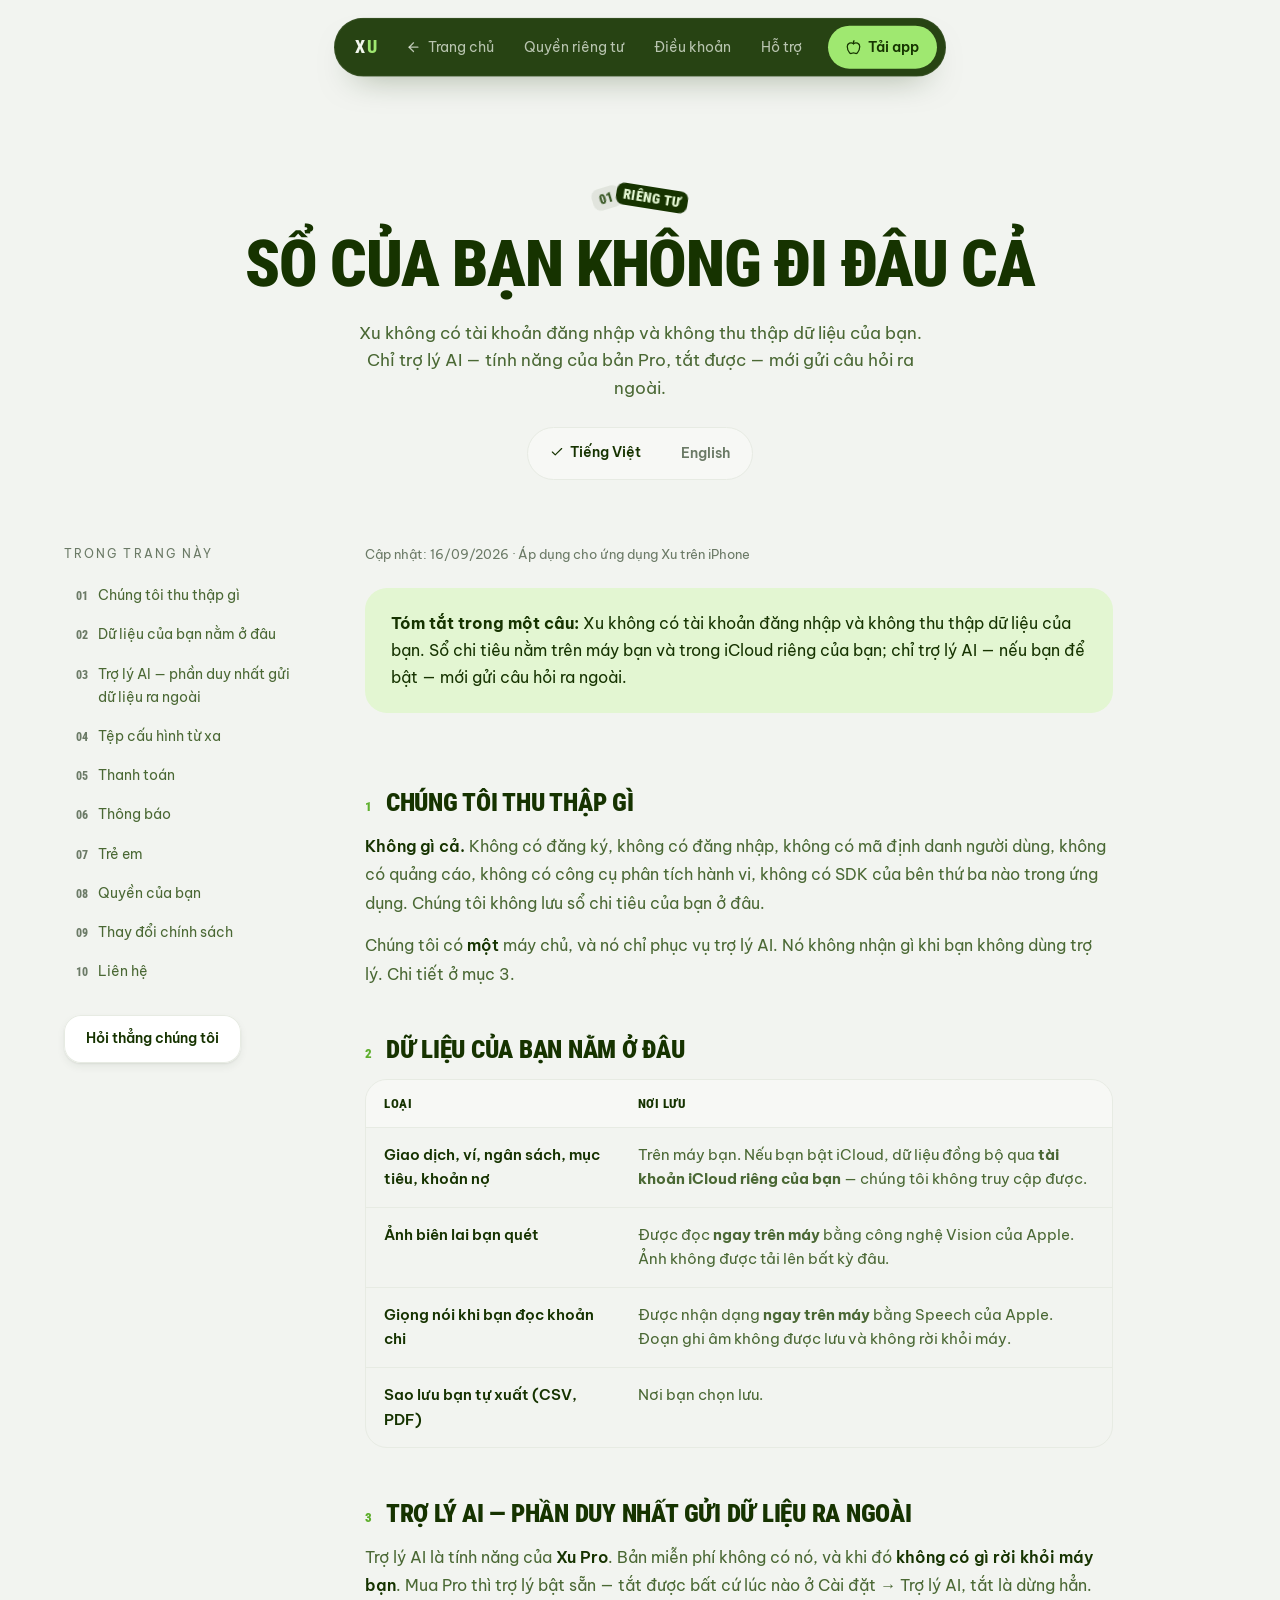
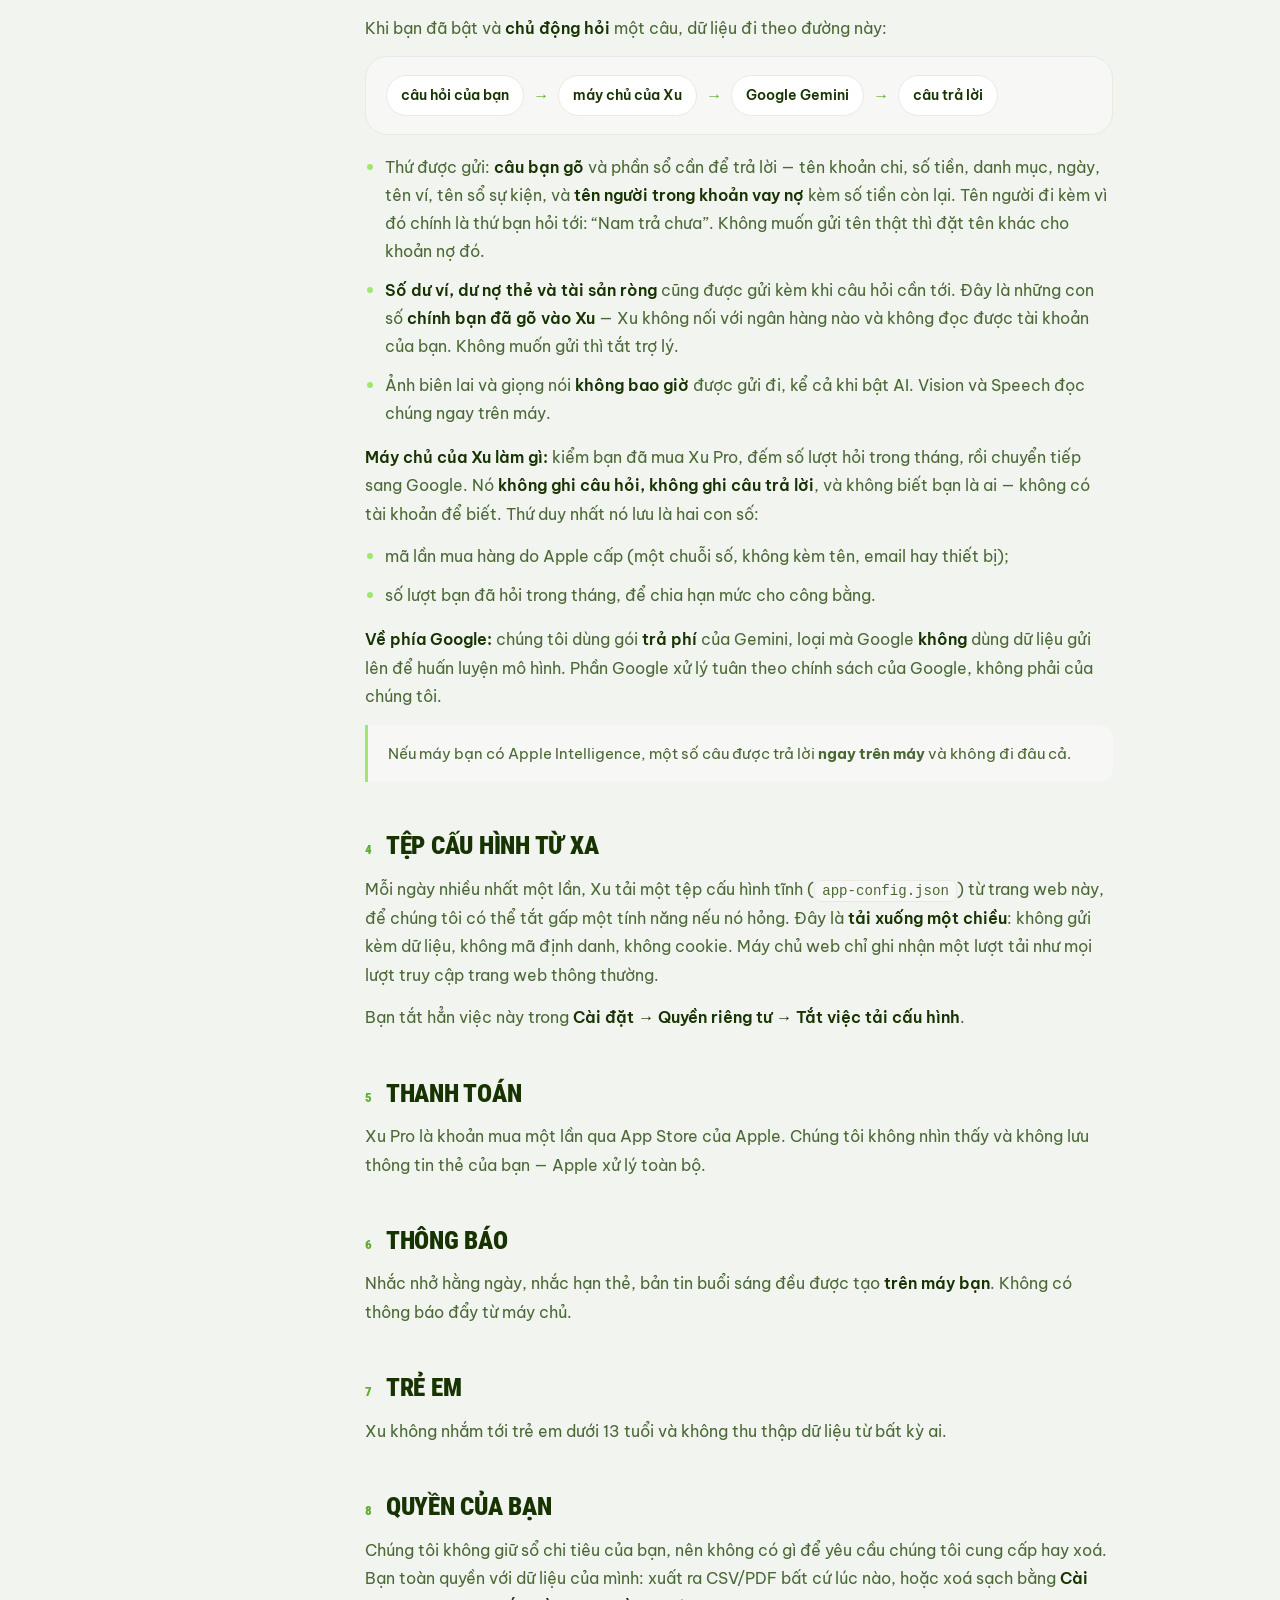
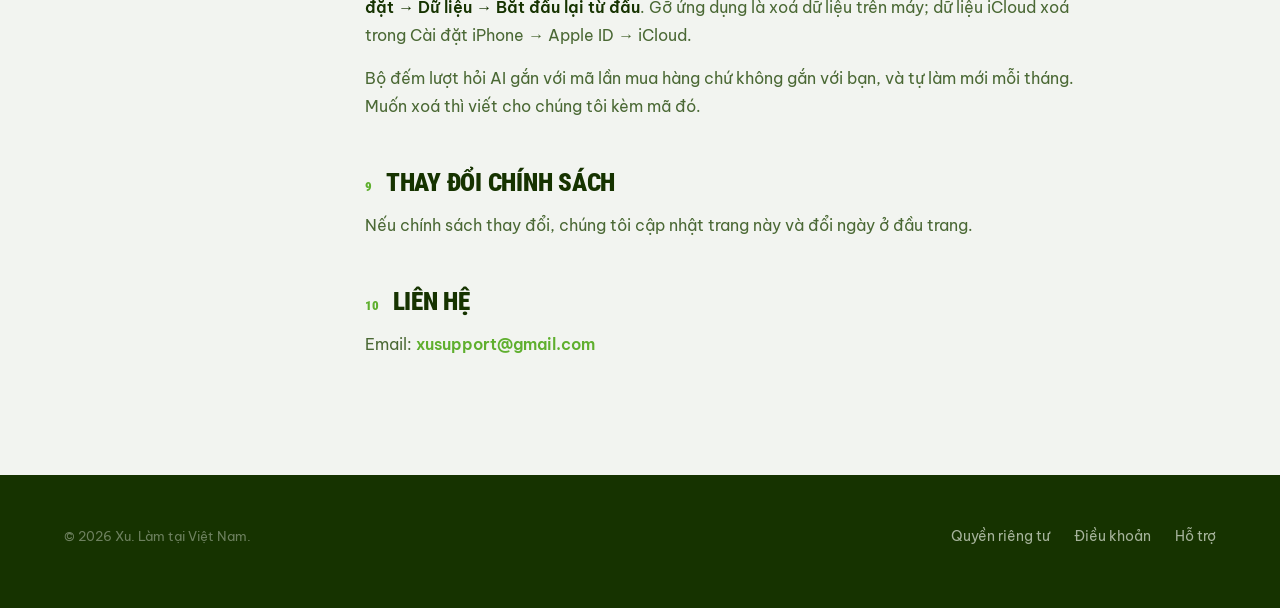
==== commit 31cb5636: "Thêm khối phím tắt, tiện ích và thẻ trợ lý AI" ====
--- a/privacy.html
+++ b/privacy.html
@@ -45,10 +45,10 @@
   "publisher": { "@type": "Organization", "name": "Xu", "url": "https://khanh1608.github.io/xu/" }
 }
 </script>
-  <script type="module" crossorigin src="./assets/privacy-7JQFpc13.js"></script>
-  <link rel="modulepreload" crossorigin href="./assets/Bottom-7vUYVK4K.js">
-  <link rel="modulepreload" crossorigin href="./assets/doc-xRJz5anH.js">
-  <link rel="stylesheet" crossorigin href="./assets/style-DfJXuz2M.css">
+  <script type="module" crossorigin src="./assets/privacy-Bu1WUH82.js"></script>
+  <link rel="modulepreload" crossorigin href="./assets/Bottom-BfIULQGo.js">
+  <link rel="modulepreload" crossorigin href="./assets/doc-Cn74sDqE.js">
+  <link rel="stylesheet" crossorigin href="./assets/style-CARMYZ4z.css">
 </head>
 <body>
 <div id="root"><header class="nav nav-doc"><div class="nav-pill"><a href="./" class="nav-brand" aria-label="Xu, về trang chủ">X<i>u</i></a><nav class="nav-links"><a href="./"><svg xmlns="http://www.w3.org/2000/svg" width="24" height="24" viewBox="0 0 24 24" fill="none" stroke="currentColor" stroke-width="2" stroke-linecap="round" stroke-linejoin="round" class="lucide lucide-arrow-left" aria-hidden="true"><path d="m12 19-7-7 7-7"></path><path d="M19 12H5"></path></svg> Trang chủ</a><a href="./privacy.html">Quyền riêng tư</a><a href="./terms.html">Điều khoản</a><a href="./support.html">Hỗ trợ</a></nav><a class="nav-cta" href="https://apps.apple.com/app/id6811918047"><svg xmlns="http://www.w3.org/2000/svg" width="24" height="24" viewBox="0 0 24 24" fill="none" stroke="currentColor" stroke-width="2" stroke-linecap="round" stroke-linejoin="round" class="lucide lucide-apple" aria-hidden="true"><path d="M12 6.528V3a1 1 0 0 1 1-1h0"></path><path d="M18.237 21A15 15 0 0 0 22 11a6 6 0 0 0-10-4.472A6 6 0 0 0 2 11a15.1 15.1 0 0 0 3.763 10 3 3 0 0 0 3.648.648 5.5 5.5 0 0 1 5.178 0A3 3 0 0 0 18.237 21"></path></svg> Tải app</a></div></header><main class="doc"><div class="wrap"><div class="shead doc-head"><div class="shead-tags"><span class="stag stag-num">01</span><span class="stag stag-name">Riêng tư</span></div><h2>Sổ của bạn không đi đâu cả</h2><p class="lede shead-lede">Xu không có tài khoản đăng nhập và không thu thập dữ liệu của bạn. Chỉ trợ lý AI — tính năng của bản Pro, tắt được — mới gửi câu hỏi ra ngoài.</p><div class="doc-lang" role="group" aria-label="Ngôn ngữ"><button aria-pressed="true" class="on"><span class="doc-lang-blob"></span><span><svg xmlns="http://www.w3.org/2000/svg" width="24" height="24" viewBox="0 0 24 24" fill="none" stroke="currentColor" stroke-width="2" stroke-linecap="round" stroke-linejoin="round" class="lucide lucide-check" aria-hidden="true"><path d="M20 6 9 17l-5-5"></path></svg>Tiếng Việt</span></button><button aria-pressed="false" class=""><span>English</span></button></div></div><div class="doc-grid"><aside class="doc-toc"><p class="doc-toc-h">Trong trang này</p><ol><li><a href="#vi-1">Chúng tôi thu thập gì</a></li><li><a href="#vi-2">Dữ liệu của bạn nằm ở đâu</a></li><li><a href="#vi-3">Trợ lý AI — phần duy nhất gửi dữ liệu ra ngoài</a></li><li><a href="#vi-4">Tệp cấu hình từ xa</a></li><li><a href="#vi-5">Thanh toán</a></li><li><a href="#vi-6">Thông báo</a></li><li><a href="#vi-7">Trẻ em</a></li><li><a href="#vi-8">Quyền của bạn</a></li><li><a href="#vi-9">Thay đổi chính sách</a></li><li><a href="#vi-10">Liên hệ</a></li></ol><div style="display:inline-flex;transform:none"><a class="btn btn-ghost btn-sm" href="mailto:xusupport@gmail.com">Hỏi thẳng chúng tôi</a></div></aside><article class="doc-main lang-vi"><div class="doc-body" lang="vi" data-lang="vi"><p class="doc-stamp">Cập nhật: 16/09/2026 · Áp dụng cho ứng dụng Xu trên iPhone</p><div class="doc-summary"><b>Tóm tắt trong một câu:</b> Xu không có tài khoản đăng nhập và không thu thập dữ liệu của bạn. Sổ chi tiêu nằm trên máy bạn và trong iCloud riêng của bạn; chỉ trợ lý AI — nếu bạn để bật — mới gửi câu hỏi ra ngoài.</div><section id="vi-1" class="doc-sec"><h2><span class="doc-num">1</span>Chúng tôi thu thập gì</h2><p><b>Không gì cả.</b> Không có đăng ký, không có đăng nhập, không có mã định danh người dùng, không có quảng cáo, không có công cụ phân tích hành vi, không có SDK của bên thứ ba nào trong ứng dụng. Chúng tôi không lưu sổ chi tiêu của bạn ở đâu.</p><p>Chúng tôi có <b>một</b> máy chủ, và nó chỉ phục vụ trợ lý AI. Nó không nhận gì khi bạn không dùng trợ lý. Chi tiết ở mục 3.</p></section><section id="vi-2" class="doc-sec"><h2><span class="doc-num">2</span>Dữ liệu của bạn nằm ở đâu</h2><div class="doc-table-wrap"><table class="doc-table"><thead><tr><th>Loại</th><th>Nơi lưu</th></tr></thead><tbody><tr><td>Giao dịch, ví, ngân sách, mục tiêu, khoản nợ</td><td>Trên máy bạn. Nếu bạn bật iCloud, dữ liệu đồng bộ qua <b>tài khoản iCloud riêng của bạn</b> — chúng tôi không truy cập được.</td></tr><tr><td>Ảnh biên lai bạn quét</td><td>Được đọc <b>ngay trên máy</b> bằng công nghệ Vision của Apple. Ảnh không được tải lên bất kỳ đâu.</td></tr><tr><td>Giọng nói khi bạn đọc khoản chi</td><td>Được nhận dạng <b>ngay trên máy</b> bằng Speech của Apple. Đoạn ghi âm không được lưu và không rời khỏi máy.</td></tr><tr><td>Sao lưu bạn tự xuất (CSV, PDF)</td><td>Nơi bạn chọn lưu.</td></tr></tbody></table></div></section><section id="vi-3" class="doc-sec"><h2><span class="doc-num">3</span>Trợ lý AI — phần duy nhất gửi dữ liệu ra ngoài</h2><p>Trợ lý AI là tính năng của <b>Xu Pro</b>. Bản miễn phí không có nó, và khi đó <b>không có gì rời khỏi máy bạn</b>. Mua Pro thì trợ lý bật sẵn — tắt được bất cứ lúc nào ở Cài đặt → Trợ lý AI, tắt là dừng hẳn.</p><p>Khi bạn đã bật và <b>chủ động hỏi</b> một câu, dữ liệu đi theo đường này:</p><div class="doc-flow"><span class="node">câu hỏi của bạn</span><span class="hop">→</span><span class="node">máy chủ của Xu</span><span class="hop">→</span><span class="node">Google Gemini</span><span class="hop">→</span><span class="node">câu trả lời</span></div><ul><li>Thứ được gửi: <b>câu bạn gõ</b> và phần sổ cần để trả lời — tên khoản chi, số tiền, danh mục, ngày, tên ví, tên sổ sự kiện, và <b>tên người trong khoản vay nợ</b> kèm số tiền còn lại. Tên người đi kèm vì đó chính là thứ bạn hỏi tới: “Nam trả chưa”. Không muốn gửi tên thật thì đặt tên khác cho khoản nợ đó.</li><li><b>Số dư ví, dư nợ thẻ và tài sản ròng</b> cũng được gửi kèm khi câu hỏi cần tới. Đây là những con số <b>chính bạn đã gõ vào Xu</b> — Xu không nối với ngân hàng nào và không đọc được tài khoản của bạn. Không muốn gửi thì tắt trợ lý.</li><li>Ảnh biên lai và giọng nói <b>không bao giờ</b> được gửi đi, kể cả khi bật AI. Vision và Speech đọc chúng ngay trên máy.</li></ul><p><b>Máy chủ của Xu làm gì:</b> kiểm bạn đã mua Xu Pro, đếm số lượt hỏi trong tháng, rồi chuyển tiếp sang Google. Nó <b>không ghi câu hỏi, không ghi câu trả lời</b>, và không biết bạn là ai — không có tài khoản để biết. Thứ duy nhất nó lưu là hai con số:</p><ul><li>mã lần mua hàng do Apple cấp (một chuỗi số, không kèm tên, email hay thiết bị);</li><li>số lượt bạn đã hỏi trong tháng, để chia hạn mức cho công bằng.</li></ul><p><b>Về phía Google:</b> chúng tôi dùng gói <b>trả phí</b> của Gemini, loại mà Google <b>không</b> dùng dữ liệu gửi lên để huấn luyện mô hình. Phần Google xử lý tuân theo chính sách của Google, không phải của chúng tôi.</p><div class="doc-note">Nếu máy bạn có Apple Intelligence, một số câu được trả lời <b>ngay trên máy</b> và không đi đâu cả.</div></section><section id="vi-4" class="doc-sec"><h2><span class="doc-num">4</span>Tệp cấu hình từ xa</h2><p>Mỗi ngày nhiều nhất một lần, Xu tải một tệp cấu hình tĩnh (<code>app-config.json</code>) từ trang web này, để chúng tôi có thể tắt gấp một tính năng nếu nó hỏng. Đây là <b>tải xuống một chiều</b>: không gửi kèm dữ liệu, không mã định danh, không cookie. Máy chủ web chỉ ghi nhận một lượt tải như mọi lượt truy cập trang web thông thường.</p><p>Bạn tắt hẳn việc này trong <b>Cài đặt → Quyền riêng tư → Tắt việc tải cấu hình</b>.</p></section><section id="vi-5" class="doc-sec"><h2><span class="doc-num">5</span>Thanh toán</h2><p>Xu Pro là khoản mua một lần qua App Store của Apple. Chúng tôi không nhìn thấy và không lưu thông tin thẻ của bạn — Apple xử lý toàn bộ.</p></section><section id="vi-6" class="doc-sec"><h2><span class="doc-num">6</span>Thông báo</h2><p>Nhắc nhở hằng ngày, nhắc hạn thẻ, bản tin buổi sáng đều được tạo <b>trên máy bạn</b>. Không có thông báo đẩy từ máy chủ.</p></section><section id="vi-7" class="doc-sec"><h2><span class="doc-num">7</span>Trẻ em</h2><p>Xu không nhắm tới trẻ em dưới 13 tuổi và không thu thập dữ liệu từ bất kỳ ai.</p></section><section id="vi-8" class="doc-sec"><h2><span class="doc-num">8</span>Quyền của bạn</h2><p>Chúng tôi không giữ sổ chi tiêu của bạn, nên không có gì để yêu cầu chúng tôi cung cấp hay xoá. Bạn toàn quyền với dữ liệu của mình: xuất ra CSV/PDF bất cứ lúc nào, hoặc xoá sạch bằng <b>Cài đặt → Dữ liệu → Bắt đầu lại từ đầu</b>. Gỡ ứng dụng là xoá dữ liệu trên máy; dữ liệu iCloud xoá trong Cài đặt iPhone → Apple ID → iCloud.</p><p>Bộ đếm lượt hỏi AI gắn với mã lần mua hàng chứ không gắn với bạn, và tự làm mới mỗi tháng. Muốn xoá thì viết cho chúng tôi kèm mã đó.</p></section><section id="vi-9" class="doc-sec"><h2><span class="doc-num">9</span>Thay đổi chính sách</h2><p>Nếu chính sách thay đổi, chúng tôi cập nhật trang này và đổi ngày ở đầu trang.</p></section><section id="vi-10" class="doc-sec"><h2><span class="doc-num">10</span>Liên hệ</h2><p>Email: <a href="mailto:xusupport@gmail.com">xusupport@gmail.com</a></p></section></div><div class="doc-body" lang="en" data-lang="en"><p class="doc-stamp">Updated: 16 September 2026 · Applies to the Xu iPhone app</p><div class="doc-summary"><b>In one sentence:</b> Xu has no login and collects nothing about you. Your records stay on your device and in your own iCloud; only the AI assistant — if you leave it on — sends your questions out.</div><section id="en-1" class="doc-sec"><h2><span class="doc-num">1</span>What we collect</h2><p><b>Nothing.</b> There is no sign-up, no login, no user identifier, no advertising, no behavioural analytics, and no third-party SDK in the app. We do not store your records anywhere.</p><p>We run <b>one</b> server, and it exists only to serve the AI assistant. It receives nothing when you don’t use the assistant. Details in section 3.</p></section><section id="en-2" class="doc-sec"><h2><span class="doc-num">2</span>Where your data lives</h2><div class="doc-table-wrap"><table class="doc-table"><thead><tr><th>Type</th><th>Stored</th></tr></thead><tbody><tr><td>Transactions, wallets, budgets, goals, debts</td><td>On your device. With iCloud enabled, it syncs through <b>your own iCloud account</b> — we cannot access it.</td></tr><tr><td>Receipt photos you scan</td><td>Read <b>entirely on-device</b> using Apple’s Vision framework. Images are never uploaded.</td></tr><tr><td>Your voice when you dictate an expense</td><td>Recognised <b>entirely on-device</b> using Apple’s Speech framework. The recording is never saved and never leaves your phone.</td></tr><tr><td>Backups you export (CSV, PDF)</td><td>Wherever you choose to save them.</td></tr></tbody></table></div></section><section id="en-3" class="doc-sec"><h2><span class="doc-num">3</span>The AI assistant — the only feature that sends data out</h2><p>The AI assistant is part of <b>Xu Pro</b>. The free version does not have it, and with the free version <b>nothing leaves your device</b>. Buying Pro turns the assistant on — you can switch it off at any time in Settings → AI assistant, and switching it off stops everything.</p><p>Once it is on and you <b>actively ask</b> a question, the data travels like this:</p><div class="doc-flow"><span class="node">your question</span><span class="hop">→</span><span class="node">Xu’s server</span><span class="hop">→</span><span class="node">Google Gemini</span><span class="hop">→</span><span class="node">the answer</span></div><ul><li>What is sent: <b>the text you typed</b> plus the parts of your ledger needed to answer — item names, amounts, categories, dates, wallet names, event names, and <b>the names of people in your loans</b> with the amounts outstanding. Names travel because they are what you are asking about (“has Nam paid me back?”). Rename the debt if you would rather not send a real name.</li><li><b>Wallet balances, card debt and net worth</b> are sent too when the question needs them. These are numbers <b>you typed into Xu yourself</b> — Xu connects to no bank and cannot read your accounts. If you would rather not send them, switch the assistant off.</li><li>Receipt images and your voice are <b>never</b> sent, even with AI enabled. Vision and Speech read them on the device.</li></ul><p><b>What Xu’s server does:</b> checks that you bought Xu Pro, counts your questions for the month, and forwards the request to Google. It <b>logs neither questions nor answers</b>, and it does not know who you are — there is no account for it to know. The only things it stores are two numbers:</p><ul><li>the purchase identifier issued by Apple (a string of digits, with no name, email or device attached);</li><li>how many questions you have asked this month, so the allowance is shared fairly.</li></ul><p><b>On Google’s side:</b> we use the <b>paid</b> Gemini tier, the one where Google does <b>not</b> use submitted data to train its models. What Google does is governed by Google’s policies, not ours.</p><div class="doc-note">If your device supports Apple Intelligence, some answers are produced <b>on the device itself</b> and go nowhere.</div></section><section id="en-4" class="doc-sec"><h2><span class="doc-num">4</span>Remote configuration file</h2><p>At most once a day, Xu downloads a static configuration file (<code>app-config.json</code>) from this website so we can switch off a feature quickly if it breaks. This is a <b>one-way download</b>: no data is attached, no identifiers, no cookies. The web server records a download the way it records any ordinary page visit.</p><p>You can disable it entirely in <b>Settings → Privacy → Stop downloading config</b>.</p></section><section id="en-5" class="doc-sec"><h2><span class="doc-num">5</span>Payments</h2><p>Xu Pro is a one-time purchase through Apple’s App Store. We never see or store your payment details; Apple handles everything.</p></section><section id="en-6" class="doc-sec"><h2><span class="doc-num">6</span>Notifications</h2><p>Daily reminders, card due-date alerts and the morning brief are all generated <b>on your device</b>. There are no server push notifications.</p></section><section id="en-7" class="doc-sec"><h2><span class="doc-num">7</span>Children</h2><p>Xu is not directed at children under 13 and collects no data from anyone.</p></section><section id="en-8" class="doc-sec"><h2><span class="doc-num">8</span>Your rights</h2><p>Because we hold none of your records, there is nothing to request from us or ask us to delete. You control everything: export to CSV/PDF any time, or erase it all with <b>Settings → Data → Start over</b>. Deleting the app removes on-device data; iCloud data is removed in iPhone Settings → Apple ID → iCloud.</p><p>The AI usage counter is tied to a purchase identifier rather than to you, and resets monthly. If you want it removed, email us with that identifier.</p></section><section id="en-9" class="doc-sec"><h2><span class="doc-num">9</span>Changes</h2><p>If this policy changes we update this page and the date at the top.</p></section><section id="en-10" class="doc-sec"><h2><span class="doc-num">10</span>Contact</h2><p>Email: <a href="mailto:xusupport@gmail.com">xusupport@gmail.com</a></p></section></div></article></div></div></main><footer class="foot"><div class="wrap foot-grid"><small>© 2026 Xu. Làm tại Việt Nam.</small><nav><a href="./privacy.html">Quyền riêng tư</a><a href="./terms.html">Điều khoản</a><a href="./support.html">Hỗ trợ</a></nav></div></footer></div>
--- a/assets/style-CARMYZ4z.css
+++ b/assets/style-CARMYZ4z.css
@@ -0,0 +1,2 @@
+:root{--canvas:#f2f4f0;--surface:#fff;--sunken:#f7f8f5;--ink:#163300;--ink-2:#4a6834;--ink-3:#6b7a66;--hairline:#e7ebe3;--dark:#0c1109;--dark-2:#161d12;--dark-3:#1d2618;--dark-line:#27321f;--paper:#f1f6ec;--paper-2:#f1f6eca8;--paper-3:#f1f6ec66;--lime:#9fe870;--lime-2:#c4f1a2;--lime-3:#e3f6d2;--lime-deep:#5faf2e;--display:"Roboto Condensed", "Arial Narrow", system-ui, sans-serif;--body:"Be Vietnam Pro", -apple-system, BlinkMacSystemFont, "Segoe UI", sans-serif;--r-sm:14px;--r-md:22px;--r-lg:30px;--r-xl:44px;--r-2xl:72px;--r-pill:999px;--gut:clamp(20px, 5vw, 80px);--ease:cubic-bezier(.16, 1, .3, 1)}*,:before,:after{box-sizing:border-box}html{-webkit-text-size-adjust:100%;background:var(--canvas)}body{background:var(--canvas);color:var(--ink);font-family:var(--body);-webkit-font-smoothing:antialiased;margin:0;font-size:16px;line-height:1.65;overflow-x:clip}img,svg{max-width:100%;height:auto;display:block}a{color:inherit;text-decoration:none}button{font:inherit}::selection{background:var(--lime);color:var(--ink)}:focus-visible{outline:2px solid var(--lime-deep);outline-offset:3px;border-radius:6px}.wrap{width:min(1240px, 100% - var(--gut) * 2);margin-inline:auto}h1,h2,h3,h4{font-family:var(--display);text-transform:uppercase;letter-spacing:-.015em;text-wrap:balance;margin:0;font-weight:800;line-height:.94}h1{font-size:clamp(2.9rem,8.2vw,6.6rem)}h2{letter-spacing:-.02em;font-size:clamp(2rem,5.2vw,4rem);font-weight:900;line-height:1.0625}h3{font-size:clamp(1.3rem,2.4vw,1.9rem);line-height:1.05}h4{letter-spacing:.01em;font-size:clamp(1.02rem,1.5vw,1.2rem)}p{margin:0}.lede{color:var(--ink-2);max-width:60ch;font-size:clamp(1rem,1.3vw,1.12rem)}.dark{background:var(--dark);color:var(--paper);--ink:var(--paper);--ink-2:var(--paper-2);--ink-3:var(--paper-3);--surface:var(--dark-2);--sunken:var(--dark-3);--hairline:var(--dark-line)}.eyebrow{letter-spacing:.2em;text-transform:uppercase;color:var(--ink-3);align-items:center;gap:12px;font-size:.72rem;display:inline-flex}.eyebrow b{font-family:var(--display);color:var(--lime-deep);letter-spacing:.06em;font-size:.82rem;font-weight:800}.dark .eyebrow b,.feat .eyebrow b{color:var(--lime)}.eyebrow:after{content:"";background:var(--hairline);width:40px;height:1px}.shead-tags{align-items:center;margin-bottom:22px;display:inline-flex}.stag{font-family:var(--display);text-transform:uppercase;letter-spacing:.02em;white-space:nowrap;will-change:transform;border-radius:8px;padding:1px 7px 0;font-size:14px;font-weight:900;line-height:1.5}.stag-num{color:#3c5a28;background:#16330014;transform:rotate(-17deg)}.stag-name{background:var(--ink);color:var(--lime-3);margin-left:-4px;transform:rotate(9deg)}.dark .stag-num{color:var(--paper-2);background:#f1f6ec21}.dark .stag-name{background:var(--lime);color:#0c1109}.shead{text-align:center;flex-direction:column;align-items:center;width:min(817px,100%);margin:0 auto 56px;display:flex}.shead h2{text-align:center}.shead-lede{max-width:54ch;margin-top:20px}.wword{white-space:nowrap;display:inline-block}.wch{will-change:transform, filter, opacity;display:inline-block}.btn{cursor:pointer;white-space:nowrap;isolation:isolate;height:60px;transition:translate .25s var(--ease), filter .25s var(--ease);border:0;border-radius:22px;justify-content:center;align-items:center;gap:9px;padding:0 30px;font-size:.97rem;font-weight:600;display:inline-flex;position:relative;overflow:hidden}.btn svg{width:18px;height:18px}.btn:hover{filter:brightness(1.05);translate:0 -2px}.btn:active{translate:0 1px}.btn-lime{color:#163300;background:linear-gradient(#b4ef8e 0%,#74c447 100%);box-shadow:inset 0 1px #ffffff8c,0 1px 2px #2d5a1457,0 3px 3px #2d5a144d,0 8px 5px #2d5a142b,0 13px 5px #2d5a140d}.btn-lime:before{content:"";z-index:-1;transition:translate .7s var(--ease);background:linear-gradient(110deg,#0000 20%,#ffffff73 50%,#0000 80%);position:absolute;inset:0;translate:-110%}.btn-lime:hover:before{translate:110%}.btn-dark{color:var(--lime-3);background:linear-gradient(#2f4a1e 0%,#0e1f06 100%);box-shadow:inset 0 1px #ffffff29,0 1px 2px #0a16045c,0 3px 3px #0a16044f,0 7px 4px #0a16042e,0 12px 5px #0a16040f}.btn-ghost{background:var(--surface);color:var(--ink);box-shadow:inset 0 0 0 1px var(--hairline), 0 1px 2px #16330014, 0 4px 8px #1633000f}.btn-ghost:hover{background:var(--sunken)}.btn-sm{border-radius:17px;height:48px;padding:0 22px;font-size:.9rem}.chip-ic{background:var(--sunken);width:40px;height:40px;color:var(--ink);border:1px solid var(--hairline);border-radius:50%;flex:none;place-items:center;display:grid}.chip-ic svg{width:18px;height:18px}.chip-ic.on{background:var(--lime);color:#163300;border-color:#0000}.progress{z-index:90;transform-origin:0;background:var(--lime-deep);height:2px;position:fixed;inset:0 0 auto}.nav{z-index:80;pointer-events:none;padding-inline:var(--gut);justify-content:center;display:flex;position:fixed;inset:16px 0 auto}.nav-pill{pointer-events:auto;border-radius:var(--r-pill);-webkit-backdrop-filter:blur(20px);color:var(--paper);background:#163300eb;border:1px solid #ffffff14;align-items:center;gap:4px;padding:7px 8px 7px 20px;display:flex;box-shadow:0 16px 34px -20px #16330080}.nav-brand{font-family:var(--display);text-transform:uppercase;letter-spacing:.06em;margin-right:10px;font-size:1.1rem;font-weight:800}.nav-brand i{color:var(--lime);font-style:normal}.nav-links{gap:2px;display:flex}.nav-links a{color:#f1f6ecb8;border-radius:var(--r-pill);padding:9px 14px;font-size:.86rem;transition:color .22s;position:relative}.nav-links a:hover{color:var(--paper)}.nav-blob{border-radius:var(--r-pill);z-index:-1;background:#f1f6ec1a;position:absolute;inset:0}.nav-cta{border-radius:var(--r-pill);background:var(--lime);color:#163300;align-items:center;gap:7px;margin-left:8px;padding:10px 18px;font-size:.86rem;font-weight:600;display:inline-flex}.nav-cta svg{width:15px;height:15px}@media (width<=880px){.nav-links{display:none}}.hero{text-align:center;background:linear-gradient(180deg, #a9ec7c 0%, #c4f1a2 30%, #e3f6d2 58%, var(--canvas) 92%);padding:150px 0 clamp(60px,7vw,96px);position:relative;overflow:clip}.hero-orb{aspect-ratio:1;pointer-events:none;background:radial-gradient(circle,#fff9 0%,#e3f6d252 42%,#0000 68%);border-radius:50%;width:min(1180px,132vw);position:absolute;top:-34%;left:50%;translate:-50%}.hero-cursor{aspect-ratio:1;pointer-events:none;background:radial-gradient(circle,#ffffff73,#0000 62%);border-radius:50%;width:520px;margin:-260px 0 0 -260px;position:absolute;top:0;left:0}.hero-art{z-index:1;justify-content:center;height:clamp(290px,32vw,400px);display:flex;position:relative}.hero-copy{z-index:2;position:relative}.hero h1{margin:0}.hline{display:block;overflow:hidden}.hline>span{display:block}.hline .l1{color:var(--ink)}.hline .l2{color:#1633006b}.hero .lede{color:#3c5a28;margin:26px auto 32px}.hero-actions{flex-wrap:wrap;justify-content:center;gap:12px;display:flex}.hero-note{color:#5b7548;margin-top:20px;font-size:.84rem}.btn-dark{color:var(--lime-3);background:#3f5a31}.btn-dark:hover{background:#33491f}.stage-inner{aspect-ratio:480/981;width:min(430px,82vw);position:relative}.stage-inner .phone{width:68%;position:absolute;top:0;left:50%;translate:-50%}.phone{z-index:2;background:linear-gradient(155deg,#2a3622,#0e150a);border-radius:46px;padding:10px;box-shadow:0 50px 90px -30px #16330080,0 0 0 1px #1633001f;-webkit-mask-image:linear-gradient(#000 0% 58%,#0000 92%);mask-image:linear-gradient(#000 0% 58%,#0000 92%)}.phone-screen{background:var(--canvas);border-radius:37px;overflow:hidden}.stage-glass{z-index:2;-webkit-backdrop-filter:blur(20px);pointer-events:none;background:#ffffff42;border:1px solid #fff6;border-radius:80px;width:168%;height:46%;position:absolute;top:14%;left:50%;translate:-50%}.marquee{background:var(--ink);color:var(--lime-3);padding:17px 0;overflow:hidden;-webkit-mask-image:linear-gradient(90deg,#0000,#000 10% 90%,#0000);mask-image:linear-gradient(90deg,#0000,#000 10% 90%,#0000)}.marquee-track{width:max-content;display:flex}.marquee-item{font-family:var(--display);text-transform:uppercase;letter-spacing:.05em;white-space:nowrap;align-items:center;font-size:.98rem;font-weight:700;display:flex}.marquee-item span{align-items:center;gap:15px;padding-right:15px;display:inline-flex}.marquee-item svg{width:14px;height:14px;color:var(--lime)}.sec{padding:clamp(80px,10vw,150px) 0;scroll-margin-top:92px;position:relative}.sec-head{gap:20px;margin-bottom:56px;display:grid}@media (width>=940px){.sec-head{grid-template-columns:1.3fr 1fr;align-items:end;gap:56px}}.round-top{border-radius:var(--r-2xl) var(--r-2xl) 0 0}.round-bottom{border-radius:0 0 var(--r-2xl) var(--r-2xl)}.stats{background:var(--hairline);border:1px solid var(--hairline);border-radius:var(--r-xl);gap:1px;display:grid;overflow:hidden}@media (width>=820px){.stats{grid-template-columns:repeat(3,1fr)}}.stat{background:var(--surface);padding:clamp(26px,3.6vw,42px)}.stat .chip-ic{margin-bottom:20px}.stat .n{font-family:var(--display);color:var(--lime-deep);font-variant-numeric:tabular-nums;font-size:clamp(2.5rem,4.6vw,3.7rem);font-weight:800;line-height:1}.stat .t{margin-top:8px;font-weight:600}.stat .d{color:var(--ink-2);margin-top:5px;font-size:.9rem}.story{font-family:var(--display);text-transform:uppercase;letter-spacing:-.01em;max-width:19ch;font-size:clamp(1.7rem,4.4vw,3.4rem);font-weight:800;line-height:1.16}@media (width>=900px){.story{max-width:26ch}}.story .w{display:inline-block}.story .pill{border-radius:var(--r-pill);background:var(--lime);color:#163300;padding:0 18px;display:inline-block}.steps{gap:18px;display:grid}@media (width>=880px){.steps{grid-template-columns:repeat(3,1fr)}}.step{border:1px solid var(--hairline);border-radius:var(--r-xl);background:var(--surface);padding:clamp(24px,3vw,36px)}.step-top{justify-content:space-between;align-items:center;display:flex}.step .num{font-family:var(--display);color:var(--hairline);font-size:3rem;font-weight:800;line-height:.8}.step h4{margin:20px 0 10px}.step p{color:var(--ink-2);font-size:.94rem}.stack{gap:26px;display:grid}.feat{border-radius:var(--r-2xl);background:var(--dark-2);color:var(--paper);border:1px solid var(--dark-line);--ink:var(--paper);--ink-2:var(--paper-2);--ink-3:var(--paper-3);--hairline:var(--dark-line);--surface:var(--dark-3);--sunken:var(--dark-3);padding:clamp(26px,4vw,54px);position:sticky;overflow:hidden}.feat-grid{align-items:center;gap:32px;display:grid}@media (width>=920px){.feat-grid{grid-template-columns:1fr 320px;gap:54px}}.feat h3{margin:14px 0}.feat ul{margin:24px 0 0;padding:0;list-style:none}.feat li{border-top:1px solid var(--dark-line);color:var(--paper-2);align-items:center;gap:16px;padding:13px 0;font-size:.94rem;display:flex}.feat li:first-child{border-top:0;padding-top:0}.feat li>span:first-child{flex:1}.feat li .chip-ic{border-color:var(--dark-line);color:var(--lime);background:#f1f6ec0d;width:36px;height:36px}.feat-shot{border:1px solid var(--dark-line);border-radius:28px;max-height:450px;overflow:hidden;box-shadow:0 36px 66px -30px #000000e6}.feat-shot img{object-fit:cover;object-position:top;height:100%}.try{border-radius:var(--r-2xl);border:1px solid var(--hairline);background:var(--surface);padding:clamp(26px,4vw,52px)}.try-field{margin-top:24px;position:relative}.try-field input{border-radius:var(--r-pill);border:1px solid var(--hairline);background:var(--sunken);width:100%;color:var(--ink);font:inherit;padding:17px 54px 17px 22px;font-size:1rem;transition:border-color .25s,background .25s}.try-field input:focus{border-color:var(--lime-deep);background:var(--surface);outline:none}.try-field .ic{color:var(--ink-3);pointer-events:none;position:absolute;top:50%;right:20px;translate:0 -50%}.try-field .ic svg{width:19px;height:19px}.try-examples{flex-wrap:wrap;gap:8px;margin-top:16px;display:flex}.try-examples button{cursor:pointer;border-radius:var(--r-pill);border:1px solid var(--hairline);color:var(--ink-2);background:0 0;padding:8px 15px;font-size:.82rem;transition:border-color .22s,color .22s,background .22s}.try-examples button:hover{border-color:var(--lime-deep);color:var(--lime-deep);background:var(--lime-3)}.try-out{gap:10px;min-height:74px;margin-top:26px;display:grid}.try-row{border-radius:var(--r-md);background:var(--sunken);border:1px solid var(--hairline);align-items:center;gap:14px;padding:14px 18px;display:flex}.try-row .nm{font-weight:600}.try-row .cat{color:var(--ink-3);font-size:.76rem}.try-row .amt{font-family:var(--display);font-variant-numeric:tabular-nums;margin-left:auto;font-size:1.18rem;font-weight:800}.try-sum{color:var(--ink-3);align-items:center;gap:8px;margin-top:16px;font-size:.86rem;display:flex}.try-sum b{font-family:var(--display);color:var(--lime-deep);font-size:1.05rem;font-weight:800}.bento{gap:18px;display:grid}@media (width>=900px){.bento{grid-template-columns:1.35fr 1fr}}.card{border:1px solid var(--hairline);border-radius:var(--r-xl);background:var(--surface);padding:clamp(24px,3vw,40px)}.card h4{margin:18px 0 16px}.card ul{gap:14px;margin:0;padding:0;list-style:none;display:grid}.card li{color:var(--ink-2);align-items:flex-start;gap:12px;font-size:.94rem;display:flex}.card li svg{width:18px;height:18px;color:var(--lime-deep);flex:none;margin-top:3px}.price{gap:18px;display:grid}@media (width>=860px){.price{grid-template-columns:1fr 1fr}}.plan{border-radius:var(--r-2xl);border:1px solid var(--hairline);background:var(--surface);flex-direction:column;padding:clamp(28px,3.4vw,44px);display:flex;position:relative}.plan.hot{color:var(--paper);--ink:var(--paper);--ink-2:var(--paper-2);--hairline:var(--dark-line);background:#163300;border-color:#0000}.plan.hot li svg{color:var(--lime)}.plan .tag{border-radius:var(--r-pill);background:var(--lime);color:#163300;padding:5px 12px;font-size:.7rem;font-weight:600;position:absolute;top:24px;right:24px}.plan .amt{font-family:var(--display);margin:14px 0 8px;font-size:clamp(2.5rem,4.6vw,3.4rem);font-weight:800;line-height:1}.plan ul{gap:12px;margin:22px 0 26px;padding:0;list-style:none;display:grid}.plan li{color:var(--ink-2);align-items:flex-start;gap:11px;font-size:.94rem;display:flex}.plan li svg{width:17px;height:17px;color:var(--lime-deep);flex:none;margin-top:4px}.plan .btn{margin-top:auto}.faq{border-top:1px solid var(--hairline)}.faq-item{border-bottom:1px solid var(--hairline)}.faq-q{cursor:pointer;width:100%;color:var(--ink);text-align:left;font-family:var(--display);text-transform:uppercase;background:0 0;border:0;align-items:center;gap:18px;padding:22px 0;font-size:clamp(1rem,1.9vw,1.4rem);font-weight:700;line-height:1.15;display:flex}.faq-sign{border:1px solid var(--hairline);width:34px;height:34px;color:var(--lime-deep);border-radius:50%;flex:none;place-items:center;margin-left:auto;display:grid}.faq-sign svg{width:17px;height:17px}.faq-a{overflow:hidden}.faq-a p{color:var(--ink-2);max-width:68ch;padding-bottom:24px}.cta{text-align:center;padding:clamp(74px, 9vw, 130px) var(--gut);color:var(--ink);background:linear-gradient(#c4f1a2,#e3f6d2);position:relative;overflow:clip}.cta .lede{color:#3c5a28;margin:0 auto 30px}.cta h2{margin-bottom:20px}.cta-rings{aspect-ratio:1;pointer-events:none;border:1px solid #16330017;border-radius:50%;width:min(880px,118vw);position:absolute;inset:auto 50% -55% auto;translate:50%}.cta-rings:after,.cta-rings:before{content:"";border:1px solid #16330012;border-radius:50%;position:absolute}.cta-rings:before{inset:90px}.cta-rings:after{inset:180px}.foot{background:var(--ink);color:var(--paper);padding:50px 0 60px}.foot-grid{flex-wrap:wrap;justify-content:space-between;align-items:center;gap:26px;display:flex}.foot nav{flex-wrap:wrap;gap:24px;display:flex}.foot a{color:var(--paper-2);font-size:.9rem;transition:color .2s}.foot a:hover{color:var(--lime)}.foot small{color:var(--paper-3);font-size:.82rem}@media (prefers-reduced-motion:reduce){.marquee-track{animation:none!important}.btn-lime:before{display:none}}.hcard{position:absolute}.hcard>div{background:#fffffff0;border:1px solid #16330012;border-radius:20px;padding:15px 17px;box-shadow:0 26px 46px -22px #1633006b}.hcard-lg>div{border-radius:26px;padding:18px 20px}.hcard-k{color:var(--ink-3);letter-spacing:.08em;text-transform:uppercase;font-size:.66rem;line-height:1.5}.hcard-t{color:var(--ink);font-size:.88rem;font-weight:600}.hcard-v{font-family:var(--display);color:var(--ink);margin-top:1px;font-size:1.62rem;font-weight:800;line-height:1.1}.hcard-sub{color:var(--ink-3);margin-top:2px;font-size:.68rem}.hcard-row{align-items:center;gap:10px;display:flex}.hcard-row .chip-ic{width:36px;height:36px}.hcard-row .chip-ic svg{width:17px;height:17px}.hbar{background:var(--hairline);border-radius:99px;height:5px;margin:9px 0 6px}.hbar i{background:var(--lime-deep);border-radius:99px;height:100%;display:block}.hcard-foot{color:var(--ink-3);justify-content:space-between;font-size:.64rem;display:flex}.hcard-top{border-bottom:1px solid var(--hairline);align-items:baseline;gap:7px;margin-bottom:4px;padding-bottom:8px;display:flex}.hcard-top b{color:var(--ink-3);font-size:.76rem;font-weight:500}.hcard-top span{font-family:var(--display);color:var(--ink);margin-left:auto;font-size:1.1rem;font-weight:800}.hrow{align-items:center;gap:8px;padding:5px 0;display:flex}.hrow-ic{background:var(--lime-3);width:26px;height:26px;color:var(--lime-deep);border-radius:7px;flex:none;place-items:center;display:grid}.hrow-ic svg{width:14px;height:14px}.hrow-nm{color:var(--ink);font-size:.8rem;font-weight:600}.hrow-amt{font-family:var(--display);white-space:nowrap;color:var(--ink);margin-left:auto;font-size:.84rem;font-weight:800}@media (width<=980px){.hero-art{height:clamp(250px,44vw,330px)}.hcard-lg:first-of-type{display:none}}@media (width<=720px){.hero{padding-top:124px}.stage-inner{width:min(300px,84vw)}.stage-glass{display:none}.hcard>div{border-radius:16px;padding:12px 13px}.hcard-v{font-size:1.24rem}.hero-art{height:240px}}.nav-doc{position:sticky;top:18px}.nav-doc .nav-links a{align-items:center;gap:7px;display:inline-flex}.nav-doc .nav-links svg{width:15px;height:15px}.doc{padding:clamp(96px,10vw,140px) 0 clamp(70px,8vw,110px)}.doc-head{margin-bottom:clamp(40px,5vw,64px)}.doc-lang{border-radius:var(--r-pill);background:var(--sunken);border:1px solid var(--hairline);gap:4px;margin-top:26px;padding:4px;display:inline-flex}.doc-lang button{cursor:pointer;font-family:var(--body);color:var(--ink-3);border-radius:var(--r-pill);transition:color .25s var(--ease);background:0 0;border:0;padding:9px 18px;font-size:.86rem;font-weight:600;position:relative}.doc-lang button.on{color:#163300}.doc-lang button>span{z-index:1;align-items:center;gap:6px;display:inline-flex;position:relative}.doc-lang button svg{width:14px;height:14px}.doc-lang-blob{border-radius:var(--r-pill);background:var(--lime);z-index:0;position:absolute;inset:0}.doc-grid{align-items:start;gap:clamp(32px,4vw,56px);display:grid}@media (width>=1000px){.doc-grid{grid-template-columns:250px 1fr}}.doc-toc{position:sticky;top:108px}@media (width<=999px){.doc-toc{position:static}}.doc-toc-h{letter-spacing:.18em;text-transform:uppercase;color:var(--ink-3);margin-bottom:14px;font-size:.72rem}.doc-toc ol{counter-reset:toc;gap:2px;margin:0 0 24px;padding:0;list-style:none;display:grid}.doc-toc li{counter-increment:toc}.doc-toc ol a{color:var(--ink-2);transition:background .2s var(--ease), color .2s var(--ease);border-radius:11px;gap:10px;padding:7px 12px;font-size:.88rem;text-decoration:none;display:flex}.doc-toc ol a:before{content:counter(toc, decimal-leading-zero);font-family:var(--display);color:var(--ink-3);padding-top:2px;font-size:.78rem;font-weight:800}.doc-toc ol a:hover{background:var(--sunken);color:var(--lime-deep)}.doc-main{max-width:68ch}.doc-main [data-lang]{display:none}.doc-main.lang-vi [data-lang=vi],.doc-main.lang-en [data-lang=en]{display:block}.doc-stamp{color:var(--ink-3);margin-bottom:22px;font-size:.82rem}.doc-summary{border-radius:var(--r-md);background:var(--lime-3);color:#163300;margin-bottom:42px;padding:22px 26px;font-size:1rem;line-height:1.7}.doc-sec{padding-top:34px;scroll-margin-top:110px}.doc-sec h2{letter-spacing:-.01em;align-items:baseline;gap:14px;margin-bottom:14px;font-size:clamp(1.2rem,2vw,1.55rem);line-height:1.15;display:flex}.doc-num{color:var(--lime-deep);flex:none;padding-top:2px;font-size:.82rem}.doc-sec p{color:var(--ink-2);margin-bottom:14px;line-height:1.78}.doc-sec p b,.doc-sec li b{color:var(--ink);font-weight:600}.doc-sec a{color:var(--lime-deep);font-weight:600}.doc-sec code{background:var(--sunken);border:1px solid var(--hairline);border-radius:7px;padding:2px 7px;font-family:ui-monospace,SFMono-Regular,Menlo,monospace;font-size:.88em}.doc-sec ul{gap:11px;margin:0 0 16px;padding:0;list-style:none;display:grid}.doc-sec li{color:var(--ink-2);padding-left:20px;line-height:1.75;position:relative}.doc-sec li:before{content:"";background:var(--lime);border-radius:50%;width:6px;height:6px;position:absolute;top:11px;left:2px}.doc-note{border-left:3px solid var(--lime);background:var(--sunken);color:var(--ink-2);border-radius:0 14px 14px 0;margin-bottom:16px;padding:16px 20px;font-size:.94rem;line-height:1.7}.doc-flow{border-radius:var(--r-md);background:var(--sunken);border:1px solid var(--hairline);flex-wrap:wrap;align-items:center;gap:9px;margin-bottom:18px;padding:18px 20px;display:flex}.doc-flow .node{color:var(--ink);background:var(--surface);border-radius:var(--r-pill);border:1px solid var(--hairline);padding:8px 14px;font-size:.86rem;font-weight:600}.doc-flow .hop{color:var(--lime-deep);font-weight:700}.doc-table-wrap{border-radius:var(--r-md);border:1px solid var(--hairline);margin-bottom:18px;overflow-x:auto}.doc-table{border-collapse:collapse;width:100%;font-size:.93rem}.doc-table th{text-align:left;font-family:var(--display);text-transform:uppercase;letter-spacing:.04em;background:var(--sunken);color:var(--ink);padding:13px 18px;font-size:.8rem;font-weight:800}.doc-table td{border-top:1px solid var(--hairline);color:var(--ink-2);vertical-align:top;padding:15px 18px;line-height:1.65}.doc-table td:first-child{color:var(--ink);width:34%;font-weight:600}.doc-q{font-family:var(--body);text-transform:none;letter-spacing:0;color:var(--ink);border-left:3px solid var(--lime);margin:30px 0 10px;padding-left:16px;font-size:1rem;font-weight:600;line-height:1.5}.doc-sec>.doc-q:first-of-type{margin-top:8px}.ways{gap:16px;display:grid}@media (width>=720px){.ways{grid-template-columns:repeat(2,1fr)}}@media (width>=1060px){.ways{grid-template-columns:repeat(3,1fr)}}.way{border-radius:var(--r-xl);background:var(--surface);border:1px solid var(--hairline);flex-direction:column;padding:clamp(24px,2.6vw,32px);display:flex}.way h4{margin:18px 0 9px}.way p{color:var(--ink-2);font-size:.95rem;line-height:1.7}.way-tags{flex-wrap:wrap;gap:7px;margin-top:auto;padding-top:18px;display:flex}.way-tags span{color:var(--ink-2);background:var(--sunken);border:1px solid var(--hairline);border-radius:var(--r-pill);padding:6px 12px;font-size:.78rem;font-weight:600}.more{border-top:1px solid var(--hairline);gap:0;margin-top:clamp(44px,5vw,70px);display:grid}@media (width>=720px){.more{grid-template-columns:repeat(2,1fr);column-gap:46px}}.more-item{border-bottom:1px solid var(--hairline);grid-template-columns:auto 1fr;align-items:start;column-gap:16px;padding:22px 0;display:grid}.more-item .chip-ic{grid-row:span 2}.more-item h4{margin:2px 0 6px}.more-item p{color:var(--ink-2);grid-column:2;font-size:.92rem;line-height:1.65}
+/*$vite$:1*/
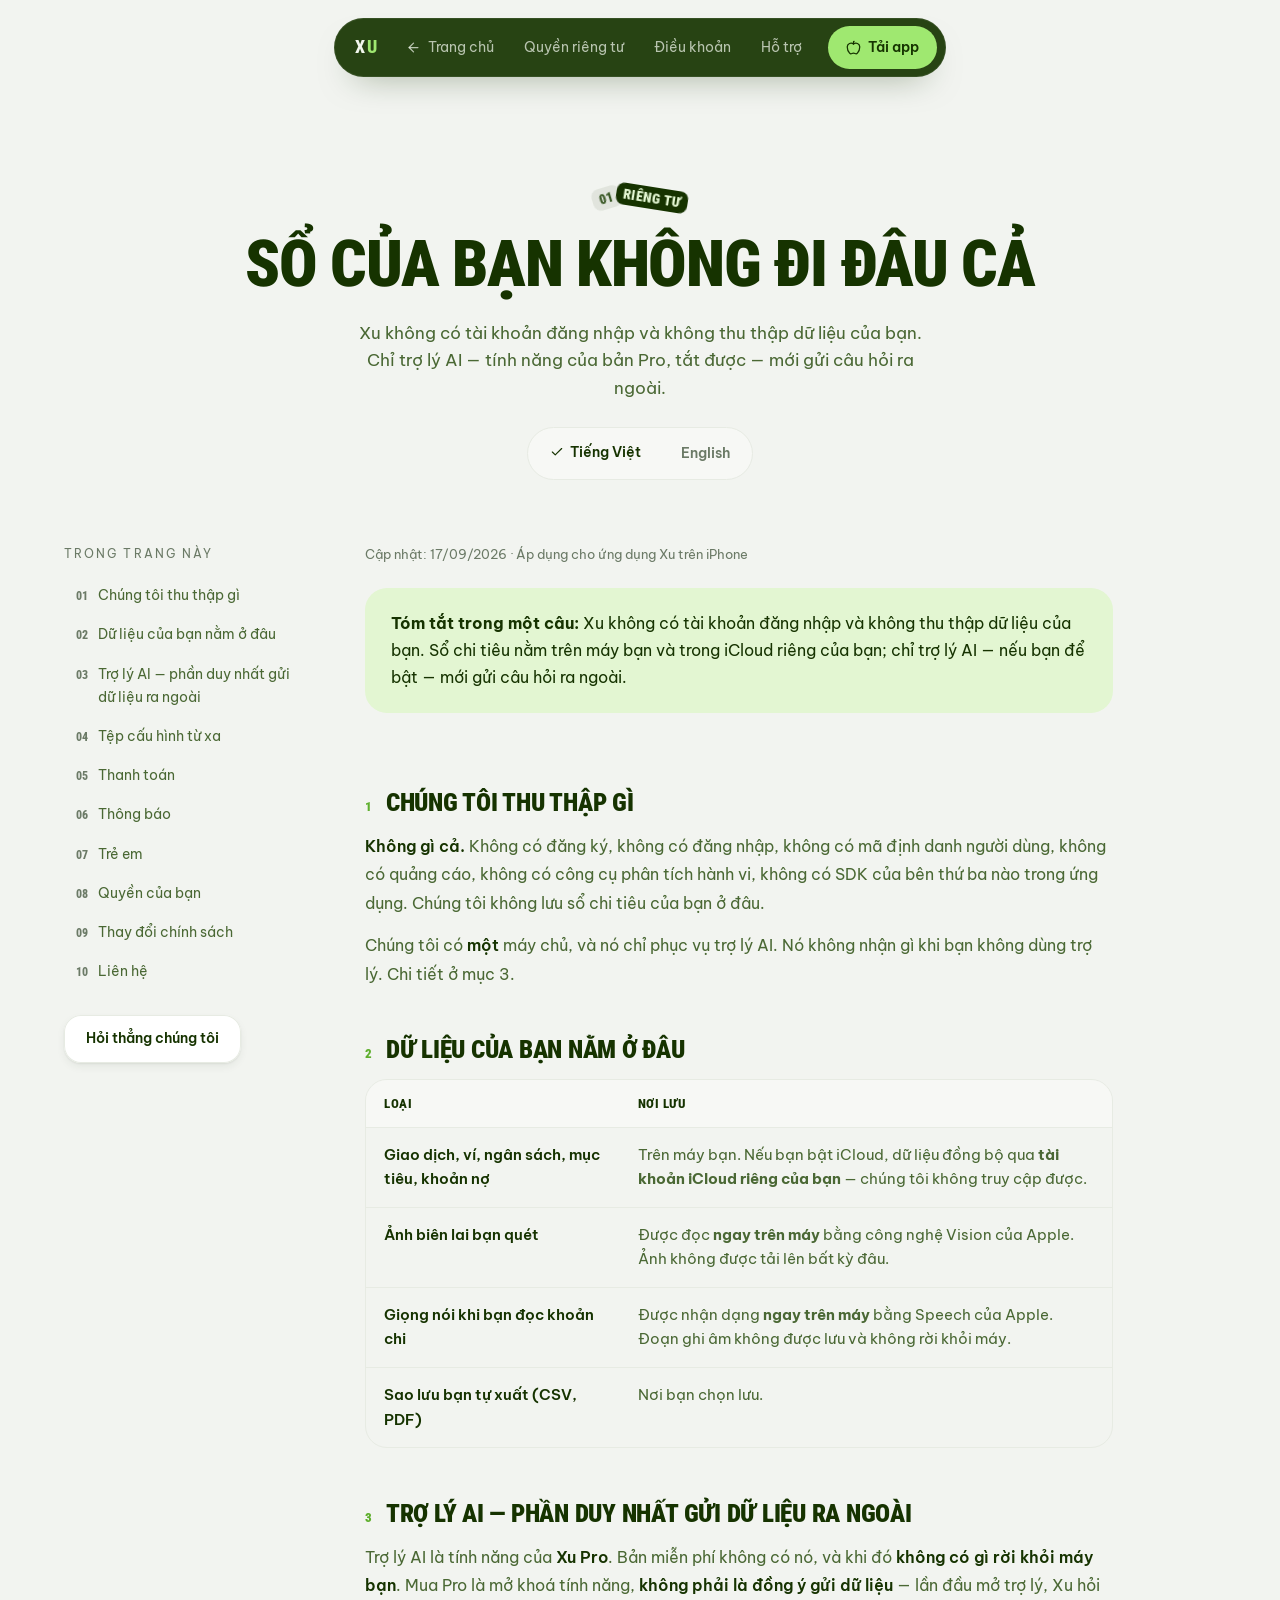
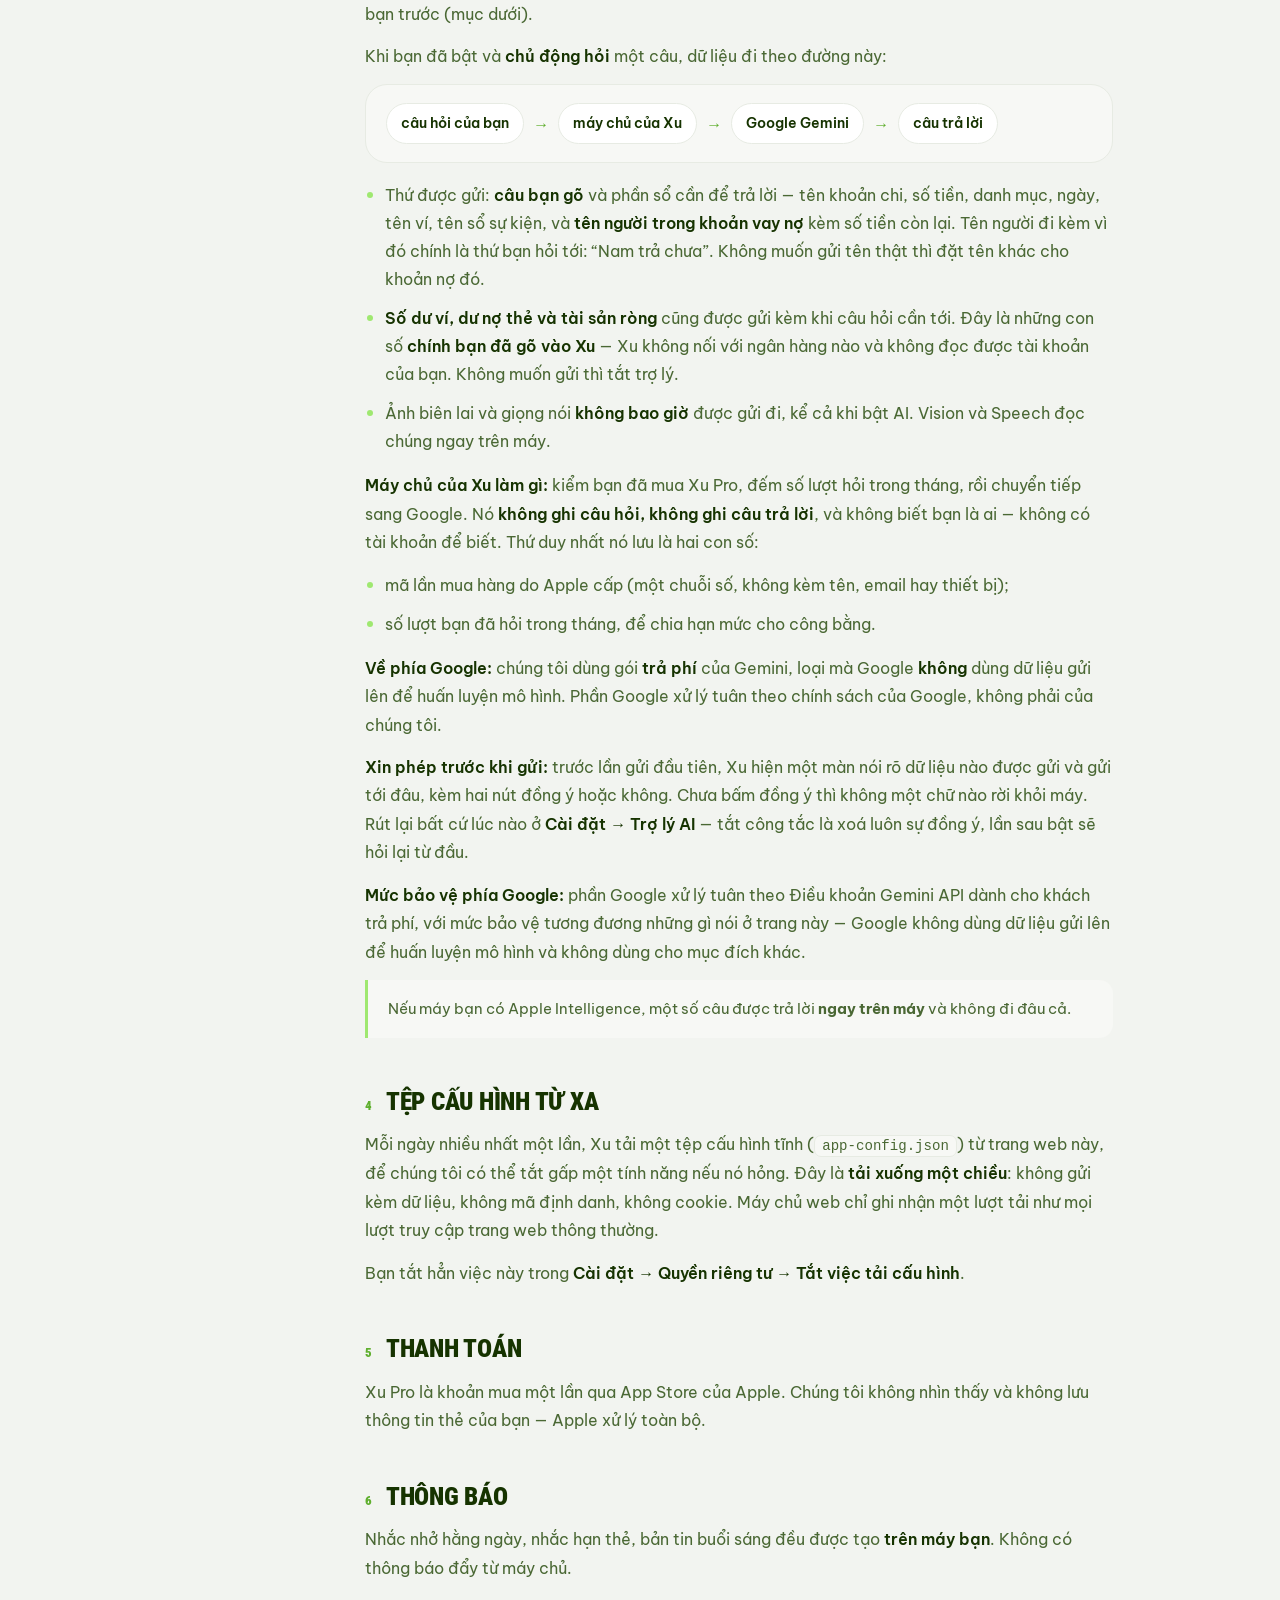
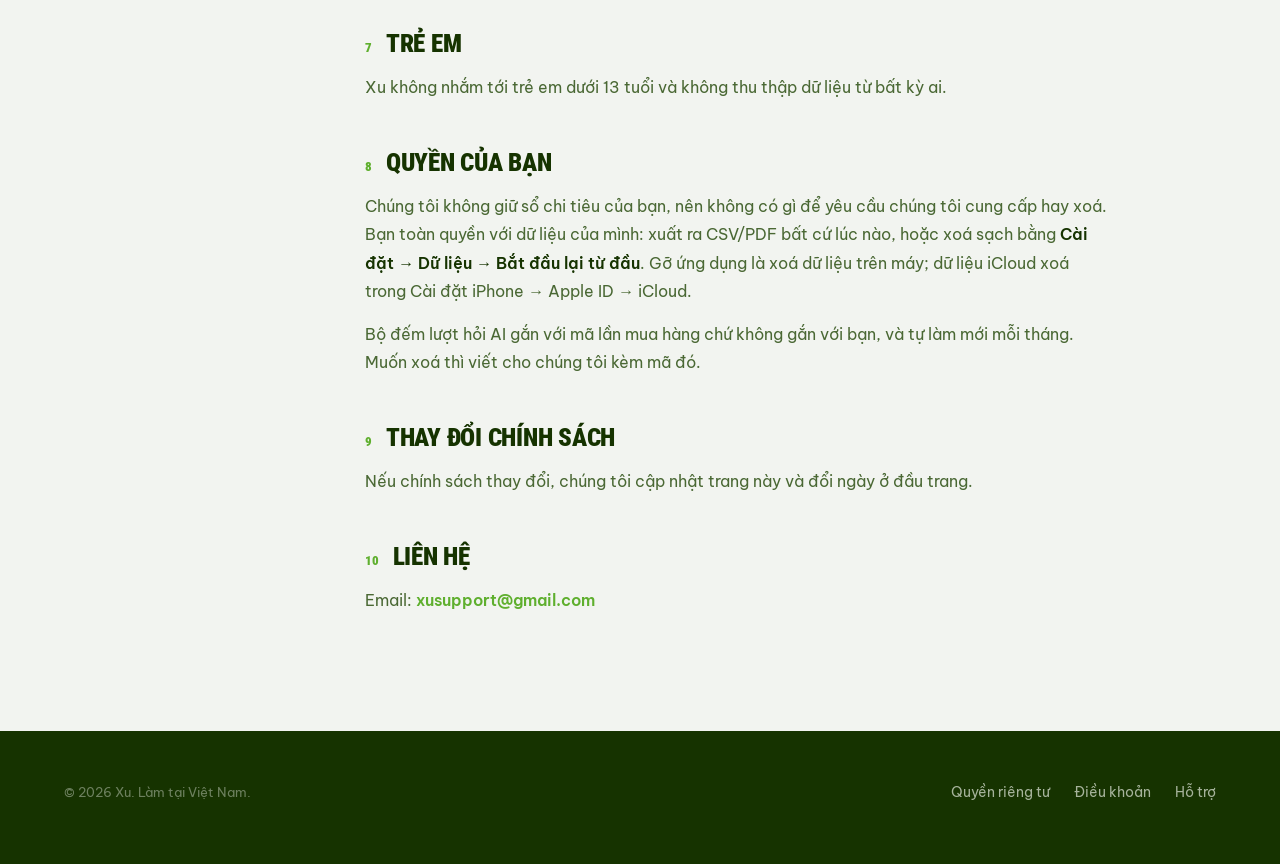
==== commit dd08af97: "Chính sách: nói rõ bước xin phép và mức bảo vệ phía Google" ====
--- a/privacy.html
+++ b/privacy.html
@@ -45,12 +45,12 @@
   "publisher": { "@type": "Organization", "name": "Xu", "url": "https://khanh1608.github.io/xu/" }
 }
 </script>
-  <script type="module" crossorigin src="./assets/privacy-Bu1WUH82.js"></script>
+  <script type="module" crossorigin src="./assets/privacy-wdUCidgi.js"></script>
   <link rel="modulepreload" crossorigin href="./assets/Bottom-BfIULQGo.js">
   <link rel="modulepreload" crossorigin href="./assets/doc-Cn74sDqE.js">
   <link rel="stylesheet" crossorigin href="./assets/style-CARMYZ4z.css">
 </head>
 <body>
-<div id="root"><header class="nav nav-doc"><div class="nav-pill"><a href="./" class="nav-brand" aria-label="Xu, về trang chủ">X<i>u</i></a><nav class="nav-links"><a href="./"><svg xmlns="http://www.w3.org/2000/svg" width="24" height="24" viewBox="0 0 24 24" fill="none" stroke="currentColor" stroke-width="2" stroke-linecap="round" stroke-linejoin="round" class="lucide lucide-arrow-left" aria-hidden="true"><path d="m12 19-7-7 7-7"></path><path d="M19 12H5"></path></svg> Trang chủ</a><a href="./privacy.html">Quyền riêng tư</a><a href="./terms.html">Điều khoản</a><a href="./support.html">Hỗ trợ</a></nav><a class="nav-cta" href="https://apps.apple.com/app/id6811918047"><svg xmlns="http://www.w3.org/2000/svg" width="24" height="24" viewBox="0 0 24 24" fill="none" stroke="currentColor" stroke-width="2" stroke-linecap="round" stroke-linejoin="round" class="lucide lucide-apple" aria-hidden="true"><path d="M12 6.528V3a1 1 0 0 1 1-1h0"></path><path d="M18.237 21A15 15 0 0 0 22 11a6 6 0 0 0-10-4.472A6 6 0 0 0 2 11a15.1 15.1 0 0 0 3.763 10 3 3 0 0 0 3.648.648 5.5 5.5 0 0 1 5.178 0A3 3 0 0 0 18.237 21"></path></svg> Tải app</a></div></header><main class="doc"><div class="wrap"><div class="shead doc-head"><div class="shead-tags"><span class="stag stag-num">01</span><span class="stag stag-name">Riêng tư</span></div><h2>Sổ của bạn không đi đâu cả</h2><p class="lede shead-lede">Xu không có tài khoản đăng nhập và không thu thập dữ liệu của bạn. Chỉ trợ lý AI — tính năng của bản Pro, tắt được — mới gửi câu hỏi ra ngoài.</p><div class="doc-lang" role="group" aria-label="Ngôn ngữ"><button aria-pressed="true" class="on"><span class="doc-lang-blob"></span><span><svg xmlns="http://www.w3.org/2000/svg" width="24" height="24" viewBox="0 0 24 24" fill="none" stroke="currentColor" stroke-width="2" stroke-linecap="round" stroke-linejoin="round" class="lucide lucide-check" aria-hidden="true"><path d="M20 6 9 17l-5-5"></path></svg>Tiếng Việt</span></button><button aria-pressed="false" class=""><span>English</span></button></div></div><div class="doc-grid"><aside class="doc-toc"><p class="doc-toc-h">Trong trang này</p><ol><li><a href="#vi-1">Chúng tôi thu thập gì</a></li><li><a href="#vi-2">Dữ liệu của bạn nằm ở đâu</a></li><li><a href="#vi-3">Trợ lý AI — phần duy nhất gửi dữ liệu ra ngoài</a></li><li><a href="#vi-4">Tệp cấu hình từ xa</a></li><li><a href="#vi-5">Thanh toán</a></li><li><a href="#vi-6">Thông báo</a></li><li><a href="#vi-7">Trẻ em</a></li><li><a href="#vi-8">Quyền của bạn</a></li><li><a href="#vi-9">Thay đổi chính sách</a></li><li><a href="#vi-10">Liên hệ</a></li></ol><div style="display:inline-flex;transform:none"><a class="btn btn-ghost btn-sm" href="mailto:xusupport@gmail.com">Hỏi thẳng chúng tôi</a></div></aside><article class="doc-main lang-vi"><div class="doc-body" lang="vi" data-lang="vi"><p class="doc-stamp">Cập nhật: 16/09/2026 · Áp dụng cho ứng dụng Xu trên iPhone</p><div class="doc-summary"><b>Tóm tắt trong một câu:</b> Xu không có tài khoản đăng nhập và không thu thập dữ liệu của bạn. Sổ chi tiêu nằm trên máy bạn và trong iCloud riêng của bạn; chỉ trợ lý AI — nếu bạn để bật — mới gửi câu hỏi ra ngoài.</div><section id="vi-1" class="doc-sec"><h2><span class="doc-num">1</span>Chúng tôi thu thập gì</h2><p><b>Không gì cả.</b> Không có đăng ký, không có đăng nhập, không có mã định danh người dùng, không có quảng cáo, không có công cụ phân tích hành vi, không có SDK của bên thứ ba nào trong ứng dụng. Chúng tôi không lưu sổ chi tiêu của bạn ở đâu.</p><p>Chúng tôi có <b>một</b> máy chủ, và nó chỉ phục vụ trợ lý AI. Nó không nhận gì khi bạn không dùng trợ lý. Chi tiết ở mục 3.</p></section><section id="vi-2" class="doc-sec"><h2><span class="doc-num">2</span>Dữ liệu của bạn nằm ở đâu</h2><div class="doc-table-wrap"><table class="doc-table"><thead><tr><th>Loại</th><th>Nơi lưu</th></tr></thead><tbody><tr><td>Giao dịch, ví, ngân sách, mục tiêu, khoản nợ</td><td>Trên máy bạn. Nếu bạn bật iCloud, dữ liệu đồng bộ qua <b>tài khoản iCloud riêng của bạn</b> — chúng tôi không truy cập được.</td></tr><tr><td>Ảnh biên lai bạn quét</td><td>Được đọc <b>ngay trên máy</b> bằng công nghệ Vision của Apple. Ảnh không được tải lên bất kỳ đâu.</td></tr><tr><td>Giọng nói khi bạn đọc khoản chi</td><td>Được nhận dạng <b>ngay trên máy</b> bằng Speech của Apple. Đoạn ghi âm không được lưu và không rời khỏi máy.</td></tr><tr><td>Sao lưu bạn tự xuất (CSV, PDF)</td><td>Nơi bạn chọn lưu.</td></tr></tbody></table></div></section><section id="vi-3" class="doc-sec"><h2><span class="doc-num">3</span>Trợ lý AI — phần duy nhất gửi dữ liệu ra ngoài</h2><p>Trợ lý AI là tính năng của <b>Xu Pro</b>. Bản miễn phí không có nó, và khi đó <b>không có gì rời khỏi máy bạn</b>. Mua Pro thì trợ lý bật sẵn — tắt được bất cứ lúc nào ở Cài đặt → Trợ lý AI, tắt là dừng hẳn.</p><p>Khi bạn đã bật và <b>chủ động hỏi</b> một câu, dữ liệu đi theo đường này:</p><div class="doc-flow"><span class="node">câu hỏi của bạn</span><span class="hop">→</span><span class="node">máy chủ của Xu</span><span class="hop">→</span><span class="node">Google Gemini</span><span class="hop">→</span><span class="node">câu trả lời</span></div><ul><li>Thứ được gửi: <b>câu bạn gõ</b> và phần sổ cần để trả lời — tên khoản chi, số tiền, danh mục, ngày, tên ví, tên sổ sự kiện, và <b>tên người trong khoản vay nợ</b> kèm số tiền còn lại. Tên người đi kèm vì đó chính là thứ bạn hỏi tới: “Nam trả chưa”. Không muốn gửi tên thật thì đặt tên khác cho khoản nợ đó.</li><li><b>Số dư ví, dư nợ thẻ và tài sản ròng</b> cũng được gửi kèm khi câu hỏi cần tới. Đây là những con số <b>chính bạn đã gõ vào Xu</b> — Xu không nối với ngân hàng nào và không đọc được tài khoản của bạn. Không muốn gửi thì tắt trợ lý.</li><li>Ảnh biên lai và giọng nói <b>không bao giờ</b> được gửi đi, kể cả khi bật AI. Vision và Speech đọc chúng ngay trên máy.</li></ul><p><b>Máy chủ của Xu làm gì:</b> kiểm bạn đã mua Xu Pro, đếm số lượt hỏi trong tháng, rồi chuyển tiếp sang Google. Nó <b>không ghi câu hỏi, không ghi câu trả lời</b>, và không biết bạn là ai — không có tài khoản để biết. Thứ duy nhất nó lưu là hai con số:</p><ul><li>mã lần mua hàng do Apple cấp (một chuỗi số, không kèm tên, email hay thiết bị);</li><li>số lượt bạn đã hỏi trong tháng, để chia hạn mức cho công bằng.</li></ul><p><b>Về phía Google:</b> chúng tôi dùng gói <b>trả phí</b> của Gemini, loại mà Google <b>không</b> dùng dữ liệu gửi lên để huấn luyện mô hình. Phần Google xử lý tuân theo chính sách của Google, không phải của chúng tôi.</p><div class="doc-note">Nếu máy bạn có Apple Intelligence, một số câu được trả lời <b>ngay trên máy</b> và không đi đâu cả.</div></section><section id="vi-4" class="doc-sec"><h2><span class="doc-num">4</span>Tệp cấu hình từ xa</h2><p>Mỗi ngày nhiều nhất một lần, Xu tải một tệp cấu hình tĩnh (<code>app-config.json</code>) từ trang web này, để chúng tôi có thể tắt gấp một tính năng nếu nó hỏng. Đây là <b>tải xuống một chiều</b>: không gửi kèm dữ liệu, không mã định danh, không cookie. Máy chủ web chỉ ghi nhận một lượt tải như mọi lượt truy cập trang web thông thường.</p><p>Bạn tắt hẳn việc này trong <b>Cài đặt → Quyền riêng tư → Tắt việc tải cấu hình</b>.</p></section><section id="vi-5" class="doc-sec"><h2><span class="doc-num">5</span>Thanh toán</h2><p>Xu Pro là khoản mua một lần qua App Store của Apple. Chúng tôi không nhìn thấy và không lưu thông tin thẻ của bạn — Apple xử lý toàn bộ.</p></section><section id="vi-6" class="doc-sec"><h2><span class="doc-num">6</span>Thông báo</h2><p>Nhắc nhở hằng ngày, nhắc hạn thẻ, bản tin buổi sáng đều được tạo <b>trên máy bạn</b>. Không có thông báo đẩy từ máy chủ.</p></section><section id="vi-7" class="doc-sec"><h2><span class="doc-num">7</span>Trẻ em</h2><p>Xu không nhắm tới trẻ em dưới 13 tuổi và không thu thập dữ liệu từ bất kỳ ai.</p></section><section id="vi-8" class="doc-sec"><h2><span class="doc-num">8</span>Quyền của bạn</h2><p>Chúng tôi không giữ sổ chi tiêu của bạn, nên không có gì để yêu cầu chúng tôi cung cấp hay xoá. Bạn toàn quyền với dữ liệu của mình: xuất ra CSV/PDF bất cứ lúc nào, hoặc xoá sạch bằng <b>Cài đặt → Dữ liệu → Bắt đầu lại từ đầu</b>. Gỡ ứng dụng là xoá dữ liệu trên máy; dữ liệu iCloud xoá trong Cài đặt iPhone → Apple ID → iCloud.</p><p>Bộ đếm lượt hỏi AI gắn với mã lần mua hàng chứ không gắn với bạn, và tự làm mới mỗi tháng. Muốn xoá thì viết cho chúng tôi kèm mã đó.</p></section><section id="vi-9" class="doc-sec"><h2><span class="doc-num">9</span>Thay đổi chính sách</h2><p>Nếu chính sách thay đổi, chúng tôi cập nhật trang này và đổi ngày ở đầu trang.</p></section><section id="vi-10" class="doc-sec"><h2><span class="doc-num">10</span>Liên hệ</h2><p>Email: <a href="mailto:xusupport@gmail.com">xusupport@gmail.com</a></p></section></div><div class="doc-body" lang="en" data-lang="en"><p class="doc-stamp">Updated: 16 September 2026 · Applies to the Xu iPhone app</p><div class="doc-summary"><b>In one sentence:</b> Xu has no login and collects nothing about you. Your records stay on your device and in your own iCloud; only the AI assistant — if you leave it on — sends your questions out.</div><section id="en-1" class="doc-sec"><h2><span class="doc-num">1</span>What we collect</h2><p><b>Nothing.</b> There is no sign-up, no login, no user identifier, no advertising, no behavioural analytics, and no third-party SDK in the app. We do not store your records anywhere.</p><p>We run <b>one</b> server, and it exists only to serve the AI assistant. It receives nothing when you don’t use the assistant. Details in section 3.</p></section><section id="en-2" class="doc-sec"><h2><span class="doc-num">2</span>Where your data lives</h2><div class="doc-table-wrap"><table class="doc-table"><thead><tr><th>Type</th><th>Stored</th></tr></thead><tbody><tr><td>Transactions, wallets, budgets, goals, debts</td><td>On your device. With iCloud enabled, it syncs through <b>your own iCloud account</b> — we cannot access it.</td></tr><tr><td>Receipt photos you scan</td><td>Read <b>entirely on-device</b> using Apple’s Vision framework. Images are never uploaded.</td></tr><tr><td>Your voice when you dictate an expense</td><td>Recognised <b>entirely on-device</b> using Apple’s Speech framework. The recording is never saved and never leaves your phone.</td></tr><tr><td>Backups you export (CSV, PDF)</td><td>Wherever you choose to save them.</td></tr></tbody></table></div></section><section id="en-3" class="doc-sec"><h2><span class="doc-num">3</span>The AI assistant — the only feature that sends data out</h2><p>The AI assistant is part of <b>Xu Pro</b>. The free version does not have it, and with the free version <b>nothing leaves your device</b>. Buying Pro turns the assistant on — you can switch it off at any time in Settings → AI assistant, and switching it off stops everything.</p><p>Once it is on and you <b>actively ask</b> a question, the data travels like this:</p><div class="doc-flow"><span class="node">your question</span><span class="hop">→</span><span class="node">Xu’s server</span><span class="hop">→</span><span class="node">Google Gemini</span><span class="hop">→</span><span class="node">the answer</span></div><ul><li>What is sent: <b>the text you typed</b> plus the parts of your ledger needed to answer — item names, amounts, categories, dates, wallet names, event names, and <b>the names of people in your loans</b> with the amounts outstanding. Names travel because they are what you are asking about (“has Nam paid me back?”). Rename the debt if you would rather not send a real name.</li><li><b>Wallet balances, card debt and net worth</b> are sent too when the question needs them. These are numbers <b>you typed into Xu yourself</b> — Xu connects to no bank and cannot read your accounts. If you would rather not send them, switch the assistant off.</li><li>Receipt images and your voice are <b>never</b> sent, even with AI enabled. Vision and Speech read them on the device.</li></ul><p><b>What Xu’s server does:</b> checks that you bought Xu Pro, counts your questions for the month, and forwards the request to Google. It <b>logs neither questions nor answers</b>, and it does not know who you are — there is no account for it to know. The only things it stores are two numbers:</p><ul><li>the purchase identifier issued by Apple (a string of digits, with no name, email or device attached);</li><li>how many questions you have asked this month, so the allowance is shared fairly.</li></ul><p><b>On Google’s side:</b> we use the <b>paid</b> Gemini tier, the one where Google does <b>not</b> use submitted data to train its models. What Google does is governed by Google’s policies, not ours.</p><div class="doc-note">If your device supports Apple Intelligence, some answers are produced <b>on the device itself</b> and go nowhere.</div></section><section id="en-4" class="doc-sec"><h2><span class="doc-num">4</span>Remote configuration file</h2><p>At most once a day, Xu downloads a static configuration file (<code>app-config.json</code>) from this website so we can switch off a feature quickly if it breaks. This is a <b>one-way download</b>: no data is attached, no identifiers, no cookies. The web server records a download the way it records any ordinary page visit.</p><p>You can disable it entirely in <b>Settings → Privacy → Stop downloading config</b>.</p></section><section id="en-5" class="doc-sec"><h2><span class="doc-num">5</span>Payments</h2><p>Xu Pro is a one-time purchase through Apple’s App Store. We never see or store your payment details; Apple handles everything.</p></section><section id="en-6" class="doc-sec"><h2><span class="doc-num">6</span>Notifications</h2><p>Daily reminders, card due-date alerts and the morning brief are all generated <b>on your device</b>. There are no server push notifications.</p></section><section id="en-7" class="doc-sec"><h2><span class="doc-num">7</span>Children</h2><p>Xu is not directed at children under 13 and collects no data from anyone.</p></section><section id="en-8" class="doc-sec"><h2><span class="doc-num">8</span>Your rights</h2><p>Because we hold none of your records, there is nothing to request from us or ask us to delete. You control everything: export to CSV/PDF any time, or erase it all with <b>Settings → Data → Start over</b>. Deleting the app removes on-device data; iCloud data is removed in iPhone Settings → Apple ID → iCloud.</p><p>The AI usage counter is tied to a purchase identifier rather than to you, and resets monthly. If you want it removed, email us with that identifier.</p></section><section id="en-9" class="doc-sec"><h2><span class="doc-num">9</span>Changes</h2><p>If this policy changes we update this page and the date at the top.</p></section><section id="en-10" class="doc-sec"><h2><span class="doc-num">10</span>Contact</h2><p>Email: <a href="mailto:xusupport@gmail.com">xusupport@gmail.com</a></p></section></div></article></div></div></main><footer class="foot"><div class="wrap foot-grid"><small>© 2026 Xu. Làm tại Việt Nam.</small><nav><a href="./privacy.html">Quyền riêng tư</a><a href="./terms.html">Điều khoản</a><a href="./support.html">Hỗ trợ</a></nav></div></footer></div>
+<div id="root"><header class="nav nav-doc"><div class="nav-pill"><a href="./" class="nav-brand" aria-label="Xu, về trang chủ">X<i>u</i></a><nav class="nav-links"><a href="./"><svg xmlns="http://www.w3.org/2000/svg" width="24" height="24" viewBox="0 0 24 24" fill="none" stroke="currentColor" stroke-width="2" stroke-linecap="round" stroke-linejoin="round" class="lucide lucide-arrow-left" aria-hidden="true"><path d="m12 19-7-7 7-7"></path><path d="M19 12H5"></path></svg> Trang chủ</a><a href="./privacy.html">Quyền riêng tư</a><a href="./terms.html">Điều khoản</a><a href="./support.html">Hỗ trợ</a></nav><a class="nav-cta" href="https://apps.apple.com/app/id6811918047"><svg xmlns="http://www.w3.org/2000/svg" width="24" height="24" viewBox="0 0 24 24" fill="none" stroke="currentColor" stroke-width="2" stroke-linecap="round" stroke-linejoin="round" class="lucide lucide-apple" aria-hidden="true"><path d="M12 6.528V3a1 1 0 0 1 1-1h0"></path><path d="M18.237 21A15 15 0 0 0 22 11a6 6 0 0 0-10-4.472A6 6 0 0 0 2 11a15.1 15.1 0 0 0 3.763 10 3 3 0 0 0 3.648.648 5.5 5.5 0 0 1 5.178 0A3 3 0 0 0 18.237 21"></path></svg> Tải app</a></div></header><main class="doc"><div class="wrap"><div class="shead doc-head"><div class="shead-tags"><span class="stag stag-num">01</span><span class="stag stag-name">Riêng tư</span></div><h2>Sổ của bạn không đi đâu cả</h2><p class="lede shead-lede">Xu không có tài khoản đăng nhập và không thu thập dữ liệu của bạn. Chỉ trợ lý AI — tính năng của bản Pro, tắt được — mới gửi câu hỏi ra ngoài.</p><div class="doc-lang" role="group" aria-label="Ngôn ngữ"><button aria-pressed="true" class="on"><span class="doc-lang-blob"></span><span><svg xmlns="http://www.w3.org/2000/svg" width="24" height="24" viewBox="0 0 24 24" fill="none" stroke="currentColor" stroke-width="2" stroke-linecap="round" stroke-linejoin="round" class="lucide lucide-check" aria-hidden="true"><path d="M20 6 9 17l-5-5"></path></svg>Tiếng Việt</span></button><button aria-pressed="false" class=""><span>English</span></button></div></div><div class="doc-grid"><aside class="doc-toc"><p class="doc-toc-h">Trong trang này</p><ol><li><a href="#vi-1">Chúng tôi thu thập gì</a></li><li><a href="#vi-2">Dữ liệu của bạn nằm ở đâu</a></li><li><a href="#vi-3">Trợ lý AI — phần duy nhất gửi dữ liệu ra ngoài</a></li><li><a href="#vi-4">Tệp cấu hình từ xa</a></li><li><a href="#vi-5">Thanh toán</a></li><li><a href="#vi-6">Thông báo</a></li><li><a href="#vi-7">Trẻ em</a></li><li><a href="#vi-8">Quyền của bạn</a></li><li><a href="#vi-9">Thay đổi chính sách</a></li><li><a href="#vi-10">Liên hệ</a></li></ol><div style="display:inline-flex;transform:none"><a class="btn btn-ghost btn-sm" href="mailto:xusupport@gmail.com">Hỏi thẳng chúng tôi</a></div></aside><article class="doc-main lang-vi"><div class="doc-body" lang="vi" data-lang="vi"><p class="doc-stamp">Cập nhật: 17/09/2026 · Áp dụng cho ứng dụng Xu trên iPhone</p><div class="doc-summary"><b>Tóm tắt trong một câu:</b> Xu không có tài khoản đăng nhập và không thu thập dữ liệu của bạn. Sổ chi tiêu nằm trên máy bạn và trong iCloud riêng của bạn; chỉ trợ lý AI — nếu bạn để bật — mới gửi câu hỏi ra ngoài.</div><section id="vi-1" class="doc-sec"><h2><span class="doc-num">1</span>Chúng tôi thu thập gì</h2><p><b>Không gì cả.</b> Không có đăng ký, không có đăng nhập, không có mã định danh người dùng, không có quảng cáo, không có công cụ phân tích hành vi, không có SDK của bên thứ ba nào trong ứng dụng. Chúng tôi không lưu sổ chi tiêu của bạn ở đâu.</p><p>Chúng tôi có <b>một</b> máy chủ, và nó chỉ phục vụ trợ lý AI. Nó không nhận gì khi bạn không dùng trợ lý. Chi tiết ở mục 3.</p></section><section id="vi-2" class="doc-sec"><h2><span class="doc-num">2</span>Dữ liệu của bạn nằm ở đâu</h2><div class="doc-table-wrap"><table class="doc-table"><thead><tr><th>Loại</th><th>Nơi lưu</th></tr></thead><tbody><tr><td>Giao dịch, ví, ngân sách, mục tiêu, khoản nợ</td><td>Trên máy bạn. Nếu bạn bật iCloud, dữ liệu đồng bộ qua <b>tài khoản iCloud riêng của bạn</b> — chúng tôi không truy cập được.</td></tr><tr><td>Ảnh biên lai bạn quét</td><td>Được đọc <b>ngay trên máy</b> bằng công nghệ Vision của Apple. Ảnh không được tải lên bất kỳ đâu.</td></tr><tr><td>Giọng nói khi bạn đọc khoản chi</td><td>Được nhận dạng <b>ngay trên máy</b> bằng Speech của Apple. Đoạn ghi âm không được lưu và không rời khỏi máy.</td></tr><tr><td>Sao lưu bạn tự xuất (CSV, PDF)</td><td>Nơi bạn chọn lưu.</td></tr></tbody></table></div></section><section id="vi-3" class="doc-sec"><h2><span class="doc-num">3</span>Trợ lý AI — phần duy nhất gửi dữ liệu ra ngoài</h2><p>Trợ lý AI là tính năng của <b>Xu Pro</b>. Bản miễn phí không có nó, và khi đó <b>không có gì rời khỏi máy bạn</b>. Mua Pro là mở khoá tính năng, <b>không phải là đồng ý gửi dữ liệu</b> — lần đầu mở trợ lý, Xu hỏi bạn trước (mục dưới).</p><p>Khi bạn đã bật và <b>chủ động hỏi</b> một câu, dữ liệu đi theo đường này:</p><div class="doc-flow"><span class="node">câu hỏi của bạn</span><span class="hop">→</span><span class="node">máy chủ của Xu</span><span class="hop">→</span><span class="node">Google Gemini</span><span class="hop">→</span><span class="node">câu trả lời</span></div><ul><li>Thứ được gửi: <b>câu bạn gõ</b> và phần sổ cần để trả lời — tên khoản chi, số tiền, danh mục, ngày, tên ví, tên sổ sự kiện, và <b>tên người trong khoản vay nợ</b> kèm số tiền còn lại. Tên người đi kèm vì đó chính là thứ bạn hỏi tới: “Nam trả chưa”. Không muốn gửi tên thật thì đặt tên khác cho khoản nợ đó.</li><li><b>Số dư ví, dư nợ thẻ và tài sản ròng</b> cũng được gửi kèm khi câu hỏi cần tới. Đây là những con số <b>chính bạn đã gõ vào Xu</b> — Xu không nối với ngân hàng nào và không đọc được tài khoản của bạn. Không muốn gửi thì tắt trợ lý.</li><li>Ảnh biên lai và giọng nói <b>không bao giờ</b> được gửi đi, kể cả khi bật AI. Vision và Speech đọc chúng ngay trên máy.</li></ul><p><b>Máy chủ của Xu làm gì:</b> kiểm bạn đã mua Xu Pro, đếm số lượt hỏi trong tháng, rồi chuyển tiếp sang Google. Nó <b>không ghi câu hỏi, không ghi câu trả lời</b>, và không biết bạn là ai — không có tài khoản để biết. Thứ duy nhất nó lưu là hai con số:</p><ul><li>mã lần mua hàng do Apple cấp (một chuỗi số, không kèm tên, email hay thiết bị);</li><li>số lượt bạn đã hỏi trong tháng, để chia hạn mức cho công bằng.</li></ul><p><b>Về phía Google:</b> chúng tôi dùng gói <b>trả phí</b> của Gemini, loại mà Google <b>không</b> dùng dữ liệu gửi lên để huấn luyện mô hình. Phần Google xử lý tuân theo chính sách của Google, không phải của chúng tôi.</p><p><b>Xin phép trước khi gửi:</b> trước lần gửi đầu tiên, Xu hiện một màn nói rõ dữ liệu nào được gửi và gửi tới đâu, kèm hai nút đồng ý hoặc không. Chưa bấm đồng ý thì không một chữ nào rời khỏi máy. Rút lại bất cứ lúc nào ở <b>Cài đặt → Trợ lý AI</b> — tắt công tắc là xoá luôn sự đồng ý, lần sau bật sẽ hỏi lại từ đầu.</p><p><b>Mức bảo vệ phía Google:</b> phần Google xử lý tuân theo Điều khoản Gemini API dành cho khách trả phí, với mức bảo vệ tương đương những gì nói ở trang này — Google không dùng dữ liệu gửi lên để huấn luyện mô hình và không dùng cho mục đích khác.</p><div class="doc-note">Nếu máy bạn có Apple Intelligence, một số câu được trả lời <b>ngay trên máy</b> và không đi đâu cả.</div></section><section id="vi-4" class="doc-sec"><h2><span class="doc-num">4</span>Tệp cấu hình từ xa</h2><p>Mỗi ngày nhiều nhất một lần, Xu tải một tệp cấu hình tĩnh (<code>app-config.json</code>) từ trang web này, để chúng tôi có thể tắt gấp một tính năng nếu nó hỏng. Đây là <b>tải xuống một chiều</b>: không gửi kèm dữ liệu, không mã định danh, không cookie. Máy chủ web chỉ ghi nhận một lượt tải như mọi lượt truy cập trang web thông thường.</p><p>Bạn tắt hẳn việc này trong <b>Cài đặt → Quyền riêng tư → Tắt việc tải cấu hình</b>.</p></section><section id="vi-5" class="doc-sec"><h2><span class="doc-num">5</span>Thanh toán</h2><p>Xu Pro là khoản mua một lần qua App Store của Apple. Chúng tôi không nhìn thấy và không lưu thông tin thẻ của bạn — Apple xử lý toàn bộ.</p></section><section id="vi-6" class="doc-sec"><h2><span class="doc-num">6</span>Thông báo</h2><p>Nhắc nhở hằng ngày, nhắc hạn thẻ, bản tin buổi sáng đều được tạo <b>trên máy bạn</b>. Không có thông báo đẩy từ máy chủ.</p></section><section id="vi-7" class="doc-sec"><h2><span class="doc-num">7</span>Trẻ em</h2><p>Xu không nhắm tới trẻ em dưới 13 tuổi và không thu thập dữ liệu từ bất kỳ ai.</p></section><section id="vi-8" class="doc-sec"><h2><span class="doc-num">8</span>Quyền của bạn</h2><p>Chúng tôi không giữ sổ chi tiêu của bạn, nên không có gì để yêu cầu chúng tôi cung cấp hay xoá. Bạn toàn quyền với dữ liệu của mình: xuất ra CSV/PDF bất cứ lúc nào, hoặc xoá sạch bằng <b>Cài đặt → Dữ liệu → Bắt đầu lại từ đầu</b>. Gỡ ứng dụng là xoá dữ liệu trên máy; dữ liệu iCloud xoá trong Cài đặt iPhone → Apple ID → iCloud.</p><p>Bộ đếm lượt hỏi AI gắn với mã lần mua hàng chứ không gắn với bạn, và tự làm mới mỗi tháng. Muốn xoá thì viết cho chúng tôi kèm mã đó.</p></section><section id="vi-9" class="doc-sec"><h2><span class="doc-num">9</span>Thay đổi chính sách</h2><p>Nếu chính sách thay đổi, chúng tôi cập nhật trang này và đổi ngày ở đầu trang.</p></section><section id="vi-10" class="doc-sec"><h2><span class="doc-num">10</span>Liên hệ</h2><p>Email: <a href="mailto:xusupport@gmail.com">xusupport@gmail.com</a></p></section></div><div class="doc-body" lang="en" data-lang="en"><p class="doc-stamp">Updated: 17 September 2026 · Applies to the Xu iPhone app</p><div class="doc-summary"><b>In one sentence:</b> Xu has no login and collects nothing about you. Your records stay on your device and in your own iCloud; only the AI assistant — if you leave it on — sends your questions out.</div><section id="en-1" class="doc-sec"><h2><span class="doc-num">1</span>What we collect</h2><p><b>Nothing.</b> There is no sign-up, no login, no user identifier, no advertising, no behavioural analytics, and no third-party SDK in the app. We do not store your records anywhere.</p><p>We run <b>one</b> server, and it exists only to serve the AI assistant. It receives nothing when you don’t use the assistant. Details in section 3.</p></section><section id="en-2" class="doc-sec"><h2><span class="doc-num">2</span>Where your data lives</h2><div class="doc-table-wrap"><table class="doc-table"><thead><tr><th>Type</th><th>Stored</th></tr></thead><tbody><tr><td>Transactions, wallets, budgets, goals, debts</td><td>On your device. With iCloud enabled, it syncs through <b>your own iCloud account</b> — we cannot access it.</td></tr><tr><td>Receipt photos you scan</td><td>Read <b>entirely on-device</b> using Apple’s Vision framework. Images are never uploaded.</td></tr><tr><td>Your voice when you dictate an expense</td><td>Recognised <b>entirely on-device</b> using Apple’s Speech framework. The recording is never saved and never leaves your phone.</td></tr><tr><td>Backups you export (CSV, PDF)</td><td>Wherever you choose to save them.</td></tr></tbody></table></div></section><section id="en-3" class="doc-sec"><h2><span class="doc-num">3</span>The AI assistant — the only feature that sends data out</h2><p>The AI assistant is part of <b>Xu Pro</b>. The free version does not have it, and with the free version <b>nothing leaves your device</b>. Buying Pro unlocks the feature — it is <b>not</b> consent to send data. The first time you open the assistant, Xu asks you first (see below).</p><p>Once it is on and you <b>actively ask</b> a question, the data travels like this:</p><div class="doc-flow"><span class="node">your question</span><span class="hop">→</span><span class="node">Xu’s server</span><span class="hop">→</span><span class="node">Google Gemini</span><span class="hop">→</span><span class="node">the answer</span></div><ul><li>What is sent: <b>the text you typed</b> plus the parts of your ledger needed to answer — item names, amounts, categories, dates, wallet names, event names, and <b>the names of people in your loans</b> with the amounts outstanding. Names travel because they are what you are asking about (“has Nam paid me back?”). Rename the debt if you would rather not send a real name.</li><li><b>Wallet balances, card debt and net worth</b> are sent too when the question needs them. These are numbers <b>you typed into Xu yourself</b> — Xu connects to no bank and cannot read your accounts. If you would rather not send them, switch the assistant off.</li><li>Receipt images and your voice are <b>never</b> sent, even with AI enabled. Vision and Speech read them on the device.</li></ul><p><b>What Xu’s server does:</b> checks that you bought Xu Pro, counts your questions for the month, and forwards the request to Google. It <b>logs neither questions nor answers</b>, and it does not know who you are — there is no account for it to know. The only things it stores are two numbers:</p><ul><li>the purchase identifier issued by Apple (a string of digits, with no name, email or device attached);</li><li>how many questions you have asked this month, so the allowance is shared fairly.</li></ul><p><b>On Google’s side:</b> we use the <b>paid</b> Gemini tier, the one where Google does <b>not</b> use submitted data to train its models. What Google does is governed by Google’s policies, not ours.</p><p><b>Permission before anything is sent:</b> before the first send, Xu shows a screen naming exactly what data goes out and where it goes, with an accept and a decline button. Until you accept, nothing leaves your device. Withdraw at any time in <b>Settings → AI assistant</b> — switching it off erases the consent, and turning it back on asks again.</p><p><b>Protection on Google’s side:</b> what Google does is governed by the Gemini API terms for paid customers, which provide protection equal to what this page describes — Google does not use submitted data to train its models and does not use it for other purposes.</p><div class="doc-note">If your device supports Apple Intelligence, some answers are produced <b>on the device itself</b> and go nowhere.</div></section><section id="en-4" class="doc-sec"><h2><span class="doc-num">4</span>Remote configuration file</h2><p>At most once a day, Xu downloads a static configuration file (<code>app-config.json</code>) from this website so we can switch off a feature quickly if it breaks. This is a <b>one-way download</b>: no data is attached, no identifiers, no cookies. The web server records a download the way it records any ordinary page visit.</p><p>You can disable it entirely in <b>Settings → Privacy → Stop downloading config</b>.</p></section><section id="en-5" class="doc-sec"><h2><span class="doc-num">5</span>Payments</h2><p>Xu Pro is a one-time purchase through Apple’s App Store. We never see or store your payment details; Apple handles everything.</p></section><section id="en-6" class="doc-sec"><h2><span class="doc-num">6</span>Notifications</h2><p>Daily reminders, card due-date alerts and the morning brief are all generated <b>on your device</b>. There are no server push notifications.</p></section><section id="en-7" class="doc-sec"><h2><span class="doc-num">7</span>Children</h2><p>Xu is not directed at children under 13 and collects no data from anyone.</p></section><section id="en-8" class="doc-sec"><h2><span class="doc-num">8</span>Your rights</h2><p>Because we hold none of your records, there is nothing to request from us or ask us to delete. You control everything: export to CSV/PDF any time, or erase it all with <b>Settings → Data → Start over</b>. Deleting the app removes on-device data; iCloud data is removed in iPhone Settings → Apple ID → iCloud.</p><p>The AI usage counter is tied to a purchase identifier rather than to you, and resets monthly. If you want it removed, email us with that identifier.</p></section><section id="en-9" class="doc-sec"><h2><span class="doc-num">9</span>Changes</h2><p>If this policy changes we update this page and the date at the top.</p></section><section id="en-10" class="doc-sec"><h2><span class="doc-num">10</span>Contact</h2><p>Email: <a href="mailto:xusupport@gmail.com">xusupport@gmail.com</a></p></section></div></article></div></div></main><footer class="foot"><div class="wrap foot-grid"><small>© 2026 Xu. Làm tại Việt Nam.</small><nav><a href="./privacy.html">Quyền riêng tư</a><a href="./terms.html">Điều khoản</a><a href="./support.html">Hỗ trợ</a></nav></div></footer></div>
 </body>
 </html>
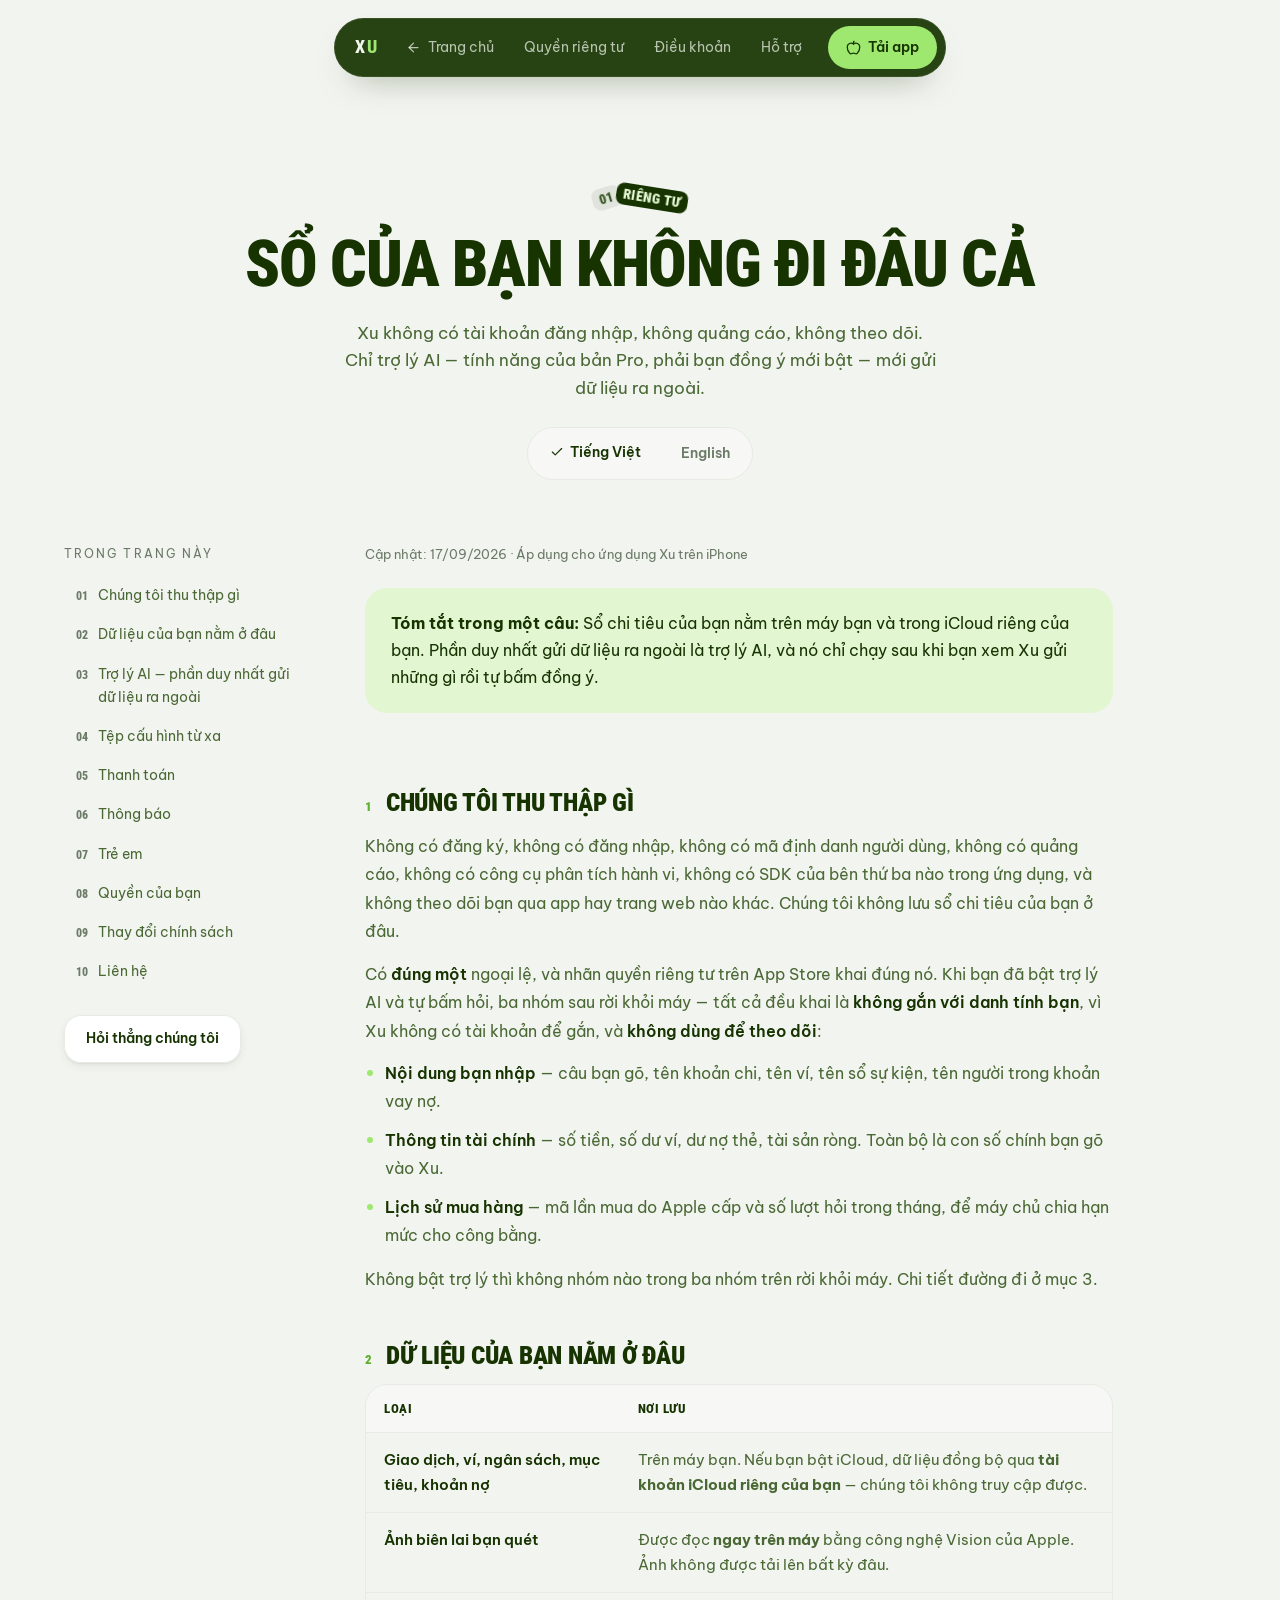
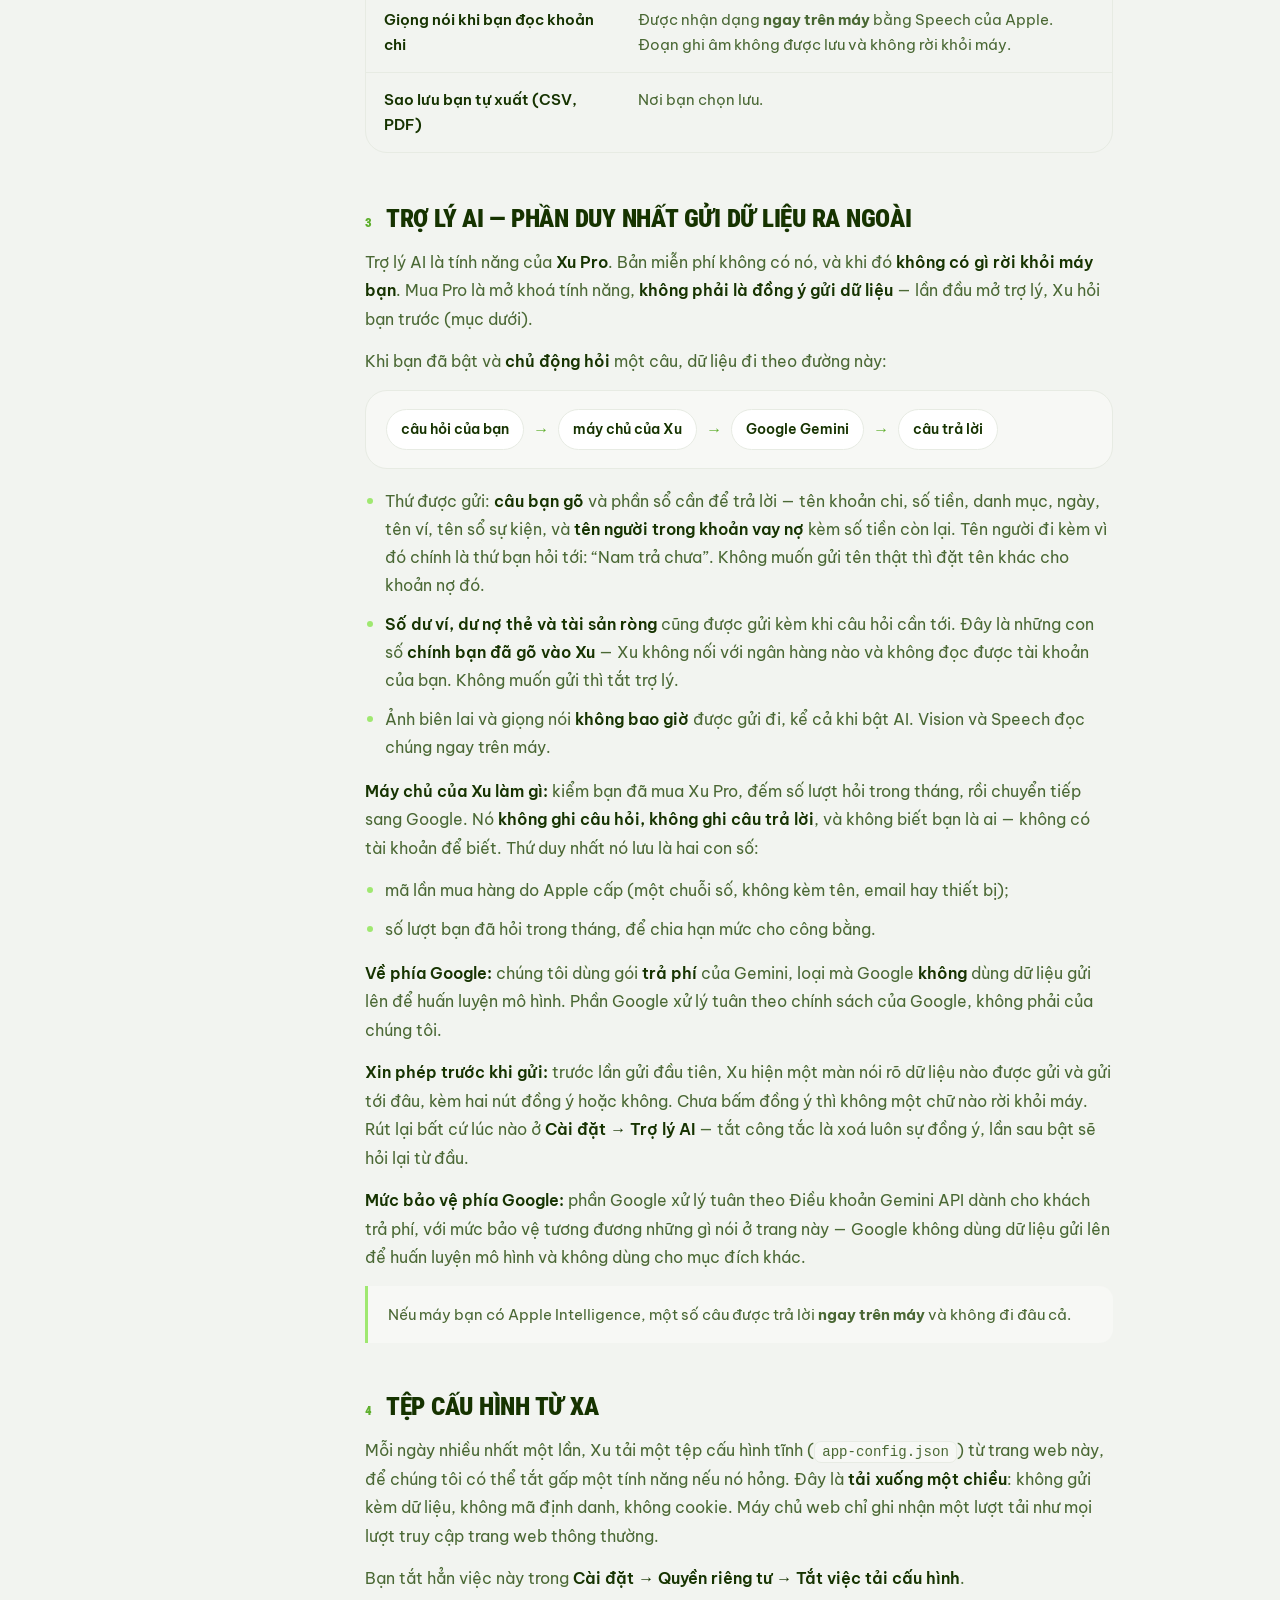
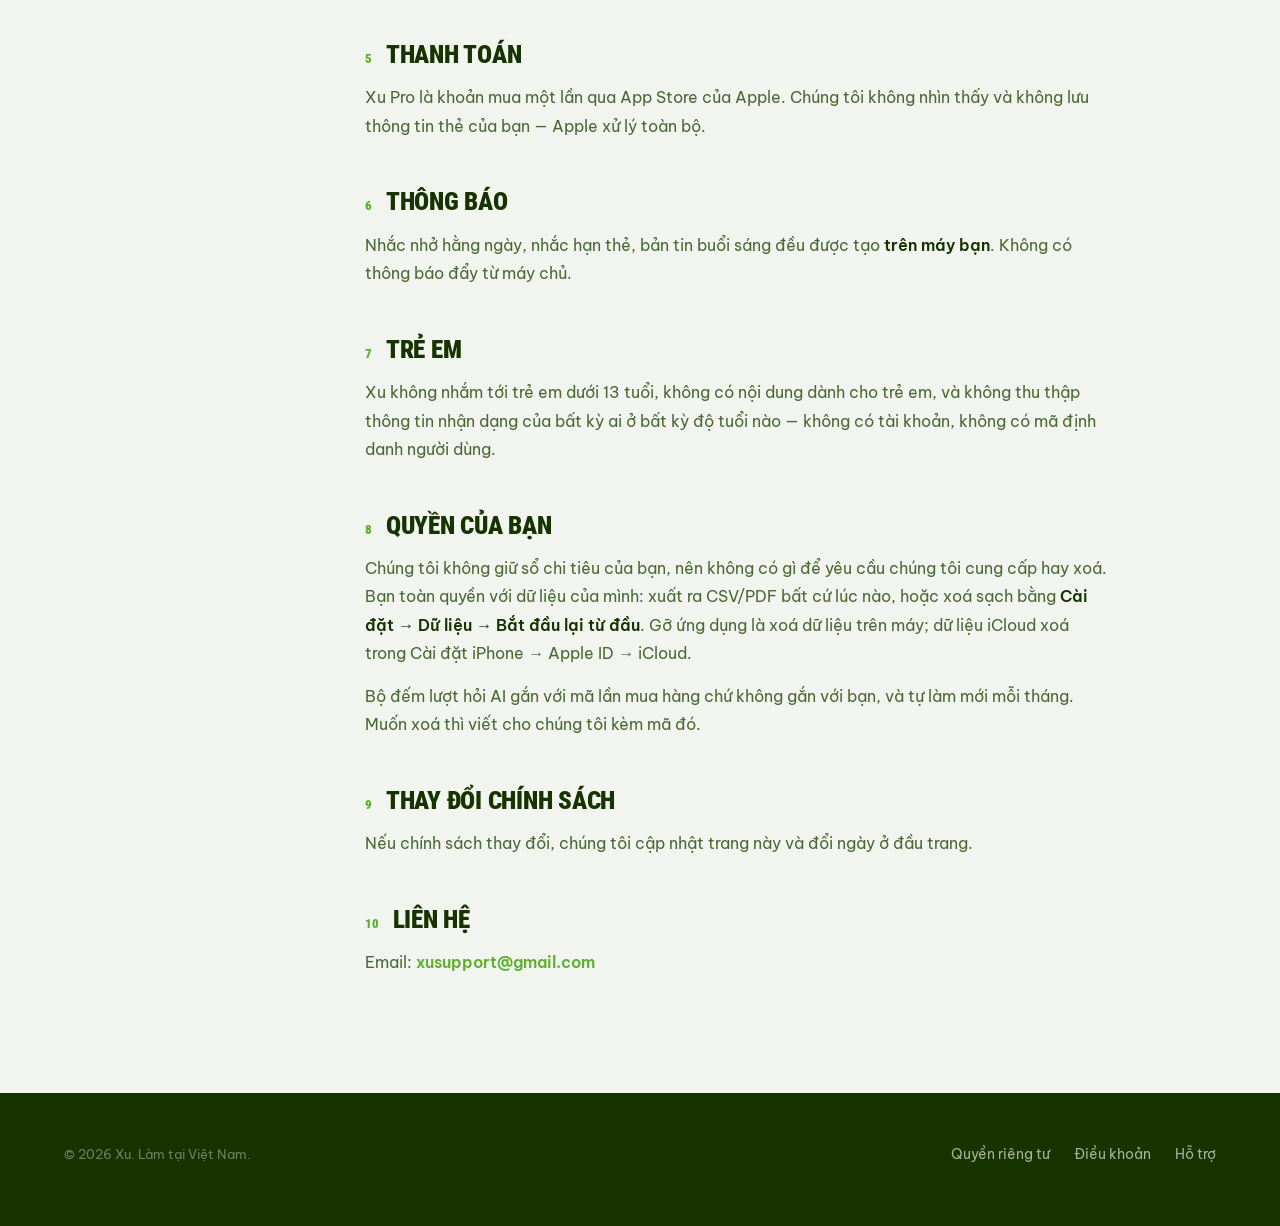
==== commit 830b6ed3: "Chính sách khớp với nhãn App Privacy mới" ====
--- a/privacy.html
+++ b/privacy.html
@@ -45,12 +45,12 @@
   "publisher": { "@type": "Organization", "name": "Xu", "url": "https://khanh1608.github.io/xu/" }
 }
 </script>
-  <script type="module" crossorigin src="./assets/privacy-wdUCidgi.js"></script>
-  <link rel="modulepreload" crossorigin href="./assets/Bottom-BfIULQGo.js">
-  <link rel="modulepreload" crossorigin href="./assets/doc-Cn74sDqE.js">
+  <script type="module" crossorigin src="./assets/privacy-BXqKTmit.js"></script>
+  <link rel="modulepreload" crossorigin href="./assets/Bottom-CiGbA-y1.js">
+  <link rel="modulepreload" crossorigin href="./assets/doc-CUZ0i6kC.js">
   <link rel="stylesheet" crossorigin href="./assets/style-CARMYZ4z.css">
 </head>
 <body>
-<div id="root"><header class="nav nav-doc"><div class="nav-pill"><a href="./" class="nav-brand" aria-label="Xu, về trang chủ">X<i>u</i></a><nav class="nav-links"><a href="./"><svg xmlns="http://www.w3.org/2000/svg" width="24" height="24" viewBox="0 0 24 24" fill="none" stroke="currentColor" stroke-width="2" stroke-linecap="round" stroke-linejoin="round" class="lucide lucide-arrow-left" aria-hidden="true"><path d="m12 19-7-7 7-7"></path><path d="M19 12H5"></path></svg> Trang chủ</a><a href="./privacy.html">Quyền riêng tư</a><a href="./terms.html">Điều khoản</a><a href="./support.html">Hỗ trợ</a></nav><a class="nav-cta" href="https://apps.apple.com/app/id6811918047"><svg xmlns="http://www.w3.org/2000/svg" width="24" height="24" viewBox="0 0 24 24" fill="none" stroke="currentColor" stroke-width="2" stroke-linecap="round" stroke-linejoin="round" class="lucide lucide-apple" aria-hidden="true"><path d="M12 6.528V3a1 1 0 0 1 1-1h0"></path><path d="M18.237 21A15 15 0 0 0 22 11a6 6 0 0 0-10-4.472A6 6 0 0 0 2 11a15.1 15.1 0 0 0 3.763 10 3 3 0 0 0 3.648.648 5.5 5.5 0 0 1 5.178 0A3 3 0 0 0 18.237 21"></path></svg> Tải app</a></div></header><main class="doc"><div class="wrap"><div class="shead doc-head"><div class="shead-tags"><span class="stag stag-num">01</span><span class="stag stag-name">Riêng tư</span></div><h2>Sổ của bạn không đi đâu cả</h2><p class="lede shead-lede">Xu không có tài khoản đăng nhập và không thu thập dữ liệu của bạn. Chỉ trợ lý AI — tính năng của bản Pro, tắt được — mới gửi câu hỏi ra ngoài.</p><div class="doc-lang" role="group" aria-label="Ngôn ngữ"><button aria-pressed="true" class="on"><span class="doc-lang-blob"></span><span><svg xmlns="http://www.w3.org/2000/svg" width="24" height="24" viewBox="0 0 24 24" fill="none" stroke="currentColor" stroke-width="2" stroke-linecap="round" stroke-linejoin="round" class="lucide lucide-check" aria-hidden="true"><path d="M20 6 9 17l-5-5"></path></svg>Tiếng Việt</span></button><button aria-pressed="false" class=""><span>English</span></button></div></div><div class="doc-grid"><aside class="doc-toc"><p class="doc-toc-h">Trong trang này</p><ol><li><a href="#vi-1">Chúng tôi thu thập gì</a></li><li><a href="#vi-2">Dữ liệu của bạn nằm ở đâu</a></li><li><a href="#vi-3">Trợ lý AI — phần duy nhất gửi dữ liệu ra ngoài</a></li><li><a href="#vi-4">Tệp cấu hình từ xa</a></li><li><a href="#vi-5">Thanh toán</a></li><li><a href="#vi-6">Thông báo</a></li><li><a href="#vi-7">Trẻ em</a></li><li><a href="#vi-8">Quyền của bạn</a></li><li><a href="#vi-9">Thay đổi chính sách</a></li><li><a href="#vi-10">Liên hệ</a></li></ol><div style="display:inline-flex;transform:none"><a class="btn btn-ghost btn-sm" href="mailto:xusupport@gmail.com">Hỏi thẳng chúng tôi</a></div></aside><article class="doc-main lang-vi"><div class="doc-body" lang="vi" data-lang="vi"><p class="doc-stamp">Cập nhật: 17/09/2026 · Áp dụng cho ứng dụng Xu trên iPhone</p><div class="doc-summary"><b>Tóm tắt trong một câu:</b> Xu không có tài khoản đăng nhập và không thu thập dữ liệu của bạn. Sổ chi tiêu nằm trên máy bạn và trong iCloud riêng của bạn; chỉ trợ lý AI — nếu bạn để bật — mới gửi câu hỏi ra ngoài.</div><section id="vi-1" class="doc-sec"><h2><span class="doc-num">1</span>Chúng tôi thu thập gì</h2><p><b>Không gì cả.</b> Không có đăng ký, không có đăng nhập, không có mã định danh người dùng, không có quảng cáo, không có công cụ phân tích hành vi, không có SDK của bên thứ ba nào trong ứng dụng. Chúng tôi không lưu sổ chi tiêu của bạn ở đâu.</p><p>Chúng tôi có <b>một</b> máy chủ, và nó chỉ phục vụ trợ lý AI. Nó không nhận gì khi bạn không dùng trợ lý. Chi tiết ở mục 3.</p></section><section id="vi-2" class="doc-sec"><h2><span class="doc-num">2</span>Dữ liệu của bạn nằm ở đâu</h2><div class="doc-table-wrap"><table class="doc-table"><thead><tr><th>Loại</th><th>Nơi lưu</th></tr></thead><tbody><tr><td>Giao dịch, ví, ngân sách, mục tiêu, khoản nợ</td><td>Trên máy bạn. Nếu bạn bật iCloud, dữ liệu đồng bộ qua <b>tài khoản iCloud riêng của bạn</b> — chúng tôi không truy cập được.</td></tr><tr><td>Ảnh biên lai bạn quét</td><td>Được đọc <b>ngay trên máy</b> bằng công nghệ Vision của Apple. Ảnh không được tải lên bất kỳ đâu.</td></tr><tr><td>Giọng nói khi bạn đọc khoản chi</td><td>Được nhận dạng <b>ngay trên máy</b> bằng Speech của Apple. Đoạn ghi âm không được lưu và không rời khỏi máy.</td></tr><tr><td>Sao lưu bạn tự xuất (CSV, PDF)</td><td>Nơi bạn chọn lưu.</td></tr></tbody></table></div></section><section id="vi-3" class="doc-sec"><h2><span class="doc-num">3</span>Trợ lý AI — phần duy nhất gửi dữ liệu ra ngoài</h2><p>Trợ lý AI là tính năng của <b>Xu Pro</b>. Bản miễn phí không có nó, và khi đó <b>không có gì rời khỏi máy bạn</b>. Mua Pro là mở khoá tính năng, <b>không phải là đồng ý gửi dữ liệu</b> — lần đầu mở trợ lý, Xu hỏi bạn trước (mục dưới).</p><p>Khi bạn đã bật và <b>chủ động hỏi</b> một câu, dữ liệu đi theo đường này:</p><div class="doc-flow"><span class="node">câu hỏi của bạn</span><span class="hop">→</span><span class="node">máy chủ của Xu</span><span class="hop">→</span><span class="node">Google Gemini</span><span class="hop">→</span><span class="node">câu trả lời</span></div><ul><li>Thứ được gửi: <b>câu bạn gõ</b> và phần sổ cần để trả lời — tên khoản chi, số tiền, danh mục, ngày, tên ví, tên sổ sự kiện, và <b>tên người trong khoản vay nợ</b> kèm số tiền còn lại. Tên người đi kèm vì đó chính là thứ bạn hỏi tới: “Nam trả chưa”. Không muốn gửi tên thật thì đặt tên khác cho khoản nợ đó.</li><li><b>Số dư ví, dư nợ thẻ và tài sản ròng</b> cũng được gửi kèm khi câu hỏi cần tới. Đây là những con số <b>chính bạn đã gõ vào Xu</b> — Xu không nối với ngân hàng nào và không đọc được tài khoản của bạn. Không muốn gửi thì tắt trợ lý.</li><li>Ảnh biên lai và giọng nói <b>không bao giờ</b> được gửi đi, kể cả khi bật AI. Vision và Speech đọc chúng ngay trên máy.</li></ul><p><b>Máy chủ của Xu làm gì:</b> kiểm bạn đã mua Xu Pro, đếm số lượt hỏi trong tháng, rồi chuyển tiếp sang Google. Nó <b>không ghi câu hỏi, không ghi câu trả lời</b>, và không biết bạn là ai — không có tài khoản để biết. Thứ duy nhất nó lưu là hai con số:</p><ul><li>mã lần mua hàng do Apple cấp (một chuỗi số, không kèm tên, email hay thiết bị);</li><li>số lượt bạn đã hỏi trong tháng, để chia hạn mức cho công bằng.</li></ul><p><b>Về phía Google:</b> chúng tôi dùng gói <b>trả phí</b> của Gemini, loại mà Google <b>không</b> dùng dữ liệu gửi lên để huấn luyện mô hình. Phần Google xử lý tuân theo chính sách của Google, không phải của chúng tôi.</p><p><b>Xin phép trước khi gửi:</b> trước lần gửi đầu tiên, Xu hiện một màn nói rõ dữ liệu nào được gửi và gửi tới đâu, kèm hai nút đồng ý hoặc không. Chưa bấm đồng ý thì không một chữ nào rời khỏi máy. Rút lại bất cứ lúc nào ở <b>Cài đặt → Trợ lý AI</b> — tắt công tắc là xoá luôn sự đồng ý, lần sau bật sẽ hỏi lại từ đầu.</p><p><b>Mức bảo vệ phía Google:</b> phần Google xử lý tuân theo Điều khoản Gemini API dành cho khách trả phí, với mức bảo vệ tương đương những gì nói ở trang này — Google không dùng dữ liệu gửi lên để huấn luyện mô hình và không dùng cho mục đích khác.</p><div class="doc-note">Nếu máy bạn có Apple Intelligence, một số câu được trả lời <b>ngay trên máy</b> và không đi đâu cả.</div></section><section id="vi-4" class="doc-sec"><h2><span class="doc-num">4</span>Tệp cấu hình từ xa</h2><p>Mỗi ngày nhiều nhất một lần, Xu tải một tệp cấu hình tĩnh (<code>app-config.json</code>) từ trang web này, để chúng tôi có thể tắt gấp một tính năng nếu nó hỏng. Đây là <b>tải xuống một chiều</b>: không gửi kèm dữ liệu, không mã định danh, không cookie. Máy chủ web chỉ ghi nhận một lượt tải như mọi lượt truy cập trang web thông thường.</p><p>Bạn tắt hẳn việc này trong <b>Cài đặt → Quyền riêng tư → Tắt việc tải cấu hình</b>.</p></section><section id="vi-5" class="doc-sec"><h2><span class="doc-num">5</span>Thanh toán</h2><p>Xu Pro là khoản mua một lần qua App Store của Apple. Chúng tôi không nhìn thấy và không lưu thông tin thẻ của bạn — Apple xử lý toàn bộ.</p></section><section id="vi-6" class="doc-sec"><h2><span class="doc-num">6</span>Thông báo</h2><p>Nhắc nhở hằng ngày, nhắc hạn thẻ, bản tin buổi sáng đều được tạo <b>trên máy bạn</b>. Không có thông báo đẩy từ máy chủ.</p></section><section id="vi-7" class="doc-sec"><h2><span class="doc-num">7</span>Trẻ em</h2><p>Xu không nhắm tới trẻ em dưới 13 tuổi và không thu thập dữ liệu từ bất kỳ ai.</p></section><section id="vi-8" class="doc-sec"><h2><span class="doc-num">8</span>Quyền của bạn</h2><p>Chúng tôi không giữ sổ chi tiêu của bạn, nên không có gì để yêu cầu chúng tôi cung cấp hay xoá. Bạn toàn quyền với dữ liệu của mình: xuất ra CSV/PDF bất cứ lúc nào, hoặc xoá sạch bằng <b>Cài đặt → Dữ liệu → Bắt đầu lại từ đầu</b>. Gỡ ứng dụng là xoá dữ liệu trên máy; dữ liệu iCloud xoá trong Cài đặt iPhone → Apple ID → iCloud.</p><p>Bộ đếm lượt hỏi AI gắn với mã lần mua hàng chứ không gắn với bạn, và tự làm mới mỗi tháng. Muốn xoá thì viết cho chúng tôi kèm mã đó.</p></section><section id="vi-9" class="doc-sec"><h2><span class="doc-num">9</span>Thay đổi chính sách</h2><p>Nếu chính sách thay đổi, chúng tôi cập nhật trang này và đổi ngày ở đầu trang.</p></section><section id="vi-10" class="doc-sec"><h2><span class="doc-num">10</span>Liên hệ</h2><p>Email: <a href="mailto:xusupport@gmail.com">xusupport@gmail.com</a></p></section></div><div class="doc-body" lang="en" data-lang="en"><p class="doc-stamp">Updated: 17 September 2026 · Applies to the Xu iPhone app</p><div class="doc-summary"><b>In one sentence:</b> Xu has no login and collects nothing about you. Your records stay on your device and in your own iCloud; only the AI assistant — if you leave it on — sends your questions out.</div><section id="en-1" class="doc-sec"><h2><span class="doc-num">1</span>What we collect</h2><p><b>Nothing.</b> There is no sign-up, no login, no user identifier, no advertising, no behavioural analytics, and no third-party SDK in the app. We do not store your records anywhere.</p><p>We run <b>one</b> server, and it exists only to serve the AI assistant. It receives nothing when you don’t use the assistant. Details in section 3.</p></section><section id="en-2" class="doc-sec"><h2><span class="doc-num">2</span>Where your data lives</h2><div class="doc-table-wrap"><table class="doc-table"><thead><tr><th>Type</th><th>Stored</th></tr></thead><tbody><tr><td>Transactions, wallets, budgets, goals, debts</td><td>On your device. With iCloud enabled, it syncs through <b>your own iCloud account</b> — we cannot access it.</td></tr><tr><td>Receipt photos you scan</td><td>Read <b>entirely on-device</b> using Apple’s Vision framework. Images are never uploaded.</td></tr><tr><td>Your voice when you dictate an expense</td><td>Recognised <b>entirely on-device</b> using Apple’s Speech framework. The recording is never saved and never leaves your phone.</td></tr><tr><td>Backups you export (CSV, PDF)</td><td>Wherever you choose to save them.</td></tr></tbody></table></div></section><section id="en-3" class="doc-sec"><h2><span class="doc-num">3</span>The AI assistant — the only feature that sends data out</h2><p>The AI assistant is part of <b>Xu Pro</b>. The free version does not have it, and with the free version <b>nothing leaves your device</b>. Buying Pro unlocks the feature — it is <b>not</b> consent to send data. The first time you open the assistant, Xu asks you first (see below).</p><p>Once it is on and you <b>actively ask</b> a question, the data travels like this:</p><div class="doc-flow"><span class="node">your question</span><span class="hop">→</span><span class="node">Xu’s server</span><span class="hop">→</span><span class="node">Google Gemini</span><span class="hop">→</span><span class="node">the answer</span></div><ul><li>What is sent: <b>the text you typed</b> plus the parts of your ledger needed to answer — item names, amounts, categories, dates, wallet names, event names, and <b>the names of people in your loans</b> with the amounts outstanding. Names travel because they are what you are asking about (“has Nam paid me back?”). Rename the debt if you would rather not send a real name.</li><li><b>Wallet balances, card debt and net worth</b> are sent too when the question needs them. These are numbers <b>you typed into Xu yourself</b> — Xu connects to no bank and cannot read your accounts. If you would rather not send them, switch the assistant off.</li><li>Receipt images and your voice are <b>never</b> sent, even with AI enabled. Vision and Speech read them on the device.</li></ul><p><b>What Xu’s server does:</b> checks that you bought Xu Pro, counts your questions for the month, and forwards the request to Google. It <b>logs neither questions nor answers</b>, and it does not know who you are — there is no account for it to know. The only things it stores are two numbers:</p><ul><li>the purchase identifier issued by Apple (a string of digits, with no name, email or device attached);</li><li>how many questions you have asked this month, so the allowance is shared fairly.</li></ul><p><b>On Google’s side:</b> we use the <b>paid</b> Gemini tier, the one where Google does <b>not</b> use submitted data to train its models. What Google does is governed by Google’s policies, not ours.</p><p><b>Permission before anything is sent:</b> before the first send, Xu shows a screen naming exactly what data goes out and where it goes, with an accept and a decline button. Until you accept, nothing leaves your device. Withdraw at any time in <b>Settings → AI assistant</b> — switching it off erases the consent, and turning it back on asks again.</p><p><b>Protection on Google’s side:</b> what Google does is governed by the Gemini API terms for paid customers, which provide protection equal to what this page describes — Google does not use submitted data to train its models and does not use it for other purposes.</p><div class="doc-note">If your device supports Apple Intelligence, some answers are produced <b>on the device itself</b> and go nowhere.</div></section><section id="en-4" class="doc-sec"><h2><span class="doc-num">4</span>Remote configuration file</h2><p>At most once a day, Xu downloads a static configuration file (<code>app-config.json</code>) from this website so we can switch off a feature quickly if it breaks. This is a <b>one-way download</b>: no data is attached, no identifiers, no cookies. The web server records a download the way it records any ordinary page visit.</p><p>You can disable it entirely in <b>Settings → Privacy → Stop downloading config</b>.</p></section><section id="en-5" class="doc-sec"><h2><span class="doc-num">5</span>Payments</h2><p>Xu Pro is a one-time purchase through Apple’s App Store. We never see or store your payment details; Apple handles everything.</p></section><section id="en-6" class="doc-sec"><h2><span class="doc-num">6</span>Notifications</h2><p>Daily reminders, card due-date alerts and the morning brief are all generated <b>on your device</b>. There are no server push notifications.</p></section><section id="en-7" class="doc-sec"><h2><span class="doc-num">7</span>Children</h2><p>Xu is not directed at children under 13 and collects no data from anyone.</p></section><section id="en-8" class="doc-sec"><h2><span class="doc-num">8</span>Your rights</h2><p>Because we hold none of your records, there is nothing to request from us or ask us to delete. You control everything: export to CSV/PDF any time, or erase it all with <b>Settings → Data → Start over</b>. Deleting the app removes on-device data; iCloud data is removed in iPhone Settings → Apple ID → iCloud.</p><p>The AI usage counter is tied to a purchase identifier rather than to you, and resets monthly. If you want it removed, email us with that identifier.</p></section><section id="en-9" class="doc-sec"><h2><span class="doc-num">9</span>Changes</h2><p>If this policy changes we update this page and the date at the top.</p></section><section id="en-10" class="doc-sec"><h2><span class="doc-num">10</span>Contact</h2><p>Email: <a href="mailto:xusupport@gmail.com">xusupport@gmail.com</a></p></section></div></article></div></div></main><footer class="foot"><div class="wrap foot-grid"><small>© 2026 Xu. Làm tại Việt Nam.</small><nav><a href="./privacy.html">Quyền riêng tư</a><a href="./terms.html">Điều khoản</a><a href="./support.html">Hỗ trợ</a></nav></div></footer></div>
+<div id="root"><header class="nav nav-doc"><div class="nav-pill"><a href="./" class="nav-brand" aria-label="Xu, về trang chủ">X<i>u</i></a><nav class="nav-links"><a href="./"><svg xmlns="http://www.w3.org/2000/svg" width="24" height="24" viewBox="0 0 24 24" fill="none" stroke="currentColor" stroke-width="2" stroke-linecap="round" stroke-linejoin="round" class="lucide lucide-arrow-left" aria-hidden="true"><path d="m12 19-7-7 7-7"></path><path d="M19 12H5"></path></svg> Trang chủ</a><a href="./privacy.html">Quyền riêng tư</a><a href="./terms.html">Điều khoản</a><a href="./support.html">Hỗ trợ</a></nav><a class="nav-cta" href="https://apps.apple.com/app/id6811918047"><svg xmlns="http://www.w3.org/2000/svg" width="24" height="24" viewBox="0 0 24 24" fill="none" stroke="currentColor" stroke-width="2" stroke-linecap="round" stroke-linejoin="round" class="lucide lucide-apple" aria-hidden="true"><path d="M12 6.528V3a1 1 0 0 1 1-1h0"></path><path d="M18.237 21A15 15 0 0 0 22 11a6 6 0 0 0-10-4.472A6 6 0 0 0 2 11a15.1 15.1 0 0 0 3.763 10 3 3 0 0 0 3.648.648 5.5 5.5 0 0 1 5.178 0A3 3 0 0 0 18.237 21"></path></svg> Tải app</a></div></header><main class="doc"><div class="wrap"><div class="shead doc-head"><div class="shead-tags"><span class="stag stag-num">01</span><span class="stag stag-name">Riêng tư</span></div><h2>Sổ của bạn không đi đâu cả</h2><p class="lede shead-lede">Xu không có tài khoản đăng nhập, không quảng cáo, không theo dõi. Chỉ trợ lý AI — tính năng của bản Pro, phải bạn đồng ý mới bật — mới gửi dữ liệu ra ngoài.</p><div class="doc-lang" role="group" aria-label="Ngôn ngữ"><button aria-pressed="true" class="on"><span class="doc-lang-blob"></span><span><svg xmlns="http://www.w3.org/2000/svg" width="24" height="24" viewBox="0 0 24 24" fill="none" stroke="currentColor" stroke-width="2" stroke-linecap="round" stroke-linejoin="round" class="lucide lucide-check" aria-hidden="true"><path d="M20 6 9 17l-5-5"></path></svg>Tiếng Việt</span></button><button aria-pressed="false" class=""><span>English</span></button></div></div><div class="doc-grid"><aside class="doc-toc"><p class="doc-toc-h">Trong trang này</p><ol><li><a href="#vi-1">Chúng tôi thu thập gì</a></li><li><a href="#vi-2">Dữ liệu của bạn nằm ở đâu</a></li><li><a href="#vi-3">Trợ lý AI — phần duy nhất gửi dữ liệu ra ngoài</a></li><li><a href="#vi-4">Tệp cấu hình từ xa</a></li><li><a href="#vi-5">Thanh toán</a></li><li><a href="#vi-6">Thông báo</a></li><li><a href="#vi-7">Trẻ em</a></li><li><a href="#vi-8">Quyền của bạn</a></li><li><a href="#vi-9">Thay đổi chính sách</a></li><li><a href="#vi-10">Liên hệ</a></li></ol><div style="display:inline-flex;transform:none"><a class="btn btn-ghost btn-sm" href="mailto:xusupport@gmail.com">Hỏi thẳng chúng tôi</a></div></aside><article class="doc-main lang-vi"><div class="doc-body" lang="vi" data-lang="vi"><p class="doc-stamp">Cập nhật: 17/09/2026 · Áp dụng cho ứng dụng Xu trên iPhone</p><div class="doc-summary"><b>Tóm tắt trong một câu:</b> Sổ chi tiêu của bạn nằm trên máy bạn và trong iCloud riêng của bạn. Phần duy nhất gửi dữ liệu ra ngoài là trợ lý AI, và nó chỉ chạy sau khi bạn xem Xu gửi những gì rồi tự bấm đồng ý.</div><section id="vi-1" class="doc-sec"><h2><span class="doc-num">1</span>Chúng tôi thu thập gì</h2><p>Không có đăng ký, không có đăng nhập, không có mã định danh người dùng, không có quảng cáo, không có công cụ phân tích hành vi, không có SDK của bên thứ ba nào trong ứng dụng, và không theo dõi bạn qua app hay trang web nào khác. Chúng tôi không lưu sổ chi tiêu của bạn ở đâu.</p><p>Có <b>đúng một</b> ngoại lệ, và nhãn quyền riêng tư trên App Store khai đúng nó. Khi bạn đã bật trợ lý AI và tự bấm hỏi, ba nhóm sau rời khỏi máy — tất cả đều khai là <b>không gắn với danh tính bạn</b>, vì Xu không có tài khoản để gắn, và <b>không dùng để theo dõi</b>:</p><ul><li><b>Nội dung bạn nhập</b> — câu bạn gõ, tên khoản chi, tên ví, tên sổ sự kiện, tên người trong khoản vay nợ.</li><li><b>Thông tin tài chính</b> — số tiền, số dư ví, dư nợ thẻ, tài sản ròng. Toàn bộ là con số chính bạn gõ vào Xu.</li><li><b>Lịch sử mua hàng</b> — mã lần mua do Apple cấp và số lượt hỏi trong tháng, để máy chủ chia hạn mức cho công bằng.</li></ul><p>Không bật trợ lý thì không nhóm nào trong ba nhóm trên rời khỏi máy. Chi tiết đường đi ở mục 3.</p></section><section id="vi-2" class="doc-sec"><h2><span class="doc-num">2</span>Dữ liệu của bạn nằm ở đâu</h2><div class="doc-table-wrap"><table class="doc-table"><thead><tr><th>Loại</th><th>Nơi lưu</th></tr></thead><tbody><tr><td>Giao dịch, ví, ngân sách, mục tiêu, khoản nợ</td><td>Trên máy bạn. Nếu bạn bật iCloud, dữ liệu đồng bộ qua <b>tài khoản iCloud riêng của bạn</b> — chúng tôi không truy cập được.</td></tr><tr><td>Ảnh biên lai bạn quét</td><td>Được đọc <b>ngay trên máy</b> bằng công nghệ Vision của Apple. Ảnh không được tải lên bất kỳ đâu.</td></tr><tr><td>Giọng nói khi bạn đọc khoản chi</td><td>Được nhận dạng <b>ngay trên máy</b> bằng Speech của Apple. Đoạn ghi âm không được lưu và không rời khỏi máy.</td></tr><tr><td>Sao lưu bạn tự xuất (CSV, PDF)</td><td>Nơi bạn chọn lưu.</td></tr></tbody></table></div></section><section id="vi-3" class="doc-sec"><h2><span class="doc-num">3</span>Trợ lý AI — phần duy nhất gửi dữ liệu ra ngoài</h2><p>Trợ lý AI là tính năng của <b>Xu Pro</b>. Bản miễn phí không có nó, và khi đó <b>không có gì rời khỏi máy bạn</b>. Mua Pro là mở khoá tính năng, <b>không phải là đồng ý gửi dữ liệu</b> — lần đầu mở trợ lý, Xu hỏi bạn trước (mục dưới).</p><p>Khi bạn đã bật và <b>chủ động hỏi</b> một câu, dữ liệu đi theo đường này:</p><div class="doc-flow"><span class="node">câu hỏi của bạn</span><span class="hop">→</span><span class="node">máy chủ của Xu</span><span class="hop">→</span><span class="node">Google Gemini</span><span class="hop">→</span><span class="node">câu trả lời</span></div><ul><li>Thứ được gửi: <b>câu bạn gõ</b> và phần sổ cần để trả lời — tên khoản chi, số tiền, danh mục, ngày, tên ví, tên sổ sự kiện, và <b>tên người trong khoản vay nợ</b> kèm số tiền còn lại. Tên người đi kèm vì đó chính là thứ bạn hỏi tới: “Nam trả chưa”. Không muốn gửi tên thật thì đặt tên khác cho khoản nợ đó.</li><li><b>Số dư ví, dư nợ thẻ và tài sản ròng</b> cũng được gửi kèm khi câu hỏi cần tới. Đây là những con số <b>chính bạn đã gõ vào Xu</b> — Xu không nối với ngân hàng nào và không đọc được tài khoản của bạn. Không muốn gửi thì tắt trợ lý.</li><li>Ảnh biên lai và giọng nói <b>không bao giờ</b> được gửi đi, kể cả khi bật AI. Vision và Speech đọc chúng ngay trên máy.</li></ul><p><b>Máy chủ của Xu làm gì:</b> kiểm bạn đã mua Xu Pro, đếm số lượt hỏi trong tháng, rồi chuyển tiếp sang Google. Nó <b>không ghi câu hỏi, không ghi câu trả lời</b>, và không biết bạn là ai — không có tài khoản để biết. Thứ duy nhất nó lưu là hai con số:</p><ul><li>mã lần mua hàng do Apple cấp (một chuỗi số, không kèm tên, email hay thiết bị);</li><li>số lượt bạn đã hỏi trong tháng, để chia hạn mức cho công bằng.</li></ul><p><b>Về phía Google:</b> chúng tôi dùng gói <b>trả phí</b> của Gemini, loại mà Google <b>không</b> dùng dữ liệu gửi lên để huấn luyện mô hình. Phần Google xử lý tuân theo chính sách của Google, không phải của chúng tôi.</p><p><b>Xin phép trước khi gửi:</b> trước lần gửi đầu tiên, Xu hiện một màn nói rõ dữ liệu nào được gửi và gửi tới đâu, kèm hai nút đồng ý hoặc không. Chưa bấm đồng ý thì không một chữ nào rời khỏi máy. Rút lại bất cứ lúc nào ở <b>Cài đặt → Trợ lý AI</b> — tắt công tắc là xoá luôn sự đồng ý, lần sau bật sẽ hỏi lại từ đầu.</p><p><b>Mức bảo vệ phía Google:</b> phần Google xử lý tuân theo Điều khoản Gemini API dành cho khách trả phí, với mức bảo vệ tương đương những gì nói ở trang này — Google không dùng dữ liệu gửi lên để huấn luyện mô hình và không dùng cho mục đích khác.</p><div class="doc-note">Nếu máy bạn có Apple Intelligence, một số câu được trả lời <b>ngay trên máy</b> và không đi đâu cả.</div></section><section id="vi-4" class="doc-sec"><h2><span class="doc-num">4</span>Tệp cấu hình từ xa</h2><p>Mỗi ngày nhiều nhất một lần, Xu tải một tệp cấu hình tĩnh (<code>app-config.json</code>) từ trang web này, để chúng tôi có thể tắt gấp một tính năng nếu nó hỏng. Đây là <b>tải xuống một chiều</b>: không gửi kèm dữ liệu, không mã định danh, không cookie. Máy chủ web chỉ ghi nhận một lượt tải như mọi lượt truy cập trang web thông thường.</p><p>Bạn tắt hẳn việc này trong <b>Cài đặt → Quyền riêng tư → Tắt việc tải cấu hình</b>.</p></section><section id="vi-5" class="doc-sec"><h2><span class="doc-num">5</span>Thanh toán</h2><p>Xu Pro là khoản mua một lần qua App Store của Apple. Chúng tôi không nhìn thấy và không lưu thông tin thẻ của bạn — Apple xử lý toàn bộ.</p></section><section id="vi-6" class="doc-sec"><h2><span class="doc-num">6</span>Thông báo</h2><p>Nhắc nhở hằng ngày, nhắc hạn thẻ, bản tin buổi sáng đều được tạo <b>trên máy bạn</b>. Không có thông báo đẩy từ máy chủ.</p></section><section id="vi-7" class="doc-sec"><h2><span class="doc-num">7</span>Trẻ em</h2><p>Xu không nhắm tới trẻ em dưới 13 tuổi, không có nội dung dành cho trẻ em, và không thu thập thông tin nhận dạng của bất kỳ ai ở bất kỳ độ tuổi nào — không có tài khoản, không có mã định danh người dùng.</p></section><section id="vi-8" class="doc-sec"><h2><span class="doc-num">8</span>Quyền của bạn</h2><p>Chúng tôi không giữ sổ chi tiêu của bạn, nên không có gì để yêu cầu chúng tôi cung cấp hay xoá. Bạn toàn quyền với dữ liệu của mình: xuất ra CSV/PDF bất cứ lúc nào, hoặc xoá sạch bằng <b>Cài đặt → Dữ liệu → Bắt đầu lại từ đầu</b>. Gỡ ứng dụng là xoá dữ liệu trên máy; dữ liệu iCloud xoá trong Cài đặt iPhone → Apple ID → iCloud.</p><p>Bộ đếm lượt hỏi AI gắn với mã lần mua hàng chứ không gắn với bạn, và tự làm mới mỗi tháng. Muốn xoá thì viết cho chúng tôi kèm mã đó.</p></section><section id="vi-9" class="doc-sec"><h2><span class="doc-num">9</span>Thay đổi chính sách</h2><p>Nếu chính sách thay đổi, chúng tôi cập nhật trang này và đổi ngày ở đầu trang.</p></section><section id="vi-10" class="doc-sec"><h2><span class="doc-num">10</span>Liên hệ</h2><p>Email: <a href="mailto:xusupport@gmail.com">xusupport@gmail.com</a></p></section></div><div class="doc-body" lang="en" data-lang="en"><p class="doc-stamp">Updated: 17 September 2026 · Applies to the Xu iPhone app</p><div class="doc-summary"><b>In one sentence:</b> Your records stay on your device and in your own iCloud. The only part that sends anything out is the AI assistant, and it runs only after you have seen exactly what Xu sends and tapped to agree.</div><section id="en-1" class="doc-sec"><h2><span class="doc-num">1</span>What we collect</h2><p>There is no sign-up, no login, no user identifier, no advertising, no behavioural analytics, no third-party SDK in the app, and no tracking of you across other apps or websites. We do not store your records anywhere.</p><p>There is <b>exactly one</b> exception, and the App Store privacy label declares it. Once you have turned the AI assistant on and actively ask a question, three categories leave the device — all declared as <b>not linked to your identity</b>, because Xu has no account to link them to, and <b>not used for tracking</b>:</p><ul><li><b>User content</b> — the text you type, item names, wallet names, event names, and the names of people in your loans.</li><li><b>Financial info</b> — amounts, wallet balances, card debt and net worth. Every one of these is a number you typed into Xu yourself.</li><li><b>Purchase history</b> — the purchase identifier issued by Apple and how many questions you asked this month, so the server can share the allowance fairly.</li></ul><p>With the assistant off, none of the three leaves your device. Section 3 traces the full path.</p></section><section id="en-2" class="doc-sec"><h2><span class="doc-num">2</span>Where your data lives</h2><div class="doc-table-wrap"><table class="doc-table"><thead><tr><th>Type</th><th>Stored</th></tr></thead><tbody><tr><td>Transactions, wallets, budgets, goals, debts</td><td>On your device. With iCloud enabled, it syncs through <b>your own iCloud account</b> — we cannot access it.</td></tr><tr><td>Receipt photos you scan</td><td>Read <b>entirely on-device</b> using Apple’s Vision framework. Images are never uploaded.</td></tr><tr><td>Your voice when you dictate an expense</td><td>Recognised <b>entirely on-device</b> using Apple’s Speech framework. The recording is never saved and never leaves your phone.</td></tr><tr><td>Backups you export (CSV, PDF)</td><td>Wherever you choose to save them.</td></tr></tbody></table></div></section><section id="en-3" class="doc-sec"><h2><span class="doc-num">3</span>The AI assistant — the only feature that sends data out</h2><p>The AI assistant is part of <b>Xu Pro</b>. The free version does not have it, and with the free version <b>nothing leaves your device</b>. Buying Pro unlocks the feature — it is <b>not</b> consent to send data. The first time you open the assistant, Xu asks you first (see below).</p><p>Once it is on and you <b>actively ask</b> a question, the data travels like this:</p><div class="doc-flow"><span class="node">your question</span><span class="hop">→</span><span class="node">Xu’s server</span><span class="hop">→</span><span class="node">Google Gemini</span><span class="hop">→</span><span class="node">the answer</span></div><ul><li>What is sent: <b>the text you typed</b> plus the parts of your ledger needed to answer — item names, amounts, categories, dates, wallet names, event names, and <b>the names of people in your loans</b> with the amounts outstanding. Names travel because they are what you are asking about (“has Nam paid me back?”). Rename the debt if you would rather not send a real name.</li><li><b>Wallet balances, card debt and net worth</b> are sent too when the question needs them. These are numbers <b>you typed into Xu yourself</b> — Xu connects to no bank and cannot read your accounts. If you would rather not send them, switch the assistant off.</li><li>Receipt images and your voice are <b>never</b> sent, even with AI enabled. Vision and Speech read them on the device.</li></ul><p><b>What Xu’s server does:</b> checks that you bought Xu Pro, counts your questions for the month, and forwards the request to Google. It <b>logs neither questions nor answers</b>, and it does not know who you are — there is no account for it to know. The only things it stores are two numbers:</p><ul><li>the purchase identifier issued by Apple (a string of digits, with no name, email or device attached);</li><li>how many questions you have asked this month, so the allowance is shared fairly.</li></ul><p><b>On Google’s side:</b> we use the <b>paid</b> Gemini tier, the one where Google does <b>not</b> use submitted data to train its models. What Google does is governed by Google’s policies, not ours.</p><p><b>Permission before anything is sent:</b> before the first send, Xu shows a screen naming exactly what data goes out and where it goes, with an accept and a decline button. Until you accept, nothing leaves your device. Withdraw at any time in <b>Settings → AI assistant</b> — switching it off erases the consent, and turning it back on asks again.</p><p><b>Protection on Google’s side:</b> what Google does is governed by the Gemini API terms for paid customers, which provide protection equal to what this page describes — Google does not use submitted data to train its models and does not use it for other purposes.</p><div class="doc-note">If your device supports Apple Intelligence, some answers are produced <b>on the device itself</b> and go nowhere.</div></section><section id="en-4" class="doc-sec"><h2><span class="doc-num">4</span>Remote configuration file</h2><p>At most once a day, Xu downloads a static configuration file (<code>app-config.json</code>) from this website so we can switch off a feature quickly if it breaks. This is a <b>one-way download</b>: no data is attached, no identifiers, no cookies. The web server records a download the way it records any ordinary page visit.</p><p>You can disable it entirely in <b>Settings → Privacy → Stop downloading config</b>.</p></section><section id="en-5" class="doc-sec"><h2><span class="doc-num">5</span>Payments</h2><p>Xu Pro is a one-time purchase through Apple’s App Store. We never see or store your payment details; Apple handles everything.</p></section><section id="en-6" class="doc-sec"><h2><span class="doc-num">6</span>Notifications</h2><p>Daily reminders, card due-date alerts and the morning brief are all generated <b>on your device</b>. There are no server push notifications.</p></section><section id="en-7" class="doc-sec"><h2><span class="doc-num">7</span>Children</h2><p>Xu is not directed at children under 13 and collects no data from anyone.</p></section><section id="en-8" class="doc-sec"><h2><span class="doc-num">8</span>Your rights</h2><p>Because we hold none of your records, there is nothing to request from us or ask us to delete. You control everything: export to CSV/PDF any time, or erase it all with <b>Settings → Data → Start over</b>. Deleting the app removes on-device data; iCloud data is removed in iPhone Settings → Apple ID → iCloud.</p><p>The AI usage counter is tied to a purchase identifier rather than to you, and resets monthly. If you want it removed, email us with that identifier.</p></section><section id="en-9" class="doc-sec"><h2><span class="doc-num">9</span>Changes</h2><p>If this policy changes we update this page and the date at the top.</p></section><section id="en-10" class="doc-sec"><h2><span class="doc-num">10</span>Contact</h2><p>Email: <a href="mailto:xusupport@gmail.com">xusupport@gmail.com</a></p></section></div></article></div></div></main><footer class="foot"><div class="wrap foot-grid"><small>© 2026 Xu. Làm tại Việt Nam.</small><nav><a href="./privacy.html">Quyền riêng tư</a><a href="./terms.html">Điều khoản</a><a href="./support.html">Hỗ trợ</a></nav></div></footer></div>
 </body>
 </html>
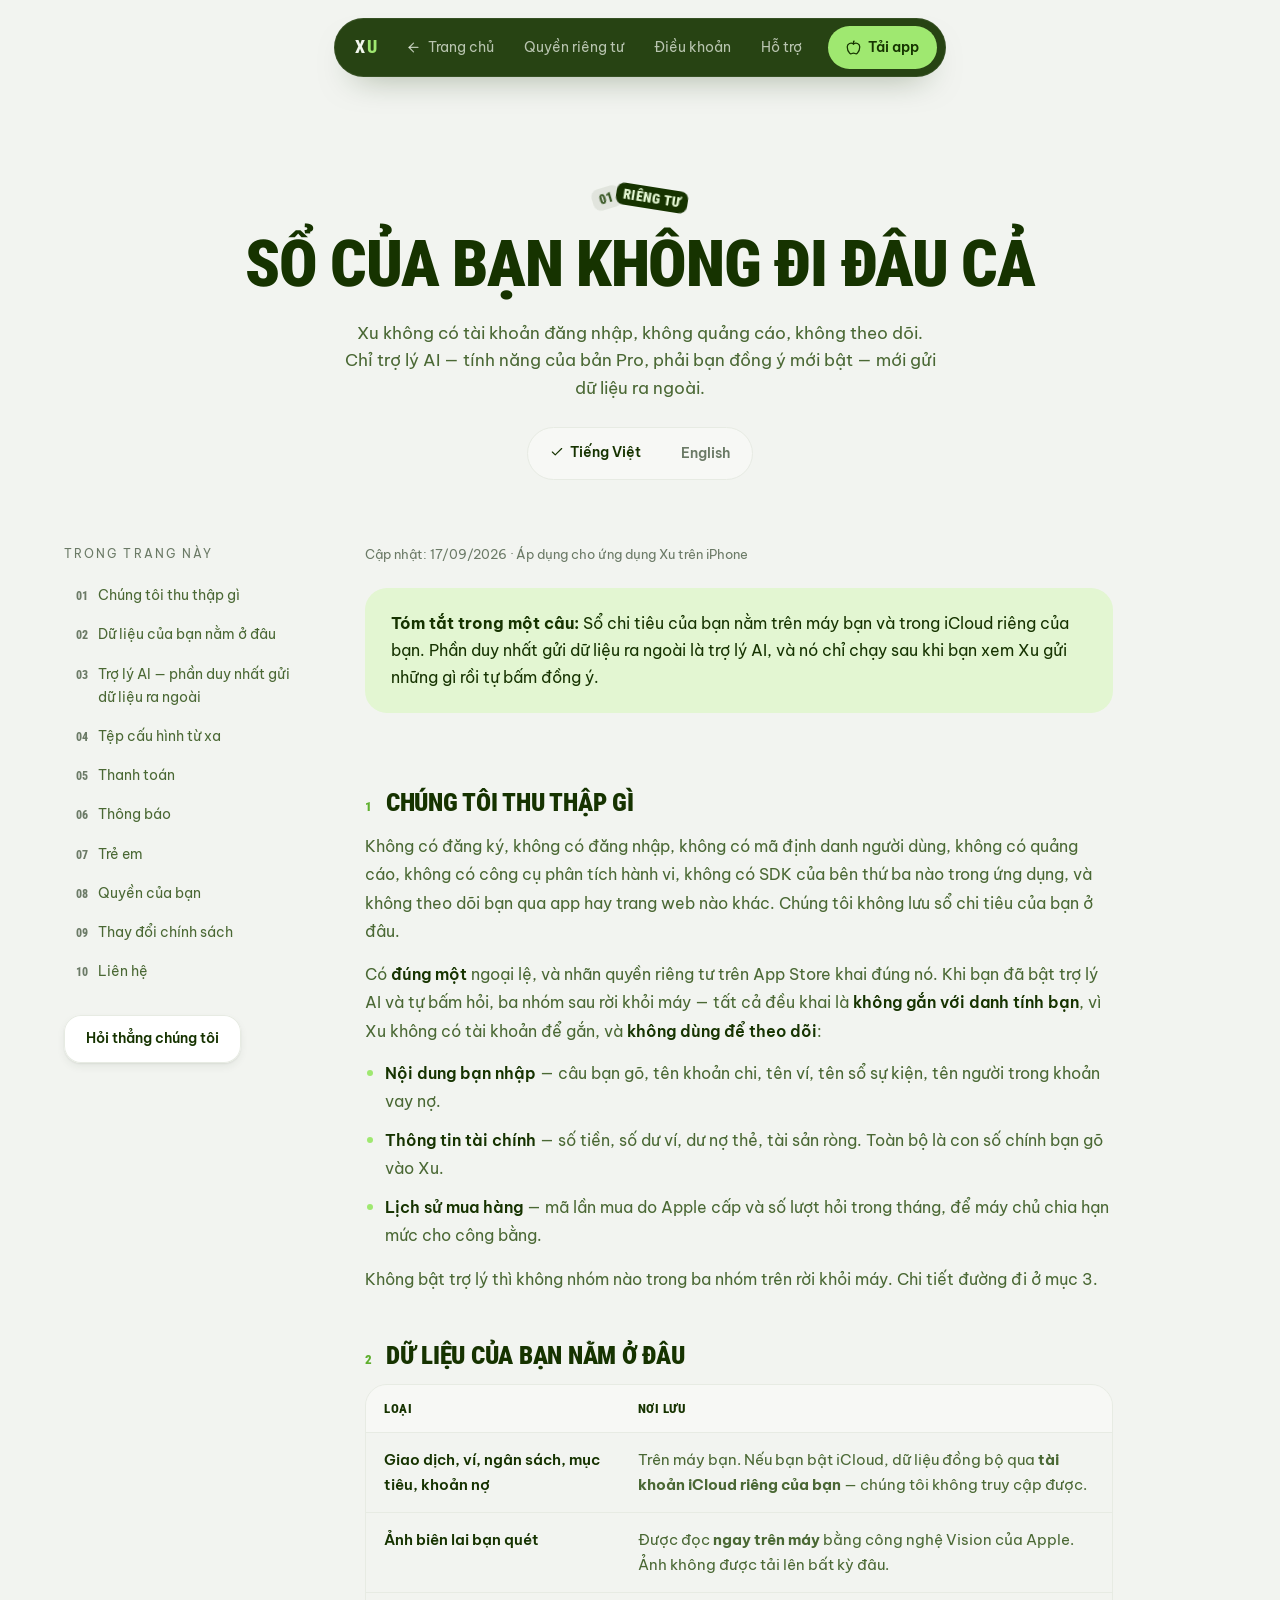
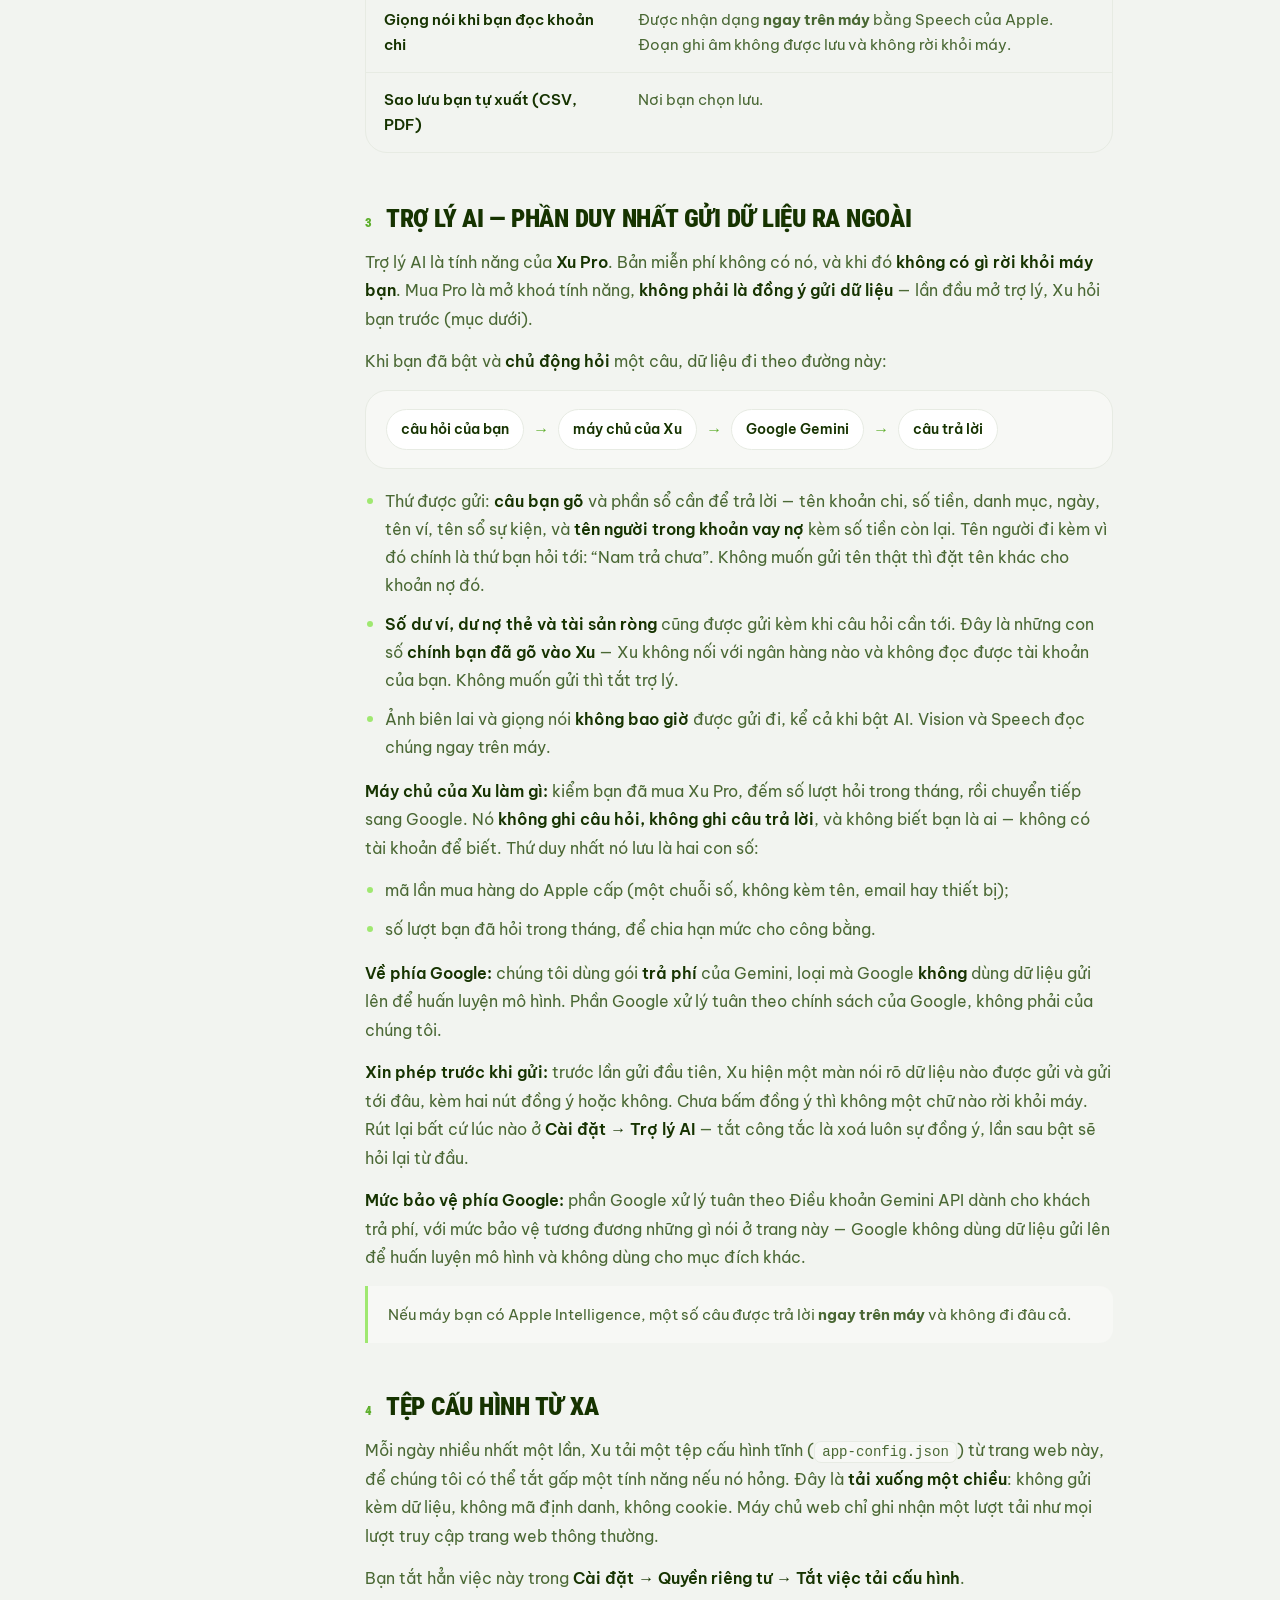
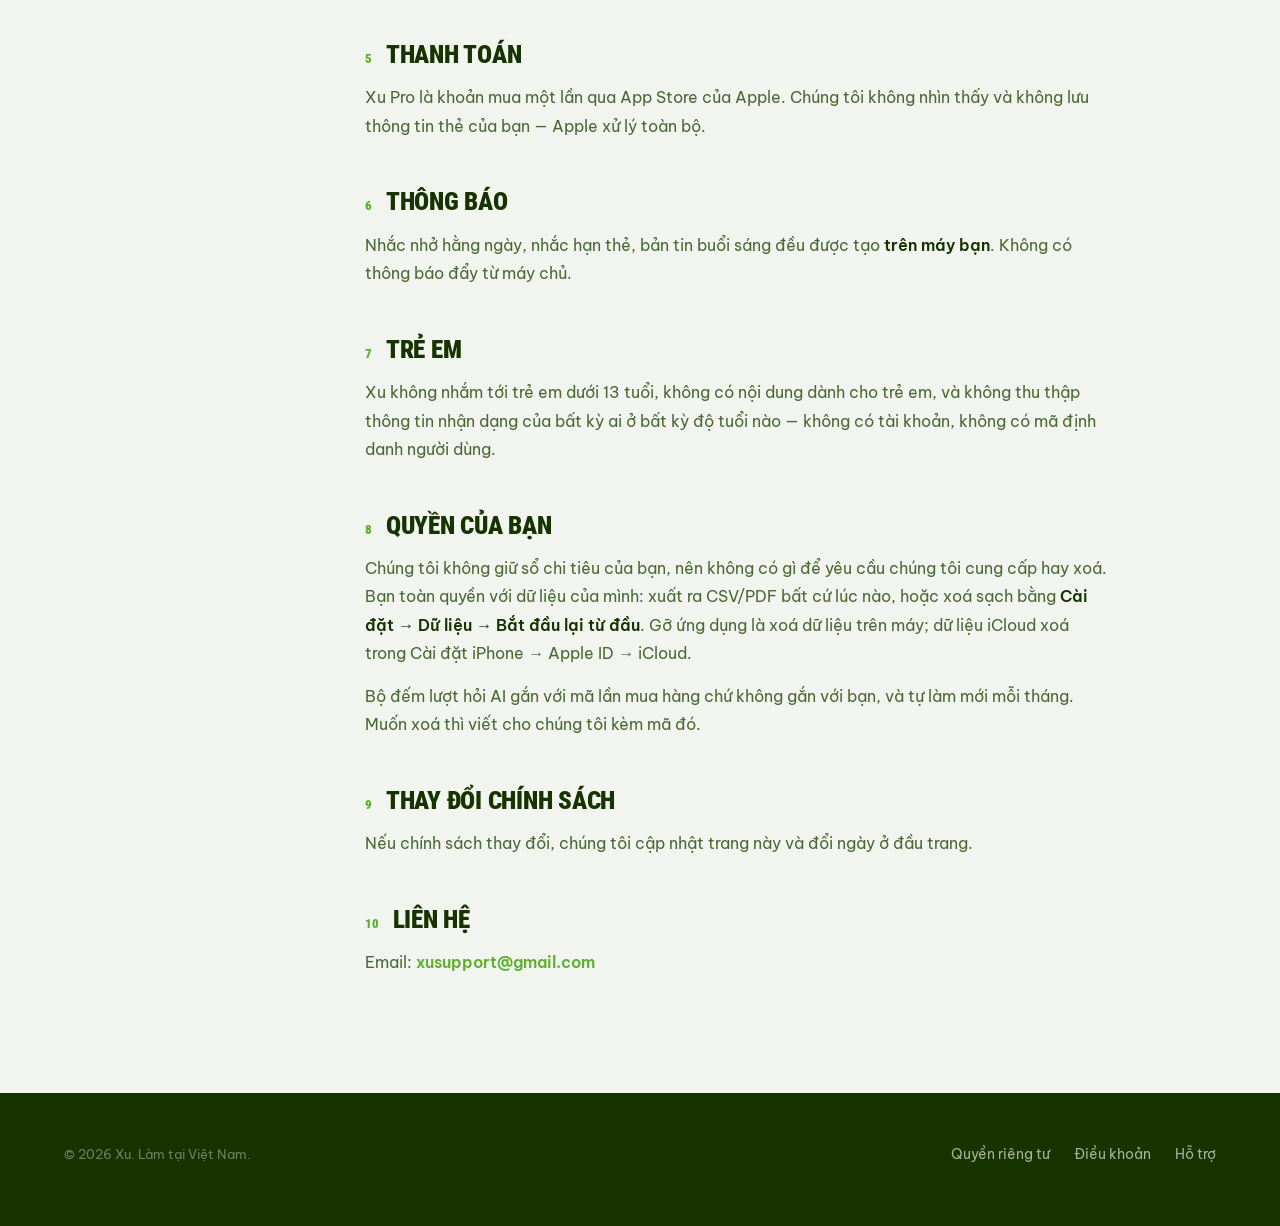
==== commit 86500eff: "Nút tải trỏ thẳng App Store" ====
--- a/privacy.html
+++ b/privacy.html
@@ -45,9 +45,9 @@
   "publisher": { "@type": "Organization", "name": "Xu", "url": "https://khanh1608.github.io/xu/" }
 }
 </script>
-  <script type="module" crossorigin src="./assets/privacy-BXqKTmit.js"></script>
-  <link rel="modulepreload" crossorigin href="./assets/Bottom-CiGbA-y1.js">
-  <link rel="modulepreload" crossorigin href="./assets/doc-CUZ0i6kC.js">
+  <script type="module" crossorigin src="./assets/privacy-BVnuJrIZ.js"></script>
+  <link rel="modulepreload" crossorigin href="./assets/Bottom-DfuT7BF1.js">
+  <link rel="modulepreload" crossorigin href="./assets/doc-BEaKnyxk.js">
   <link rel="stylesheet" crossorigin href="./assets/style-CARMYZ4z.css">
 </head>
 <body>
